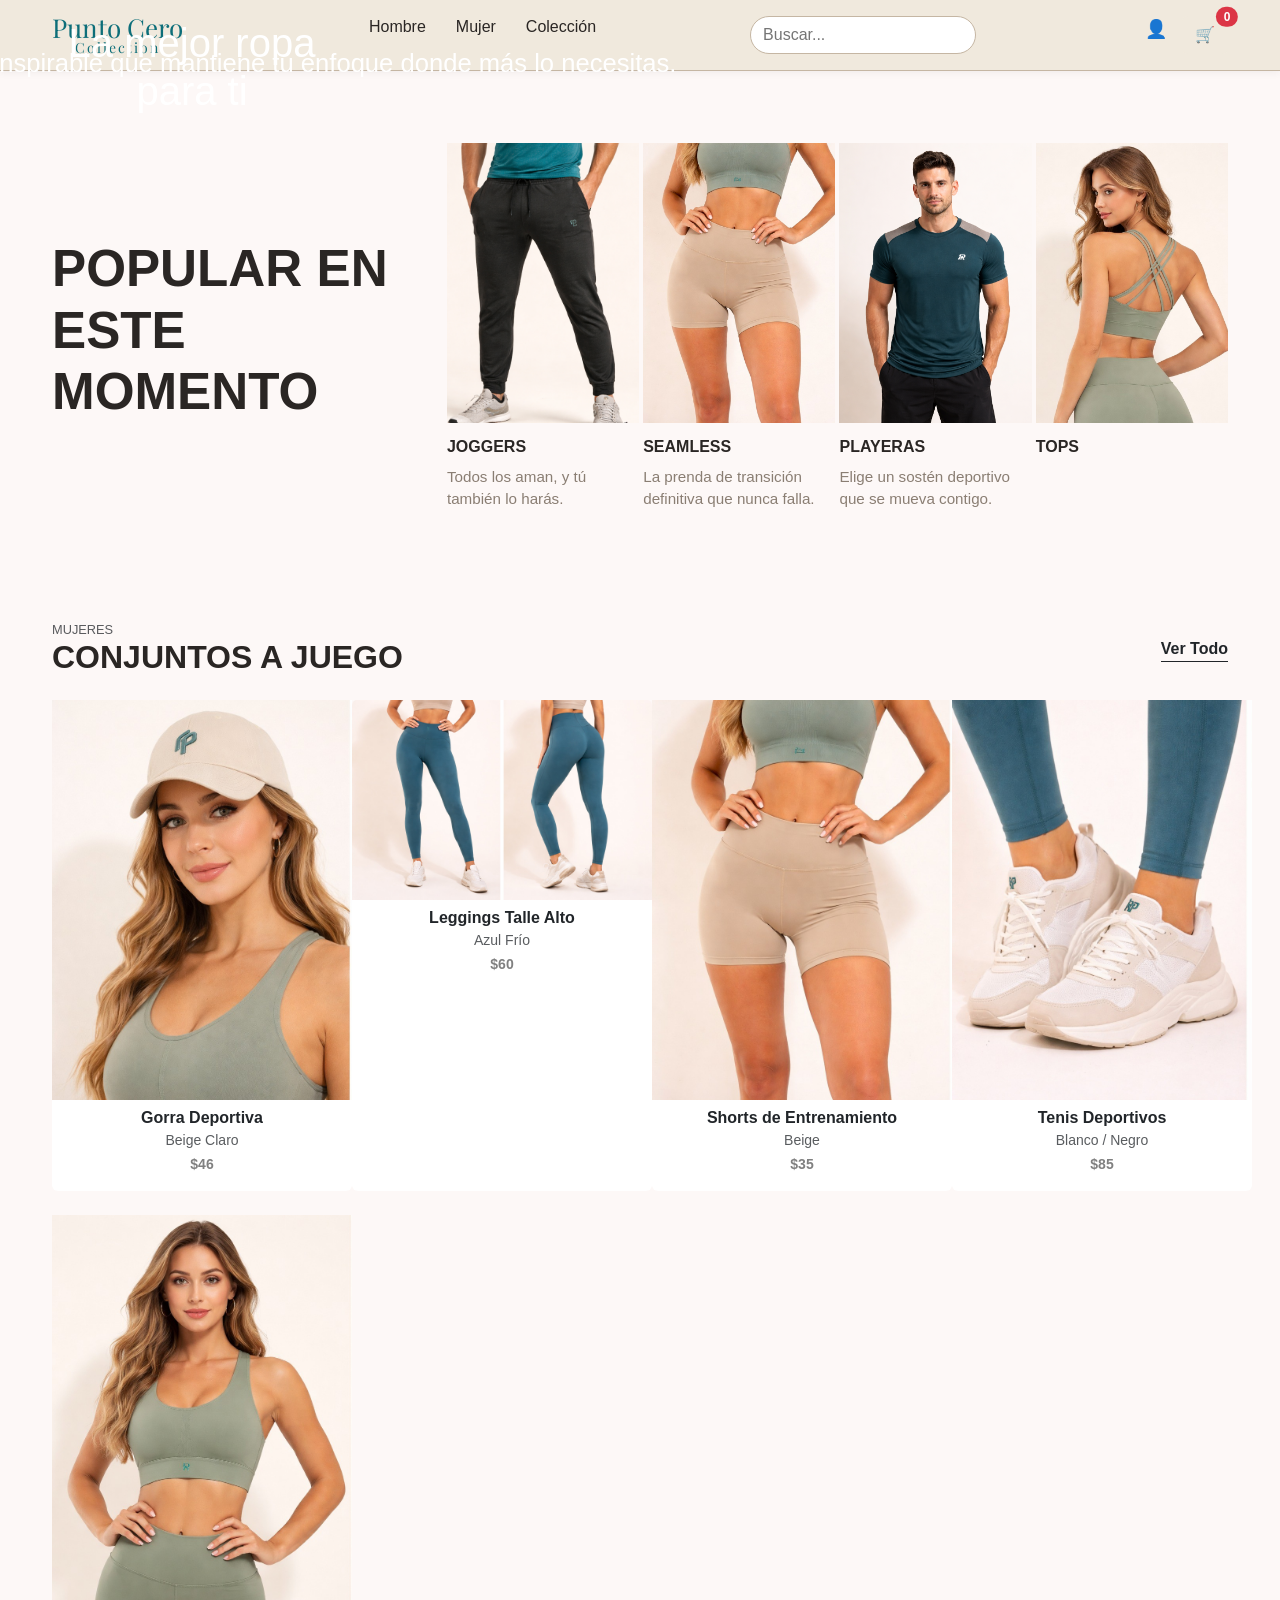
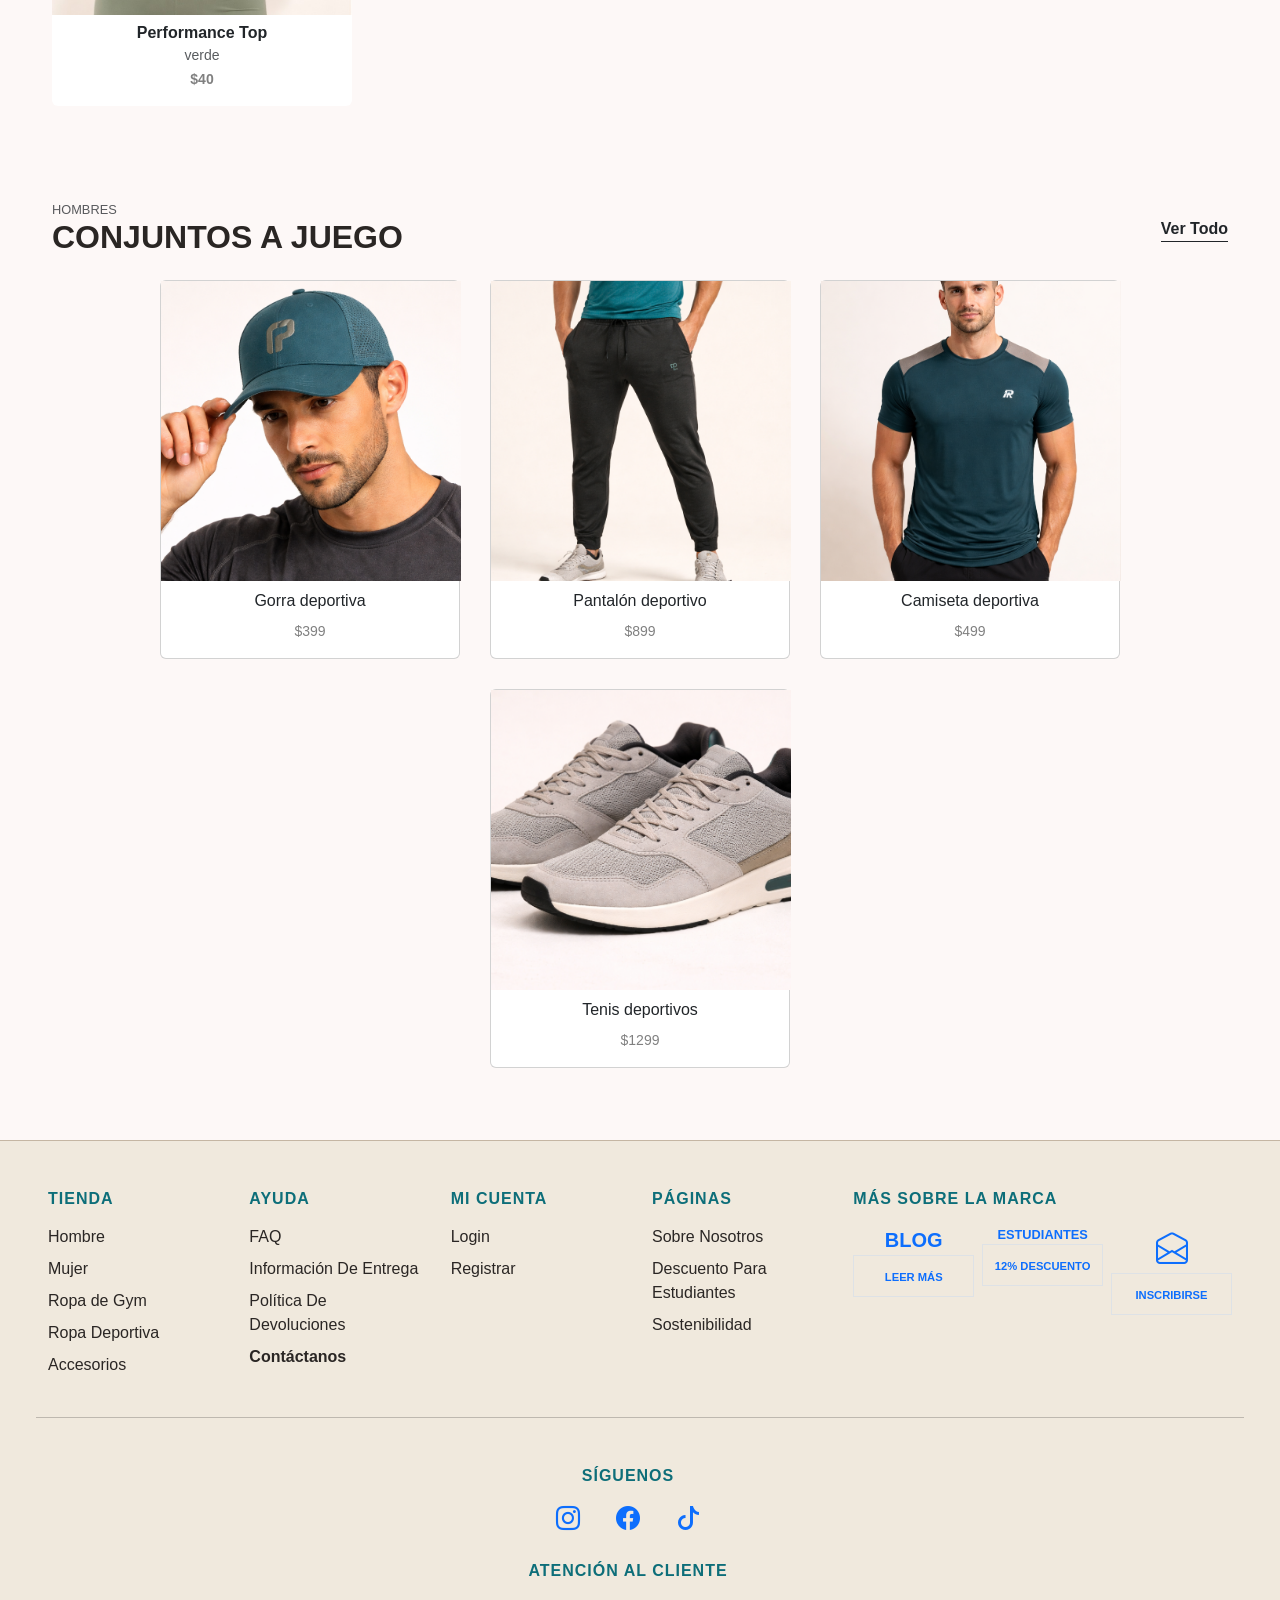
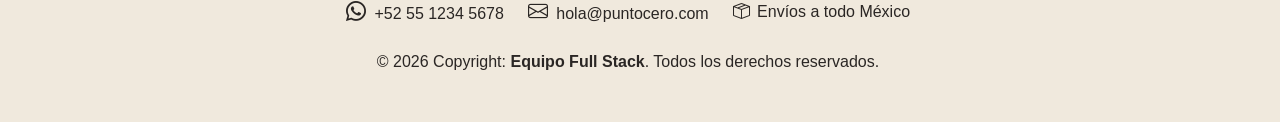
==== Landing-page/main.html @ 7bb92744 "se modifico el footer" ====
<!DOCTYPE html>
<html lang="es">

<head>
  <link href="https://cdn.jsdelivr.net/npm/bootstrap@5.3.0/dist/css/bootstrap.min.css" rel="stylesheet">
  <link rel="stylesheet" href="https://cdn.jsdelivr.net/npm/bootstrap-icons@1.10.5/font/bootstrap-icons.css">
  <meta charset="UTF-8">
  <meta name="viewport" content="width=device-width, initial-scale=1.0">
  <title>Punto Cero Collection</title>

  <!-- Google Fonts -->
  <link href="https://fonts.googleapis.com/css2?family=Playfair+Display:wght@500;700&display=swap" rel="stylesheet">

  <!-- CSS -->
  <link rel="stylesheet" href="styles.css">
  <style>
    .popover-ancho {
      --bs-popover-max-width: 60%;
    }

    .popover {
      max-width: none !important;
      width: 60% !important;
    }

    .product-card {
      border: none;
    }

    .carousel-item img {
      object-fit: cover;
      aspect-ratio: 3 / 4;
      background-color: #f8f9fa;
    }

    /* Las flechas solo aparecen al pasar el mouse sobre la tarjeta */
    .carousel-control-prev,
    .carousel-control-next {
      opacity: 0;
      transition: opacity 0.3s;
    }

    .card:hover .carousel-control-prev,
    .card:hover .carousel-control-next {
      opacity: 0.8;
    }
  </style>
</head>

<body class="d-flex flex-column min-vh-100">


  <header>

  <nav class="navbar">
    <div class="container">

      <!-- LOGO -->
      <div class="logo">
        <span class="logo-main">Punto Cero</span>
        <span class="logo-sub">Collection</span>
      </div>

      <!-- MENÚ -->
      <ul class="menu">
        <li><a href="#">Hombre</a></li>
        <li><a href="#">Mujer</a></li>
        <li><a href="#">Colección</a></li>
      </ul>

      <!-- BUSCADOR -->
      <input type="text" placeholder="Buscar..." class="search">

      <!-- ICONOS -->
      <div class="icons">
        <span class="user-icon">👤</span>


        <button type="button" id="carro" data-bs-placement="bottom" class="btn  position-relative"
          style="background-color: #F0E9DD;" data-bs-toggle="popover" data-bs-title="Popover title"
          data-bs-content="And here’s some amazing content. It’s very engaging. Right?">

          <span class="carrito-btn">🛒</span>


          <span id="cart-cuantity"
            class="position-absolute top-0 start-100 translate-middle badge rounded-pill bg-danger">

          </span>

        </button>

      </div>

    </div>
  </nav>

  </header>


  <div class="hero-image">
    <div class="hero-head">
      <h1>La mejor ropa <br> para ti</h1>
    </div>
    <div class="hero-text">
      <p>Encuentra tu conjunto <br> deportivo favorito. </p>
      <!-- Incluir el formulario y/o botones para compra-->
    </div>
  </div>


  

  <main class="container-fluid flex-grow-1 my-4" style="flex-direction: column; display: flex;">

       <div class="trending container my-5">
           <h2 class="titulo">POPULAR EN ESTE MOMENTO</h2>

           <div class="contenedor-cards">
                 <div class="item">
                      <img src="Pictures/Hombres/Pantalon_1.png" alt="Módelo usando joggers">
                      <h4></h4> <!--JOGGERS [0]--> 
                      <p></p> <!--Texto JOGGERS [0]-->
                 </div>

                 <div class="item">
                      <img src="Pictures/Mujeres/Short_1.jpeg" alt="Módelo usando short seamless">
                      <h4></h4> <!--SEAMLESS [1]-->
                      <p></p> <!--Texto SEAMLESS [1]-->
                 </div>

                 <div class="item">
                      <img src="Pictures/Hombres/Playera_1.png" alt="Módelo usando una playera deportiva">
                      <h4></h4> <!--PLAYERAS [2]-->
                      <p></p> <!--Texto PLAYERAS [2]-->
                 </div>

                 <div class="item">
                      <img src="Pictures/Mujeres/Top_2.jpeg" alt="Módelo usando un top deportivo">
                      <h4></h4> <!--TOPS [3]-->
                      <p></p> <!--Texto TOPS [3]-->
                 </div>
         </div>
     </div>


    <div class="container my-5"  style="flex-direction: column; display: flex; justify-content: start;">
      <div class="d-flex justify-content-between align-items-center mb-4 " style="width: 100%;">
        <div>
          <h6 class="text-uppercase mb-0 text-muted" style="font-size: 0.8rem;">Mujeres</h6>
          <h2 class="fw-bold m-0">CONJUNTOS A JUEGO</h2>
        </div>
        <a href="#" class="text-dark fw-bold text-decoration-none border-bottom border-dark">Ver Todo</a>
      </div>

      <div class="row row-cols-2 row-cols-md-4 g-4">

        <div class="col">
          <div class="card h-100 product-card position-relative">
            <div id="cr1" class="carousel slide" data-bs-interval="false">
              <div class="carousel-inner">
                <div class="carousel-item active"><img src="./Pictures/Mujeres/Gorra_1.jpeg" class="d-block w-100">
                </div>
                <div class="carousel-item"><img src="./Pictures/Mujeres/Gorra_2.jpeg" class="d-block w-100"></div>
                <div class="carousel-item"><img src="./Pictures/Mujeres/Gorra.jpeg" class="d-block w-100"></div>
              </div>
              <button class="carousel-control-prev" type="button" data-bs-target="#cr1" data-bs-slide="prev"><span
                  class="carousel-control-prev-icon"></span></button>
              <button class="carousel-control-next" type="button" data-bs-target="#cr1" data-bs-slide="next"><span
                  class="carousel-control-next-icon"></span></button>
            </div>
            <div class="card-body px-0 pt-2">
              <h6 class="fw-bold mb-0">Gorra Deportiva</h6>
              <p class="small text-muted mb-0">Beige Claro</p>
              <p class="fw-bold mb-0">$46</p>
            </div>
          </div>
        </div>

        <div class="col">
          <div class="card h-100 product-card">
            <img src="./Pictures/Mujeres/Pantalon.jpeg" class="card-img-top">
            <div class="card-body px-0 pt-2">
              <h6 class="fw-bold mb-0">Leggings Talle Alto</h6>
              <p class="small text-muted mb-0">Azul Frío</p>
              <p class="fw-bold mb-0">$60</p>
            </div>
          </div>
        </div>

        <div class="col">
          <div class="card h-100 product-card position-relative">
            <div id="cr3" class="carousel slide" data-bs-interval="false">
              <div class="carousel-inner">
                <div class="carousel-item active"><img src="./Pictures/Mujeres/Short_1.jpeg" class="d-block w-100">
                </div>
                <div class="carousel-item"><img src="./Pictures/Mujeres/Short_2.jpeg" class="d-block w-100"></div>
                <div class="carousel-item"><img src="./Pictures/Mujeres/Short.jpeg" class="d-block w-100"></div>
              </div>
              <button class="carousel-control-prev" type="button" data-bs-target="#cr3" data-bs-slide="prev"><span
                  class="carousel-control-prev-icon"></span></button>
              <button class="carousel-control-next" type="button" data-bs-target="#cr3" data-bs-slide="next"><span
                  class="carousel-control-next-icon"></span></button>
            </div>
            <div class="card-body px-0 pt-2">
              <h6 class="fw-bold mb-0">Shorts de Entrenamiento</h6>
              <p class="small text-muted mb-0">Beige
              <p class="fw-bold mb-0">$35</p>
            </div>
          </div>
        </div>

        <div class="col">
          <div class="card h-100 product-card position-relative">
            <div id="cr4" class="carousel slide" data-bs-interval="false">
              <div class="carousel-inner">
                <div class="carousel-item active"><img src="./Pictures/Mujeres/Tennis_1.jpeg" class="d-block w-100">
                </div>
                <div class="carousel-item"><img src="./Pictures/Mujeres/Tennis_2.jpeg" class="d-block w-100"></div>
                <div class="carousel-item"><img src="./Pictures/Mujeres/Tennis.jpeg" class="d-block w-100"></div>
              </div>
              <button class="carousel-control-prev" type="button" data-bs-target="#cr4" data-bs-slide="prev"><span
                  class="carousel-control-prev-icon"></span></button>
              <button class="carousel-control-next" type="button" data-bs-target="#cr4" data-bs-slide="next"><span
                  class="carousel-control-next-icon"></span></button>
            </div>
            <div class="card-body px-0 pt-2">
              <h6 class="fw-bold mb-0">Tenis Deportivos</h6>
              <p class="small text-muted mb-0">Blanco / Negro</p>
              <p class="fw-bold mb-0">$85</p>
            </div>
          </div>
        </div>

        <div class="col">
          <div class="card h-100 product-card position-relative">
            <div id="cr5" class="carousel slide" data-bs-interval="false">
              <div class="carousel-inner">
                <div class="carousel-item active"><img src="./Pictures/Mujeres/Top_1.jpeg" class="d-block w-100"></div>
                <div class="carousel-item"><img src="./Pictures/Mujeres/Top_2.jpeg" class="d-block w-100"></div>
                <div class="carousel-item"><img src="./Pictures/Mujeres/Top.jpeg" class="d-block w-100"></div>
              </div>
              <button class="carousel-control-prev" type="button" data-bs-target="#cr5" data-bs-slide="prev"><span
                  class="carousel-control-prev-icon"></span></button>
              <button class="carousel-control-next" type="button" data-bs-target="#cr5" data-bs-slide="next"><span
                  class="carousel-control-next-icon"></span></button>
            </div>
            <div class="card-body px-0 pt-2">
              <h6 class="fw-bold mb-0">Performance Top</h6>
              <p class="small text-muted mb-0">verde</p>
              <p class="fw-bold mb-0">$40</p>
            </div>
          </div>
        </div>

      </div>
    </div>



<section class="container my-5"   style="flex-direction: column; display: flex; justify-content: start;">
<div class="d-flex justify-content-between align-items-center mb-4 " style="width: 100%;">
        <div>
          <h6 class="text-uppercase mb-0 text-muted" style="font-size: 0.8rem;">Hombres</h6>
          <h2 class="fw-bold m-0">CONJUNTOS A JUEGO</h2>
        </div>
        <a href="#" class="text-dark fw-bold text-decoration-none border-bottom border-dark">Ver Todo</a>
      </div>

<div class="contenedor-productos">



<div class="card">

<div class="producto-img">

<img src="Pictures/Hombres/Gorra_1.png" style="object-fit: cover;" class="img1" alt="Gorra">
<img src="Pictures/Hombres/Gorra_2.png" style="object-fit: cover;" class="img2" alt="Gorra vista 2">

<div class="overlay">

<p>Color</p>

<div class="colores">
<button>Negro</button>
<button>Cian</button>
</div>

</div>

</div>

<h3>Gorra deportiva</h3>
<p>$399</p>

</div>



<div class="card">

<div class="producto-img">

<img src="Pictures/Hombres/Pantalon_1.png"  style="object-fit: cover;" class="img1" alt="Pantalon">
<img src="Pictures/Hombres/Pantalon_2.png"  style="object-fit: cover;" class="img2" alt="Pantalon vista 2">

<div class="overlay">

<p>Tallas</p>

<div class="tallas">
<button>S</button>
<button>M</button>
<button>L</button>
<button>XL</button>
</div>

</div>

</div>

<h3>Pantalón deportivo</h3>
<p>$899</p>

</div>




<div class="card">

<div class="producto-img">

<img src="Pictures/Hombres/Playera_1.png" style="object-fit: cover;" class="img1" alt="Playera">
<img src="Pictures/Hombres/Playera_2.png" style="object-fit: cover;" class="img2" alt="Playera vista 2">

<div class="overlay">

<p>Tallas</p>

<div class="tallas">
<button>S</button>
<button>M</button>
<button>L</button>
<button>XL</button>
</div>

</div>

</div>

<h3>Camiseta deportiva</h3>
<p>$499</p>

</div>



<div class="card">

<div class="producto-img">

<img src="Pictures/Hombres/Tennis_2.png"  style="object-fit: cover;" class="img1" alt="Tenis">

<div class="overlay">

<p>Tallas</p>

<div class="tallas">
<button>7</button>
<button>8</button>
<button>9</button>
<button>10</button>
<button>11</button>
<button>12</button>
</div>

</div>

</div>

<h3>Tenis deportivos</h3>
<p>$1299</p>

</div>


</div>

</section>


  </main>

  <footer class="custom-footer pt-5 pb-4 mt-auto">
    <div class="container-fluid px-5"> 
      
      <div class="row text-start mb-4">
        
        <div class="col-md-2 mb-4">
          <h6 class="footer-title mb-3">Tienda</h6>
          <ul class="list-unstyled">
            <li class="mb-2"><a href="#" class="footer-link">Hombre</a></li>
            <li class="mb-2"><a href="#" class="footer-link">Mujer</a></li>
            <li class="mb-2"><a href="#" class="footer-link">Ropa de Gym</a></li>
            <li class="mb-2"><a href="#" class="footer-link">Ropa Deportiva</a></li>
            <li class="mb-2"><a href="#" class="footer-link">Accesorios</a></li>
          </ul>
        </div>

        <div class="col-md-2 mb-4">
          <h6 class="footer-title mb-3">Ayuda</h6>
          <ul class="list-unstyled">
            <li class="mb-2"><a href="#" class="footer-link">FAQ</a></li>
            <li class="mb-2"><a href="#" class="footer-link">Información De Entrega</a></li>
            <li class="mb-2"><a href="#" class="footer-link">Política De Devoluciones</a></li>
            <li class="mb-2"><a href="#" class="footer-link fw-bold">Contáctanos</a></li>
          </ul>
        </div>

        <div class="col-md-2 mb-4">
          <h6 class="footer-title mb-3">Mi Cuenta</h6>
          <ul class="list-unstyled">
            <li class="mb-2"><a href="#" class="footer-link">Login</a></li>
            <li class="mb-2"><a href="#" class="footer-link">Registrar</a></li>
          </ul>
        </div>

        <div class="col-md-2 mb-4">
          <h6 class="footer-title mb-3">Páginas</h6>
          <ul class="list-unstyled">
            <li class="mb-2"><a href="#" class="footer-link">Sobre Nosotros</a></li>
            <li class="mb-2"><a href="#" class="footer-link">Descuento Para Estudiantes</a></li>
            <li class="mb-2"><a href="#" class="footer-link">Sostenibilidad</a></li>
          </ul>
        </div>

        <div class="col-md-4 mb-4">
          <h6 class="footer-title mb-3">Más sobre la marca</h6>
          <div class="row g-2">
            <div class="col-4">
              <a href="#" class="text-decoration-none">
                <div class="brand-box-dark d-flex align-items-center justify-content-center">
                  <span class="fw-bold fs-5 text-uppercase">Blog</span>
                </div>
                <div class="brand-box-light text-center py-2 border">
                  <small class="fw-bold" style="font-size: 0.7rem;">LEER MÁS</small>
                </div>
              </a>
            </div>
            <div class="col-4">
              <a href="#" class="text-decoration-none">
                <div class="brand-box-dark d-flex align-items-center justify-content-center flex-column">
                  <span class="fw-bold text-uppercase" style="font-size: 0.8rem;">Estudiantes</span>
                </div>
                <div class="brand-box-light text-center py-2 border">
                  <small class="fw-bold" style="font-size: 0.7rem;">12% DESCUENTO</small>
                </div>
              </a>
            </div>
            <div class="col-4">
              <a href="#" class="text-decoration-none">
                <div class="brand-box-dark d-flex align-items-center justify-content-center">
                  <i class="bi bi-envelope-open fs-2"></i>
                </div>
                <div class="brand-box-light text-center py-2 border px-1 text-truncate">
                  <small class="fw-bold" style="font-size: 0.7rem;">INSCRIBIRSE</small>
                </div>
              </a>
            </div>
          </div>


      </div>

      <hr class="mb-4">

      <div class="row text-center mt-4">
        
        <div class="col-12 mb-4">
          <h6 class="footer-title mb-3">Síguenos</h6>
          <a href="#" class="mx-3 fs-4 social-icon"><i class="bi bi-instagram"></i></a>
          <a href="#" class="mx-3 fs-4 social-icon"><i class="bi bi-facebook"></i></a>
          <a href="#" class="mx-3 fs-4 social-icon"><i class="bi bi-tiktok"></i></a>
        </div>

        <div class="col-12 mb-4">
          <h6 class="footer-title mb-3">Atención al Cliente</h6>
          <div class="d-flex justify-content-center flex-wrap gap-4">
            <span>
              <i class="bi bi-whatsapp me-1 contact-icon fs-5"></i>
              <a href="https://wa.me/525512345678" target="_blank" class="footer-link align-middle">+52 55 1234 5678</a>
            </span>
            <span>
              <i class="bi bi-envelope me-1 contact-icon fs-5"></i>
              <a href="mailto:hola@puntocero.com" class="footer-link align-middle">hola@puntocero.com</a>
            </span>
            <span class="copyright-text align-middle mt-1">
              <i class="bi bi-box-seam me-1"></i> Envíos a todo México
            </span>
          </div>
        </div>

        <div class="col-12">
          <p class="copyright-text mb-0">
            © 2026 Copyright: <strong>Equipo Full Stack</strong>. Todos los derechos reservados.
          </p>
        </div>

      </div>
      
    </div>
  </footer>

  <script src="https://cdn.jsdelivr.net/npm/bootstrap@5.3.8/dist/js/bootstrap.bundle.min.js"
    integrity="sha384-FKyoEForCGlyvwx9Hj09JcYn3nv7wiPVlz7YYwJrWVcXK/BmnVDxM+D2scQbITxI"
    crossorigin="anonymous"></script>
  <script src="./script.js"> </script>

</body>


  <script src="https://cdn.jsdelivr.net/npm/bootstrap@5.3.0/dist/js/bootstrap.bundle.min.js"></script>
  <script src="script.js"></script>

</body>
</html>
---- Landing-page/styles.css ----
/*Contenedor TRENDING*/
* {
  margin: 0;
  padding: 0;
  box-sizing: border-box;
}

body {
  font-family: Arial, Helvetica, sans-serif;
  background-color: #f5f5f3;
  color: #2A2624;
}

.trending {
  margin: 40px auto 0 auto;
}

.titulo {
  font-size: 3.2rem;
  font-weight: 900;
  margin-bottom: 8px;
  text-transform: uppercase;
}

.contenedor-cards {
  display: grid;
  grid-template-columns: repeat(4, 1fr);
  gap: 4px;
  align-items: start;
}

.item img {
  width: 100%;
  height: 560px;
  object-fit: cover;
  display: block;
}

.item h4 {
  font-size: 1rem;
  font-weight: 900;
  margin-top: 14px;
  margin-bottom: 10px;
  text-transform: uppercase;
}

.item p {
  font-size: 0.95rem;
  color: #8A7E73;
  line-height: 1.45;
  max-width: 95%;
}

/* Tamaño de imagenes TRENDING */
.item img {
  width: 100%;
  height: 280px;
  object-fit: cover;
  object-position: top;
}
/* 
.hero-text { 
  position: absolute;
  top: 50%;
  left: 50%;
  transform: translate(-50%, -50%);
  
  color: black;
  text-align: center;
  z-index: 1;
}
*/

body, html {
    height: 100%;
}

/* The hero image */
.hero-image {
  /* Use "linear-gradient" to add a darken background effect to the image (photographer.jpg). This will make the text easier to read */
  background-image: linear-gradient(rgba(175, 175, 175, 0.5), rgba(0, 0, 0, 0.5)), url("Pictures/Hero/Hero.png");
  /*background-image: linear-gradient(rgba(0, 0, 0, 0.5), rgba(0, 0, 0, 0.5)), url("Pictures/Hero/Hero.png");*/

  /* Set a specific height */
  height: 75%;

  /* Position and center the image to scale nicely on all screens */
  background-position: center;
  background-repeat: no-repeat;
  background-size: cover;
  position: relative;
}

.hero-head {
  font-size: 2vw;

  text-align: center;
  position: absolute;
  top: 25%;
  left: 15%;
  transform: translate(-50%, -50%);
  color: white;
}

/* Place text in the middle of the image */
.hero-text {
  font-size: 2vw;

  text-align: center;
  position: absolute;
  top: 50%;
  left: 15%;
  transform: translate(-50%, -50%);
  color: white;
}
/* RESET */
body {
  margin: 0;
  font-family: Arial, sans-serif;
  background-color: #FDF8F7;
}

/* NAVBAR */
.navbar {
  background-color: #F0E9DD;
  border-bottom: 1px solid #C5B6A3;
  padding: 15px 40px;
  box-shadow: 0 2px 8px rgba(0,0,0,0.05);
}

/* CONTENEDOR */
.container {
  display: flex;
  align-items: center;
  justify-content: space-between;
  max-width: 1200px;
  margin: 0 auto;
}

/* LOGO */
.logo {
  display: flex;
  flex-direction: column;
  align-items: center;
  line-height: 1;
}

.logo-main {
  font-family: 'Playfair Display', serif;
  font-size: 26px;
  color: #0D6E79;
}

.logo-sub {
  font-family: 'Playfair Display', serif;
  font-size: 14px;
  color: #0D6E79;
  letter-spacing: 2px;
}

/* MENU */
.menu {
  list-style: none;
  display: flex;
  gap: 30px;
}

.menu a {
  text-decoration: none;
  color: #2A2624;
  font-weight: 500;
  position: relative;
  transition: 0.3s;
}

/* Hover */
.menu a::after {
  content: "";
  position: absolute;
  width: 0%;
  height: 2px;
  bottom: -5px;
  left: 0;
  background-color: #0D6E79;
  transition: 0.3s;
}

.menu a:hover::after {
  width: 100%;
}

/* BUSCADOR */
.search {
  padding: 6px 12px;
  border-radius: 20px;
  border: 1px solid #C5B6A3;
  outline: none;
  background-color: white;
  margin-right: 15px;
}

/* ICONOS */
.icons {
  display: flex;
  gap: 15px;
  font-size: 18px;
  cursor: pointer;
  color: #2A2624;
}

.icons span {
  transition: 0.3s;
}

.icons span:hover {
  color: #0D6E79;
}



body {
  background-color: #FDF8F7 !important; /* Fondo */
}

.custom-footer {
  background-color: #F0E9DD !important;
  border-top: 1px solid #C5B6A3 !important;
}

/* Títulos columnas */
.custom-footer .footer-title {
  color: #0D6E79 !important;
  text-transform: uppercase;
  font-weight: bold;
  letter-spacing: 1px;
}

/* Enlaces normales */
.custom-footer a.footer-link {
  color: #2A2624 !important;
  text-decoration: none !important;
  transition: color 0.3s ease, padding-left 0.3s ease;
}

/* Enlaces hover*/
.custom-footer a.footer-link:hover {
  color: #0D6E79 !important;
  padding-left: 5px;
}

*{
margin:0;
padding:0;
box-sizing:border-box;
font-family:Arial, Helvetica, sans-serif;
}


.hombres{
padding:50px;
text-align:center;
}

.hombres h2{
margin-bottom:40px;
font-size:28px;
}


/* CONTENEDOR */

.contenedor-productos{
display:flex;
justify-content:center;
gap:30px;
flex-wrap:wrap;
}



.card{
width:300px;
text-align:center;
cursor:pointer;
}



.producto-img{
position:relative;
width:300px;
height:300px;
overflow:hidden;
}



.producto-img img{
width:100%;
height:100%;
object-fit:contain;
transition:transform 0.3s ease;
}


/* EFECTO ZOOM */

.producto-img:hover img{
transform:scale(1.05);
}


/* SEGUNDA IMAGEN */

.img2{
position:absolute;
top:0;
left:0;
opacity:0;
transition:opacity 0.4s ease;
}

.producto-img:hover .img2{
opacity:1;
}


/* OVERLAY SOLO ABAJO */

.overlay{
position:absolute;
bottom:0;
left:0;
width:100%;
background:rgba(0,0,0,0.7);
color:white;
padding:10px;
text-align:center;

opacity:0;
transition:0.3s;
}

.producto-img:hover .overlay{
opacity:1;
}



.tallas,
.colores{
display:flex;
justify-content:center;
gap:8px;
margin-top:5px;
}

.tallas button,
.colores button{
padding:5px 10px;
border:none;
background:white;
cursor:pointer;
font-size:13px;
border-radius:4px;
}



.tallas button:hover,
.colores button:hover{
background:#00ffff;
}



.card h3{
margin-top:10px;
font-size:16px;
}

.card p{
color:gray;
font-size:14px;
margin-top:3px;
}
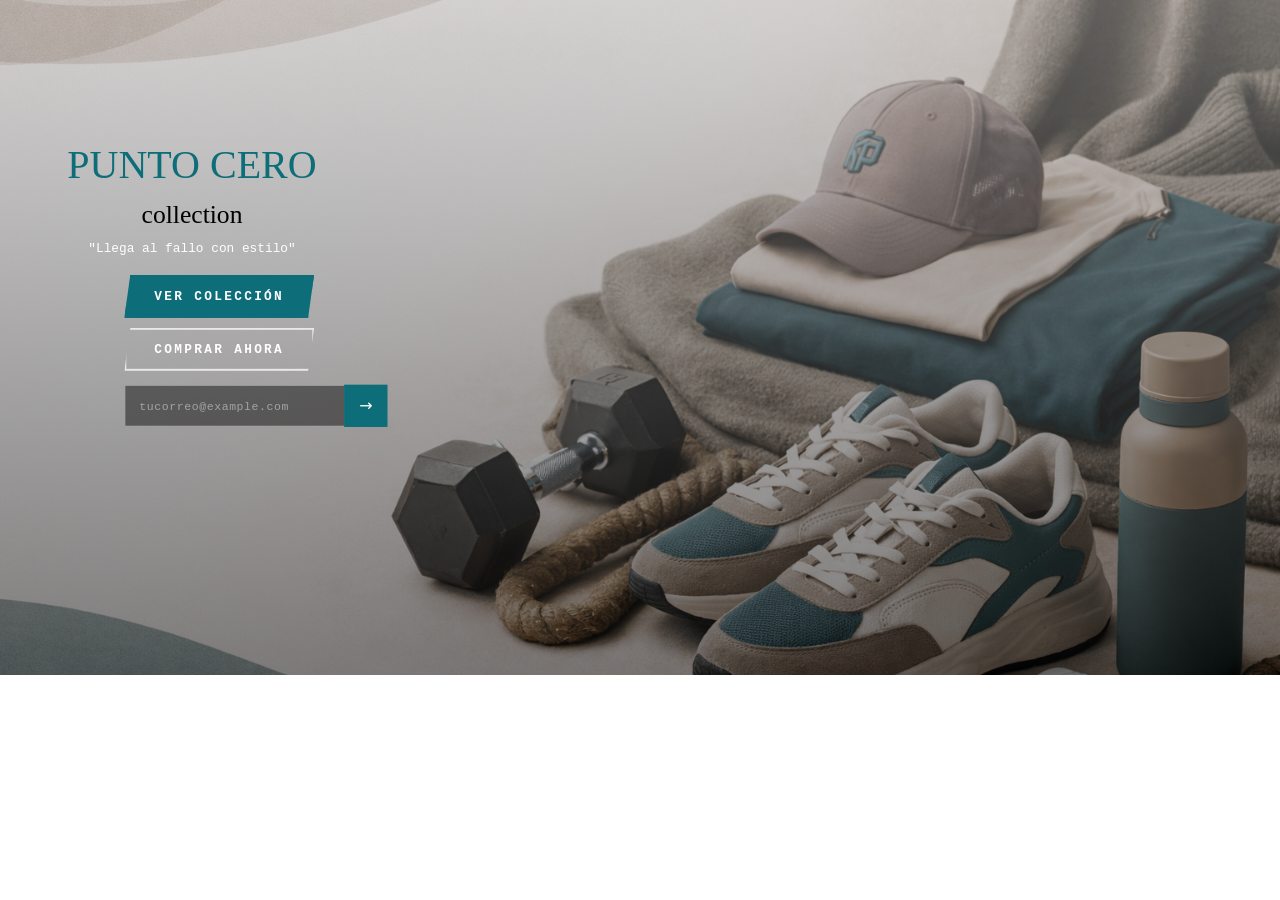
==== commit 53bd25b2: "Adición de botones y formulario" ====
--- a/Landing-page/main.html
+++ b/Landing-page/main.html
@@ -1,528 +1,41 @@
 <!DOCTYPE html>
-<html lang="es">
-
+<html lang="en">
 <head>
-  <link href="https://cdn.jsdelivr.net/npm/bootstrap@5.3.0/dist/css/bootstrap.min.css" rel="stylesheet">
-  <link rel="stylesheet" href="https://cdn.jsdelivr.net/npm/bootstrap-icons@1.10.5/font/bootstrap-icons.css">
-  <meta charset="UTF-8">
-  <meta name="viewport" content="width=device-width, initial-scale=1.0">
-  <title>Punto Cero Collection</title>
-
-  <!-- Google Fonts -->
-  <link href="https://fonts.googleapis.com/css2?family=Playfair+Display:wght@500;700&display=swap" rel="stylesheet">
-
-  <!-- CSS -->
-  <link rel="stylesheet" href="styles.css">
-  <style>
-    .popover-ancho {
-      --bs-popover-max-width: 60%;
-    }
-
-    .popover {
-      max-width: none !important;
-      width: 60% !important;
-    }
-
-    .product-card {
-      border: none;
-    }
-
-    .carousel-item img {
-      object-fit: cover;
-      aspect-ratio: 3 / 4;
-      background-color: #f8f9fa;
-    }
-
-    /* Las flechas solo aparecen al pasar el mouse sobre la tarjeta */
-    .carousel-control-prev,
-    .carousel-control-next {
-      opacity: 0;
-      transition: opacity 0.3s;
-    }
-
-    .card:hover .carousel-control-prev,
-    .card:hover .carousel-control-next {
-      opacity: 0.8;
-    }
-  </style>
-</head>
-
-<body class="d-flex flex-column min-vh-100">
+    <meta charset="UTF-8">
+    <meta name="viewport" content="width=device-width, initial-scale=1.0">
 
 
-  <header>
-
-  <nav class="navbar">
-    <div class="container">
-
-      <!-- LOGO -->
-      <div class="logo">
-        <span class="logo-main">Punto Cero</span>
-        <span class="logo-sub">Collection</span>
-      </div>
-
-      <!-- MENÚ -->
-      <ul class="menu">
-        <li><a href="#">Hombre</a></li>
-        <li><a href="#">Mujer</a></li>
-        <li><a href="#">Colección</a></li>
-      </ul>
-
-      <!-- BUSCADOR -->
-      <input type="text" placeholder="Buscar..." class="search">
-
-      <!-- ICONOS -->
-      <div class="icons">
-        <span class="user-icon">👤</span>
-
-
-        <button type="button" id="carro" data-bs-placement="bottom" class="btn  position-relative"
-          style="background-color: #F0E9DD;" data-bs-toggle="popover" data-bs-title="Popover title"
-          data-bs-content="And here’s some amazing content. It’s very engaging. Right?">
-
-          <span class="carrito-btn">🛒</span>
-
-
-          <span id="cart-cuantity"
-            class="position-absolute top-0 start-100 translate-middle badge rounded-pill bg-danger">
-
-          </span>
-
-        </button>
-
-      </div>
-
+    <link rel="stylesheet" href="styles.css">
+    <link href="https://cdn.jsdelivr.net/npm/bootstrap@5.3.8/dist/css/bootstrap.min.css" rel="stylesheet" integrity="sha384-sRIl4kxILFvY47J16cr9ZwB07vP4J8+LH7qKQnuqkuIAvNWLzeN8tE5YBujZqJLB" crossorigin="anonymous">
+    <title>Document</title>
+</head>
+<body>
+  
+<div class="hero-image">
+  <div class="hero-head">
+    <h1>PUNTO CERO</h1>
+  </div>
+    <div class="hero-text">
+        <p>collection </p>
     </div>
-  </nav>
-
-  </header>
-
-
-  <div class="hero-image">
-    <div class="hero-head">
-      <h1>La mejor ropa <br> para ti</h1>
-    </div>
-    <div class="hero-text">
-      <p>Encuentra tu conjunto <br> deportivo favorito. </p>
-      <!-- Incluir el formulario y/o botones para compra-->
-    </div>
-  </div>
-
-
-  
-
-  <main class="container-fluid flex-grow-1 my-4" style="flex-direction: column; display: flex;">
-
-       <div class="trending container my-5">
-           <h2 class="titulo">POPULAR EN ESTE MOMENTO</h2>
-
-           <div class="contenedor-cards">
-                 <div class="item">
-                      <img src="Pictures/Hombres/Pantalon_1.png" alt="Módelo usando joggers">
-                      <h4></h4> <!--JOGGERS [0]--> 
-                      <p></p> <!--Texto JOGGERS [0]-->
-                 </div>
-
-                 <div class="item">
-                      <img src="Pictures/Mujeres/Short_1.jpeg" alt="Módelo usando short seamless">
-                      <h4></h4> <!--SEAMLESS [1]-->
-                      <p></p> <!--Texto SEAMLESS [1]-->
-                 </div>
-
-                 <div class="item">
-                      <img src="Pictures/Hombres/Playera_1.png" alt="Módelo usando una playera deportiva">
-                      <h4></h4> <!--PLAYERAS [2]-->
-                      <p></p> <!--Texto PLAYERAS [2]-->
-                 </div>
-
-                 <div class="item">
-                      <img src="Pictures/Mujeres/Top_2.jpeg" alt="Módelo usando un top deportivo">
-                      <h4></h4> <!--TOPS [3]-->
-                      <p></p> <!--Texto TOPS [3]-->
-                 </div>
-         </div>
-     </div>
-
-
-    <div class="container my-5"  style="flex-direction: column; display: flex; justify-content: start;">
-      <div class="d-flex justify-content-between align-items-center mb-4 " style="width: 100%;">
-        <div>
-          <h6 class="text-uppercase mb-0 text-muted" style="font-size: 0.8rem;">Mujeres</h6>
-          <h2 class="fw-bold m-0">CONJUNTOS A JUEGO</h2>
-        </div>
-        <a href="#" class="text-dark fw-bold text-decoration-none border-bottom border-dark">Ver Todo</a>
-      </div>
-
-      <div class="row row-cols-2 row-cols-md-4 g-4">
-
-        <div class="col">
-          <div class="card h-100 product-card position-relative">
-            <div id="cr1" class="carousel slide" data-bs-interval="false">
-              <div class="carousel-inner">
-                <div class="carousel-item active"><img src="./Pictures/Mujeres/Gorra_1.jpeg" class="d-block w-100">
-                </div>
-                <div class="carousel-item"><img src="./Pictures/Mujeres/Gorra_2.jpeg" class="d-block w-100"></div>
-                <div class="carousel-item"><img src="./Pictures/Mujeres/Gorra.jpeg" class="d-block w-100"></div>
-              </div>
-              <button class="carousel-control-prev" type="button" data-bs-target="#cr1" data-bs-slide="prev"><span
-                  class="carousel-control-prev-icon"></span></button>
-              <button class="carousel-control-next" type="button" data-bs-target="#cr1" data-bs-slide="next"><span
-                  class="carousel-control-next-icon"></span></button>
-            </div>
-            <div class="card-body px-0 pt-2">
-              <h6 class="fw-bold mb-0">Gorra Deportiva</h6>
-              <p class="small text-muted mb-0">Beige Claro</p>
-              <p class="fw-bold mb-0">$46</p>
-            </div>
-          </div>
-        </div>
-
-        <div class="col">
-          <div class="card h-100 product-card">
-            <img src="./Pictures/Mujeres/Pantalon.jpeg" class="card-img-top">
-            <div class="card-body px-0 pt-2">
-              <h6 class="fw-bold mb-0">Leggings Talle Alto</h6>
-              <p class="small text-muted mb-0">Azul Frío</p>
-              <p class="fw-bold mb-0">$60</p>
-            </div>
-          </div>
-        </div>
-
-        <div class="col">
-          <div class="card h-100 product-card position-relative">
-            <div id="cr3" class="carousel slide" data-bs-interval="false">
-              <div class="carousel-inner">
-                <div class="carousel-item active"><img src="./Pictures/Mujeres/Short_1.jpeg" class="d-block w-100">
-                </div>
-                <div class="carousel-item"><img src="./Pictures/Mujeres/Short_2.jpeg" class="d-block w-100"></div>
-                <div class="carousel-item"><img src="./Pictures/Mujeres/Short.jpeg" class="d-block w-100"></div>
-              </div>
-              <button class="carousel-control-prev" type="button" data-bs-target="#cr3" data-bs-slide="prev"><span
-                  class="carousel-control-prev-icon"></span></button>
-              <button class="carousel-control-next" type="button" data-bs-target="#cr3" data-bs-slide="next"><span
-                  class="carousel-control-next-icon"></span></button>
-            </div>
-            <div class="card-body px-0 pt-2">
-              <h6 class="fw-bold mb-0">Shorts de Entrenamiento</h6>
-              <p class="small text-muted mb-0">Beige
-              <p class="fw-bold mb-0">$35</p>
-            </div>
-          </div>
-        </div>
-
-        <div class="col">
-          <div class="card h-100 product-card position-relative">
-            <div id="cr4" class="carousel slide" data-bs-interval="false">
-              <div class="carousel-inner">
-                <div class="carousel-item active"><img src="./Pictures/Mujeres/Tennis_1.jpeg" class="d-block w-100">
-                </div>
-                <div class="carousel-item"><img src="./Pictures/Mujeres/Tennis_2.jpeg" class="d-block w-100"></div>
-                <div class="carousel-item"><img src="./Pictures/Mujeres/Tennis.jpeg" class="d-block w-100"></div>
-              </div>
-              <button class="carousel-control-prev" type="button" data-bs-target="#cr4" data-bs-slide="prev"><span
-                  class="carousel-control-prev-icon"></span></button>
-              <button class="carousel-control-next" type="button" data-bs-target="#cr4" data-bs-slide="next"><span
-                  class="carousel-control-next-icon"></span></button>
-            </div>
-            <div class="card-body px-0 pt-2">
-              <h6 class="fw-bold mb-0">Tenis Deportivos</h6>
-              <p class="small text-muted mb-0">Blanco / Negro</p>
-              <p class="fw-bold mb-0">$85</p>
-            </div>
-          </div>
-        </div>
-
-        <div class="col">
-          <div class="card h-100 product-card position-relative">
-            <div id="cr5" class="carousel slide" data-bs-interval="false">
-              <div class="carousel-inner">
-                <div class="carousel-item active"><img src="./Pictures/Mujeres/Top_1.jpeg" class="d-block w-100"></div>
-                <div class="carousel-item"><img src="./Pictures/Mujeres/Top_2.jpeg" class="d-block w-100"></div>
-                <div class="carousel-item"><img src="./Pictures/Mujeres/Top.jpeg" class="d-block w-100"></div>
-              </div>
-              <button class="carousel-control-prev" type="button" data-bs-target="#cr5" data-bs-slide="prev"><span
-                  class="carousel-control-prev-icon"></span></button>
-              <button class="carousel-control-next" type="button" data-bs-target="#cr5" data-bs-slide="next"><span
-                  class="carousel-control-next-icon"></span></button>
-            </div>
-            <div class="card-body px-0 pt-2">
-              <h6 class="fw-bold mb-0">Performance Top</h6>
-              <p class="small text-muted mb-0">verde</p>
-              <p class="fw-bold mb-0">$40</p>
-            </div>
-          </div>
-        </div>
-
-      </div>
+    <div class="slogan">
+    <p>"Llega al fallo con estilo"</p>
     </div>
 
+<div class="hero-cta">
+  <a href="#coleccion" class="btn-atletico btn-principal">Ver colección</a>
+  <a href="#tienda" class="btn-atletico btn-secundario">Comprar ahora</a>
 
-
-<section class="container my-5"   style="flex-direction: column; display: flex; justify-content: start;">
-<div class="d-flex justify-content-between align-items-center mb-4 " style="width: 100%;">
-        <div>
-          <h6 class="text-uppercase mb-0 text-muted" style="font-size: 0.8rem;">Hombres</h6>
-          <h2 class="fw-bold m-0">CONJUNTOS A JUEGO</h2>
-        </div>
-        <a href="#" class="text-dark fw-bold text-decoration-none border-bottom border-dark">Ver Todo</a>
-      </div>
-
-<div class="contenedor-productos">
-
-
-
-<div class="card">
-
-<div class="producto-img">
-
-<img src="Pictures/Hombres/Gorra_1.png" style="object-fit: cover;" class="img1" alt="Gorra">
-<img src="Pictures/Hombres/Gorra_2.png" style="object-fit: cover;" class="img2" alt="Gorra vista 2">
-
-<div class="overlay">
-
-<p>Color</p>
-
-<div class="colores">
-<button>Negro</button>
-<button>Cian</button>
-</div>
-
-</div>
-
-</div>
-
-<h3>Gorra deportiva</h3>
-<p>$399</p>
-
-</div>
-
-
-
-<div class="card">
-
-<div class="producto-img">
-
-<img src="Pictures/Hombres/Pantalon_1.png"  style="object-fit: cover;" class="img1" alt="Pantalon">
-<img src="Pictures/Hombres/Pantalon_2.png"  style="object-fit: cover;" class="img2" alt="Pantalon vista 2">
-
-<div class="overlay">
-
-<p>Tallas</p>
-
-<div class="tallas">
-<button>S</button>
-<button>M</button>
-<button>L</button>
-<button>XL</button>
-</div>
-
-</div>
-
-</div>
-
-<h3>Pantalón deportivo</h3>
-<p>$899</p>
-
-</div>
-
-
-
-
-<div class="card">
-
-<div class="producto-img">
-
-<img src="Pictures/Hombres/Playera_1.png" style="object-fit: cover;" class="img1" alt="Playera">
-<img src="Pictures/Hombres/Playera_2.png" style="object-fit: cover;" class="img2" alt="Playera vista 2">
-
-<div class="overlay">
-
-<p>Tallas</p>
-
-<div class="tallas">
-<button>S</button>
-<button>M</button>
-<button>L</button>
-<button>XL</button>
-</div>
-
-</div>
-
-</div>
-
-<h3>Camiseta deportiva</h3>
-<p>$499</p>
-
-</div>
-
-
-
-<div class="card">
-
-<div class="producto-img">
-
-<img src="Pictures/Hombres/Tennis_2.png"  style="object-fit: cover;" class="img1" alt="Tenis">
-
-<div class="overlay">
-
-<p>Tallas</p>
-
-<div class="tallas">
-<button>7</button>
-<button>8</button>
-<button>9</button>
-<button>10</button>
-<button>11</button>
-<button>12</button>
-</div>
-
-</div>
-
-</div>
-
-<h3>Tenis deportivos</h3>
-<p>$1299</p>
-
+  <form class="registro-form">
+    <input type="email" id="emailInput" placeholder="tucorreo@example.com" autocomplete="off">
+    <button type="submit">→</button>
+  </form>
 </div>
 
 
 </div>
+</div>
 
-</section>
-
-
-  </main>
-
-  <footer class="custom-footer pt-5 pb-4 mt-auto">
-    <div class="container-fluid px-5"> 
-      
-      <div class="row text-start mb-4">
-        
-        <div class="col-md-2 mb-4">
-          <h6 class="footer-title mb-3">Tienda</h6>
-          <ul class="list-unstyled">
-            <li class="mb-2"><a href="#" class="footer-link">Hombre</a></li>
-            <li class="mb-2"><a href="#" class="footer-link">Mujer</a></li>
-            <li class="mb-2"><a href="#" class="footer-link">Ropa de Gym</a></li>
-            <li class="mb-2"><a href="#" class="footer-link">Ropa Deportiva</a></li>
-            <li class="mb-2"><a href="#" class="footer-link">Accesorios</a></li>
-          </ul>
-        </div>
-
-        <div class="col-md-2 mb-4">
-          <h6 class="footer-title mb-3">Ayuda</h6>
-          <ul class="list-unstyled">
-            <li class="mb-2"><a href="#" class="footer-link">FAQ</a></li>
-            <li class="mb-2"><a href="#" class="footer-link">Información De Entrega</a></li>
-            <li class="mb-2"><a href="#" class="footer-link">Política De Devoluciones</a></li>
-            <li class="mb-2"><a href="#" class="footer-link fw-bold">Contáctanos</a></li>
-          </ul>
-        </div>
-
-        <div class="col-md-2 mb-4">
-          <h6 class="footer-title mb-3">Mi Cuenta</h6>
-          <ul class="list-unstyled">
-            <li class="mb-2"><a href="#" class="footer-link">Login</a></li>
-            <li class="mb-2"><a href="#" class="footer-link">Registrar</a></li>
-          </ul>
-        </div>
-
-        <div class="col-md-2 mb-4">
-          <h6 class="footer-title mb-3">Páginas</h6>
-          <ul class="list-unstyled">
-            <li class="mb-2"><a href="#" class="footer-link">Sobre Nosotros</a></li>
-            <li class="mb-2"><a href="#" class="footer-link">Descuento Para Estudiantes</a></li>
-            <li class="mb-2"><a href="#" class="footer-link">Sostenibilidad</a></li>
-          </ul>
-        </div>
-
-        <div class="col-md-4 mb-4">
-          <h6 class="footer-title mb-3">Más sobre la marca</h6>
-          <div class="row g-2">
-            <div class="col-4">
-              <a href="#" class="text-decoration-none">
-                <div class="brand-box-dark d-flex align-items-center justify-content-center">
-                  <span class="fw-bold fs-5 text-uppercase">Blog</span>
-                </div>
-                <div class="brand-box-light text-center py-2 border">
-                  <small class="fw-bold" style="font-size: 0.7rem;">LEER MÁS</small>
-                </div>
-              </a>
-            </div>
-            <div class="col-4">
-              <a href="#" class="text-decoration-none">
-                <div class="brand-box-dark d-flex align-items-center justify-content-center flex-column">
-                  <span class="fw-bold text-uppercase" style="font-size: 0.8rem;">Estudiantes</span>
-                </div>
-                <div class="brand-box-light text-center py-2 border">
-                  <small class="fw-bold" style="font-size: 0.7rem;">12% DESCUENTO</small>
-                </div>
-              </a>
-            </div>
-            <div class="col-4">
-              <a href="#" class="text-decoration-none">
-                <div class="brand-box-dark d-flex align-items-center justify-content-center">
-                  <i class="bi bi-envelope-open fs-2"></i>
-                </div>
-                <div class="brand-box-light text-center py-2 border px-1 text-truncate">
-                  <small class="fw-bold" style="font-size: 0.7rem;">INSCRIBIRSE</small>
-                </div>
-              </a>
-            </div>
-          </div>
-
-
-      </div>
-
-      <hr class="mb-4">
-
-      <div class="row text-center mt-4">
-        
-        <div class="col-12 mb-4">
-          <h6 class="footer-title mb-3">Síguenos</h6>
-          <a href="#" class="mx-3 fs-4 social-icon"><i class="bi bi-instagram"></i></a>
-          <a href="#" class="mx-3 fs-4 social-icon"><i class="bi bi-facebook"></i></a>
-          <a href="#" class="mx-3 fs-4 social-icon"><i class="bi bi-tiktok"></i></a>
-        </div>
-
-        <div class="col-12 mb-4">
-          <h6 class="footer-title mb-3">Atención al Cliente</h6>
-          <div class="d-flex justify-content-center flex-wrap gap-4">
-            <span>
-              <i class="bi bi-whatsapp me-1 contact-icon fs-5"></i>
-              <a href="https://wa.me/525512345678" target="_blank" class="footer-link align-middle">+52 55 1234 5678</a>
-            </span>
-            <span>
-              <i class="bi bi-envelope me-1 contact-icon fs-5"></i>
-              <a href="mailto:hola@puntocero.com" class="footer-link align-middle">hola@puntocero.com</a>
-            </span>
-            <span class="copyright-text align-middle mt-1">
-              <i class="bi bi-box-seam me-1"></i> Envíos a todo México
-            </span>
-          </div>
-        </div>
-
-        <div class="col-12">
-          <p class="copyright-text mb-0">
-            © 2026 Copyright: <strong>Equipo Full Stack</strong>. Todos los derechos reservados.
-          </p>
-        </div>
-
-      </div>
-      
-    </div>
-  </footer>
-
-  <script src="https://cdn.jsdelivr.net/npm/bootstrap@5.3.8/dist/js/bootstrap.bundle.min.js"
-    integrity="sha384-FKyoEForCGlyvwx9Hj09JcYn3nv7wiPVlz7YYwJrWVcXK/BmnVDxM+D2scQbITxI"
-    crossorigin="anonymous"></script>
-  <script src="./script.js"> </script>
-
-</body>
-
-
-  <script src="https://cdn.jsdelivr.net/npm/bootstrap@5.3.0/dist/js/bootstrap.bundle.min.js"></script>
-  <script src="script.js"></script>
-
+    
 </body>
 </html>
--- a/Landing-page/styles.css
+++ b/Landing-page/styles.css
@@ -1,90 +1,19 @@
-/*Contenedor TRENDING*/
-* {
-  margin: 0;
-  padding: 0;
-  box-sizing: border-box;
-}
-
-body {
-  font-family: Arial, Helvetica, sans-serif;
-  background-color: #f5f5f3;
-  color: #2A2624;
-}
-
-.trending {
-  margin: 40px auto 0 auto;
-}
-
-.titulo {
-  font-size: 3.2rem;
-  font-weight: 900;
-  margin-bottom: 8px;
-  text-transform: uppercase;
-}
-
-.contenedor-cards {
-  display: grid;
-  grid-template-columns: repeat(4, 1fr);
-  gap: 4px;
-  align-items: start;
-}
-
-.item img {
-  width: 100%;
-  height: 560px;
-  object-fit: cover;
-  display: block;
-}
-
-.item h4 {
-  font-size: 1rem;
-  font-weight: 900;
-  margin-top: 14px;
-  margin-bottom: 10px;
-  text-transform: uppercase;
-}
-
-.item p {
-  font-size: 0.95rem;
-  color: #8A7E73;
-  line-height: 1.45;
-  max-width: 95%;
-}
-
-/* Tamaño de imagenes TRENDING */
-.item img {
-  width: 100%;
-  height: 280px;
-  object-fit: cover;
-  object-position: top;
-}
-/* 
-.hero-text { 
-  position: absolute;
-  top: 50%;
-  left: 50%;
-  transform: translate(-50%, -50%);
-  
-  color: black;
-  text-align: center;
-  z-index: 1;
-}
-*/
-
 body, html {
     height: 100%;
 }
 
 /* The hero image */
 .hero-image {
-  /* Use "linear-gradient" to add a darken background effect to the image (photographer.jpg). This will make the text easier to read */
+
+  grid-template-columns: 1fr 1fr 1fr; /* 3 columnas */
+  grid-template-rows: auto;
+  gap: 16px;
+
+
   background-image: linear-gradient(rgba(175, 175, 175, 0.5), rgba(0, 0, 0, 0.5)), url("Pictures/Hero/Hero.png");
-  /*background-image: linear-gradient(rgba(0, 0, 0, 0.5), rgba(0, 0, 0, 0.5)), url("Pictures/Hero/Hero.png");*/
-
-  /* Set a specific height */
+
   height: 75%;
 
-  /* Position and center the image to scale nicely on all screens */
   background-position: center;
   background-repeat: no-repeat;
   background-size: cover;
@@ -93,294 +22,184 @@
 
 .hero-head {
   font-size: 2vw;
-
+  font-family: 	Copperplate, fantasy;
   text-align: center;
   position: absolute;
   top: 25%;
   left: 15%;
   transform: translate(-50%, -50%);
-  color: white;
+  color: #0D6E79;
 }
 
 /* Place text in the middle of the image */
 .hero-text {
   font-size: 2vw;
-
+  font-family: Lucida Handwriting, cursive;
   text-align: center;
   position: absolute;
-  top: 50%;
+  top: 33%;
   left: 15%;
   transform: translate(-50%, -50%);
-  color: white;
-}
-/* RESET */
-body {
-  margin: 0;
-  font-family: Arial, sans-serif;
-  background-color: #FDF8F7;
-}
-
-/* NAVBAR */
-.navbar {
-  background-color: #F0E9DD;
-  border-bottom: 1px solid #C5B6A3;
-  padding: 15px 40px;
-  box-shadow: 0 2px 8px rgba(0,0,0,0.05);
-}
-
-/* CONTENEDOR */
-.container {
-  display: flex;
-  align-items: center;
-  justify-content: space-between;
-  max-width: 1200px;
-  margin: 0 auto;
-}
-
-/* LOGO */
-.logo {
+  color: black;
+}
+.slogan {
+font-size: 1vw;
+  font-family: Courier New, monospace;
+
+  text-align: center;
+  position: absolute;
+  top: 38%;
+  left: 15%;
+  transform: translate(-50%, -50%);
+  color:white ;
+}
+
+/* ── CTA container ── */
+.hero-cta {
+  position: absolute;
+  top: 52%;
+  left: 20%;
+  transform: translate(-50%, -50%);
   display: flex;
   flex-direction: column;
-  align-items: center;
-  line-height: 1;
-}
-
-.logo-main {
-  font-family: 'Playfair Display', serif;
-  font-size: 26px;
-  color: #0D6E79;
-}
-
-.logo-sub {
-  font-family: 'Playfair Display', serif;
-  font-size: 14px;
-  color: #0D6E79;
-  letter-spacing: 2px;
-}
-
-/* MENU */
-.menu {
-  list-style: none;
+  align-items: flex-start;
+  gap: 10px;
+}
+
+
+/* ── Formulario de registro ── */
+.registro-form {
   display: flex;
-  gap: 30px;
-}
-
-.menu a {
+  align-items: stretch;
+  margin-top: 4px;
+}
+.registro-form input[type="email"] {
+  font-family: 'Courier New', monospace;
+  font-size: clamp(0.65rem, 0.9vw, 0.8rem);
+  letter-spacing: 0.05em;
+  padding: 8px 14px;
+  background-color: rgba(0, 0, 0, 0.45);
+  color: #ffffff;
+  border: 1px solid rgba(255, 255, 255, 0.5);
+  border-right: none;
+  outline: none;
+  width: 220px;
+  transition: border-color 0.2s;
+}
+.registro-form input[type="email"]::placeholder {
+  color: rgba(255, 255, 255, 0.45);
+}
+.registro-form input[type="email"]:focus {
+  border-color: #0D6E79;
+}
+.registro-form button {
+  font-size: 1rem;
+  padding: 8px 14px;
+  background-color: #0D6E79;
+  color: #ffffff;
+  border: 1px solid #0D6E79;
+  cursor: pointer;
+  transition: background-color 0.2s;
+}
+.registro-form button:hover {
+  background-color: #0a5560;
+}
+
+/*Estilos de botones*/
+
+/* ── Botones base ── */
+.btn-atletico {
+  display: inline-block;
+  font-family: 'Courier New', monospace;
+  font-size: clamp(0.7rem, 1vw, 0.9rem);
+  font-weight: 700;
+  letter-spacing: 0.18em;
+  text-transform: uppercase;
   text-decoration: none;
-  color: #2A2624;
-  font-weight: 500;
-  position: relative;
-  transition: 0.3s;
-}
-
-/* Hover */
-.menu a::after {
-  content: "";
-  position: absolute;
-  width: 0%;
-  height: 2px;
-  bottom: -5px;
-  left: 0;
+  padding: 10px 28px;
+  cursor: pointer;
+  transition: all 0.2s ease;
+}
+
+/* ── Botón primario: sólido con color de marca ── */
+.btn-principal {
   background-color: #0D6E79;
-  transition: 0.3s;
-}
-
-.menu a:hover::after {
-  width: 100%;
-}
-
-/* BUSCADOR */
-.search {
-  padding: 6px 12px;
-  border-radius: 20px;
-  border: 1px solid #C5B6A3;
+  color: #ffffff;
+  border: 2px solid #0D6E79;
+  clip-path: polygon(6px 0%, 100% 0%, calc(100% - 6px) 100%, 0% 100%);
+}
+.btn-principal:hover {
+  background-color: #0a5560;
+  border-color: #0a5560;
+  letter-spacing: 0.24em;
+}
+
+/* ── Botón secundario: outline translúcido ── */
+.btn-secundario {
+  background-color: transparent;
+  color: #ffffff;
+  border: 2px solid rgba(255, 255, 255, 0.75);
+  clip-path: polygon(6px 0%, 100% 0%, calc(100% - 6px) 100%, 0% 100%);
+}
+.btn-secundario:hover {
+  background-color: rgba(255, 255, 255, 0.12);
+  border-color: #ffffff;
+  letter-spacing: 0.24em;
+}
+
+/* ── Formulario de registro ── */
+.registro-form {
+  display: flex;
+  align-items: stretch;
+  margin-top: 4px;
+}
+.registro-form input[type="email"] {
+  font-family: 'Courier New', monospace;
+  font-size: clamp(0.65rem, 0.9vw, 0.8rem);
+  letter-spacing: 0.05em;
+  padding: 8px 14px;
+  background-color: rgba(0, 0, 0, 0.45);
+  color: #ffffff;
+  border: 1px solid rgba(255, 255, 255, 0.5);
+  border-right: none;
   outline: none;
-  background-color: white;
-  margin-right: 15px;
-}
-
-/* ICONOS */
-.icons {
-  display: flex;
-  gap: 15px;
-  font-size: 18px;
+  width: 220px;
+  transition: border-color 0.2s;
+}
+.registro-form input[type="email"]::placeholder {
+  color: rgba(255, 255, 255, 0.45);
+}
+.registro-form input[type="email"]:focus {
+  border-color: #0D6E79;
+}
+.registro-form button {
+  font-size: 1rem;
+  padding: 8px 14px;
+  background-color: #0D6E79;
+  color: #ffffff;
+  border: 1px solid #0D6E79;
   cursor: pointer;
-  color: #2A2624;
-}
-
-.icons span {
-  transition: 0.3s;
-}
-
-.icons span:hover {
-  color: #0D6E79;
-}
-
-
-
-body {
-  background-color: #FDF8F7 !important; /* Fondo */
-}
-
-.custom-footer {
-  background-color: #F0E9DD !important;
-  border-top: 1px solid #C5B6A3 !important;
-}
-
-/* Títulos columnas */
-.custom-footer .footer-title {
-  color: #0D6E79 !important;
-  text-transform: uppercase;
-  font-weight: bold;
-  letter-spacing: 1px;
-}
-
-/* Enlaces normales */
-.custom-footer a.footer-link {
-  color: #2A2624 !important;
-  text-decoration: none !important;
-  transition: color 0.3s ease, padding-left 0.3s ease;
-}
-
-/* Enlaces hover*/
-.custom-footer a.footer-link:hover {
-  color: #0D6E79 !important;
-  padding-left: 5px;
-}
-
-*{
-margin:0;
-padding:0;
-box-sizing:border-box;
-font-family:Arial, Helvetica, sans-serif;
-}
-
-
-.hombres{
-padding:50px;
-text-align:center;
-}
-
-.hombres h2{
-margin-bottom:40px;
-font-size:28px;
-}
-
-
-/* CONTENEDOR */
-
-.contenedor-productos{
-display:flex;
-justify-content:center;
-gap:30px;
-flex-wrap:wrap;
-}
-
-
-
-.card{
-width:300px;
-text-align:center;
-cursor:pointer;
-}
-
-
-
-.producto-img{
-position:relative;
-width:300px;
-height:300px;
-overflow:hidden;
-}
-
-
-
-.producto-img img{
-width:100%;
-height:100%;
-object-fit:contain;
-transition:transform 0.3s ease;
-}
-
-
-/* EFECTO ZOOM */
-
-.producto-img:hover img{
-transform:scale(1.05);
-}
-
-
-/* SEGUNDA IMAGEN */
-
-.img2{
-position:absolute;
-top:0;
-left:0;
-opacity:0;
-transition:opacity 0.4s ease;
-}
-
-.producto-img:hover .img2{
-opacity:1;
-}
-
-
-/* OVERLAY SOLO ABAJO */
-
-.overlay{
-position:absolute;
-bottom:0;
-left:0;
-width:100%;
-background:rgba(0,0,0,0.7);
-color:white;
-padding:10px;
-text-align:center;
-
-opacity:0;
-transition:0.3s;
-}
-
-.producto-img:hover .overlay{
-opacity:1;
-}
-
-
-
-.tallas,
-.colores{
-display:flex;
-justify-content:center;
-gap:8px;
-margin-top:5px;
-}
-
-.tallas button,
-.colores button{
-padding:5px 10px;
-border:none;
-background:white;
-cursor:pointer;
-font-size:13px;
-border-radius:4px;
-}
-
-
-
-.tallas button:hover,
-.colores button:hover{
-background:#00ffff;
-}
-
-
-
-.card h3{
-margin-top:10px;
-font-size:16px;
-}
-
-.card p{
-color:gray;
-font-size:14px;
-margin-top:3px;
-}+  transition: background-color 0.2s;
+}
+.registro-form button:hover {
+  background-color: #0a5560;
+}
+
+/*
+Estilos de botones
+  .btn.btn-primary {
+    border-color: #0D6E79;
+    background-color: #0D6E79;
+  }
+
+  .btn.btn-primary {
+    border-color: #0D6E79;
+    background-color: #0D6E79;
+
+    margin: 1000;
+    padding: 1600;
+
+    font-size: 2vw;
+    text-align: center;
+  }
+*/
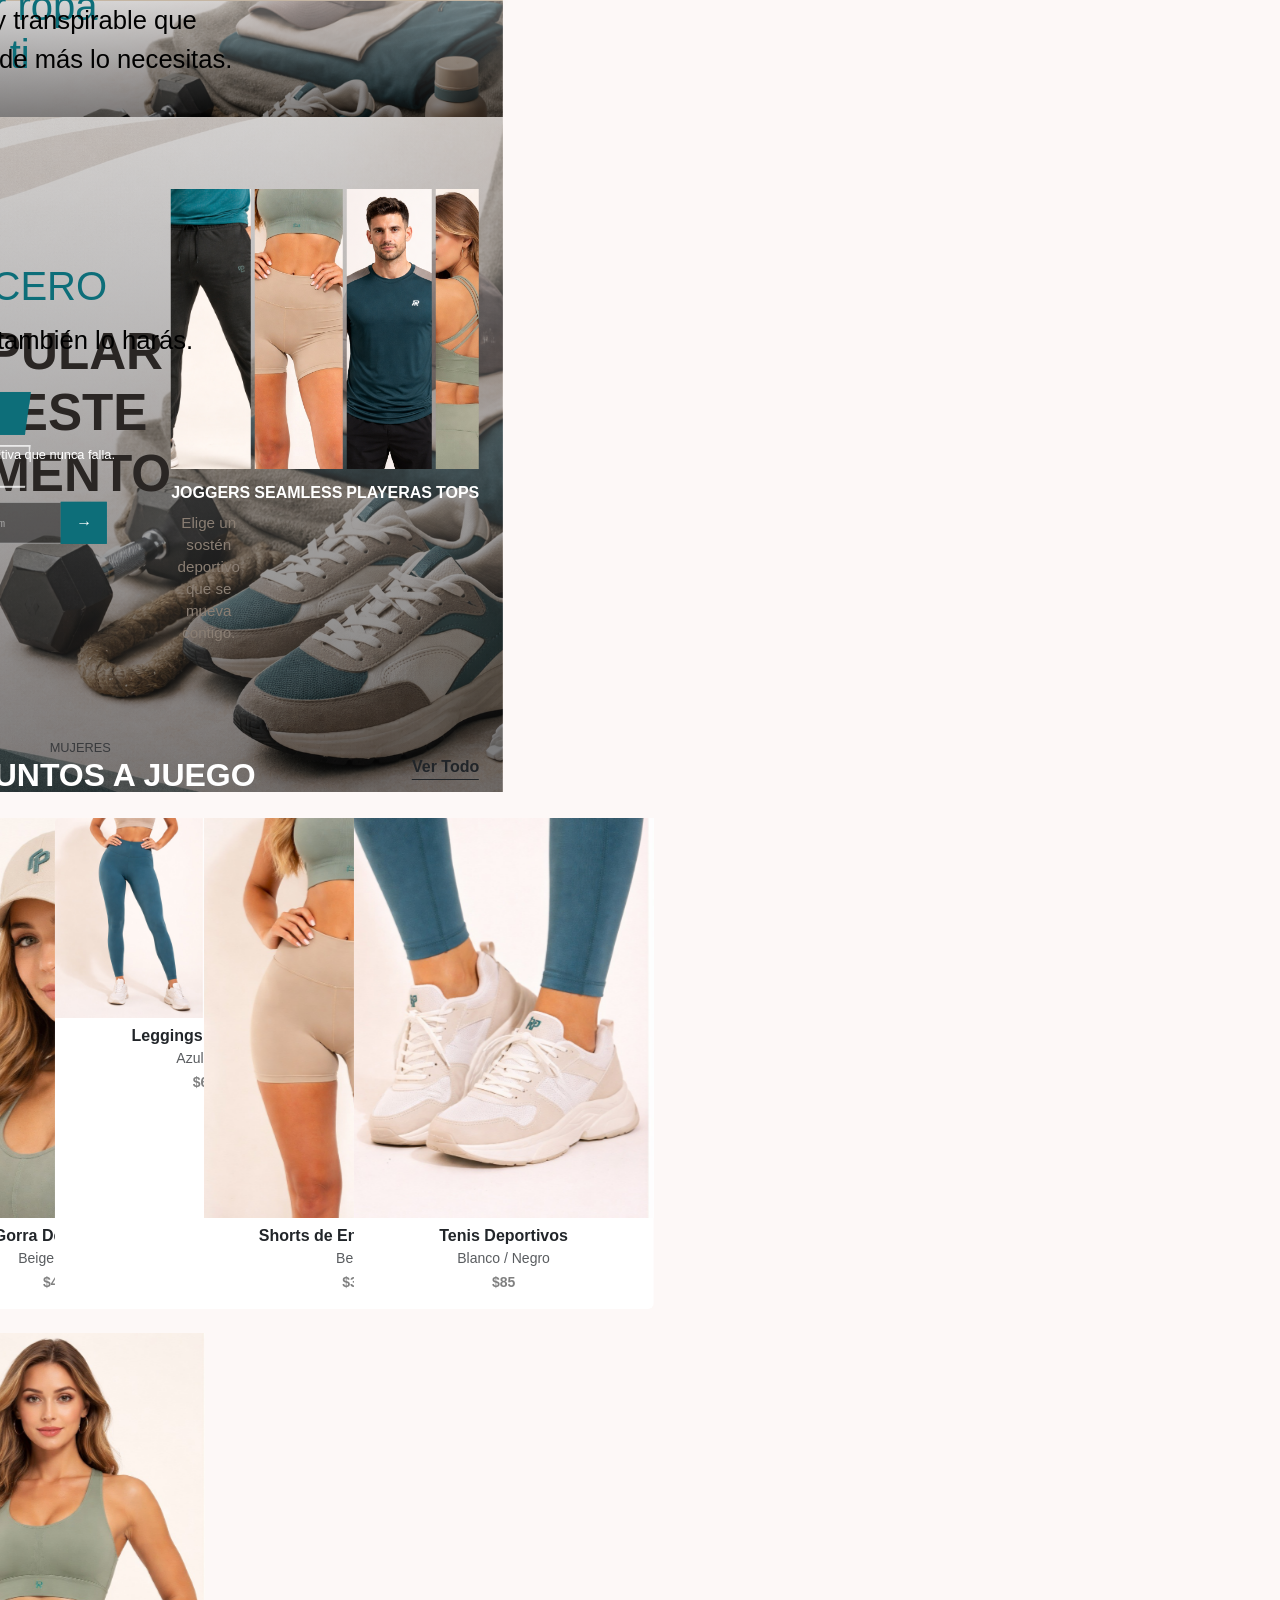
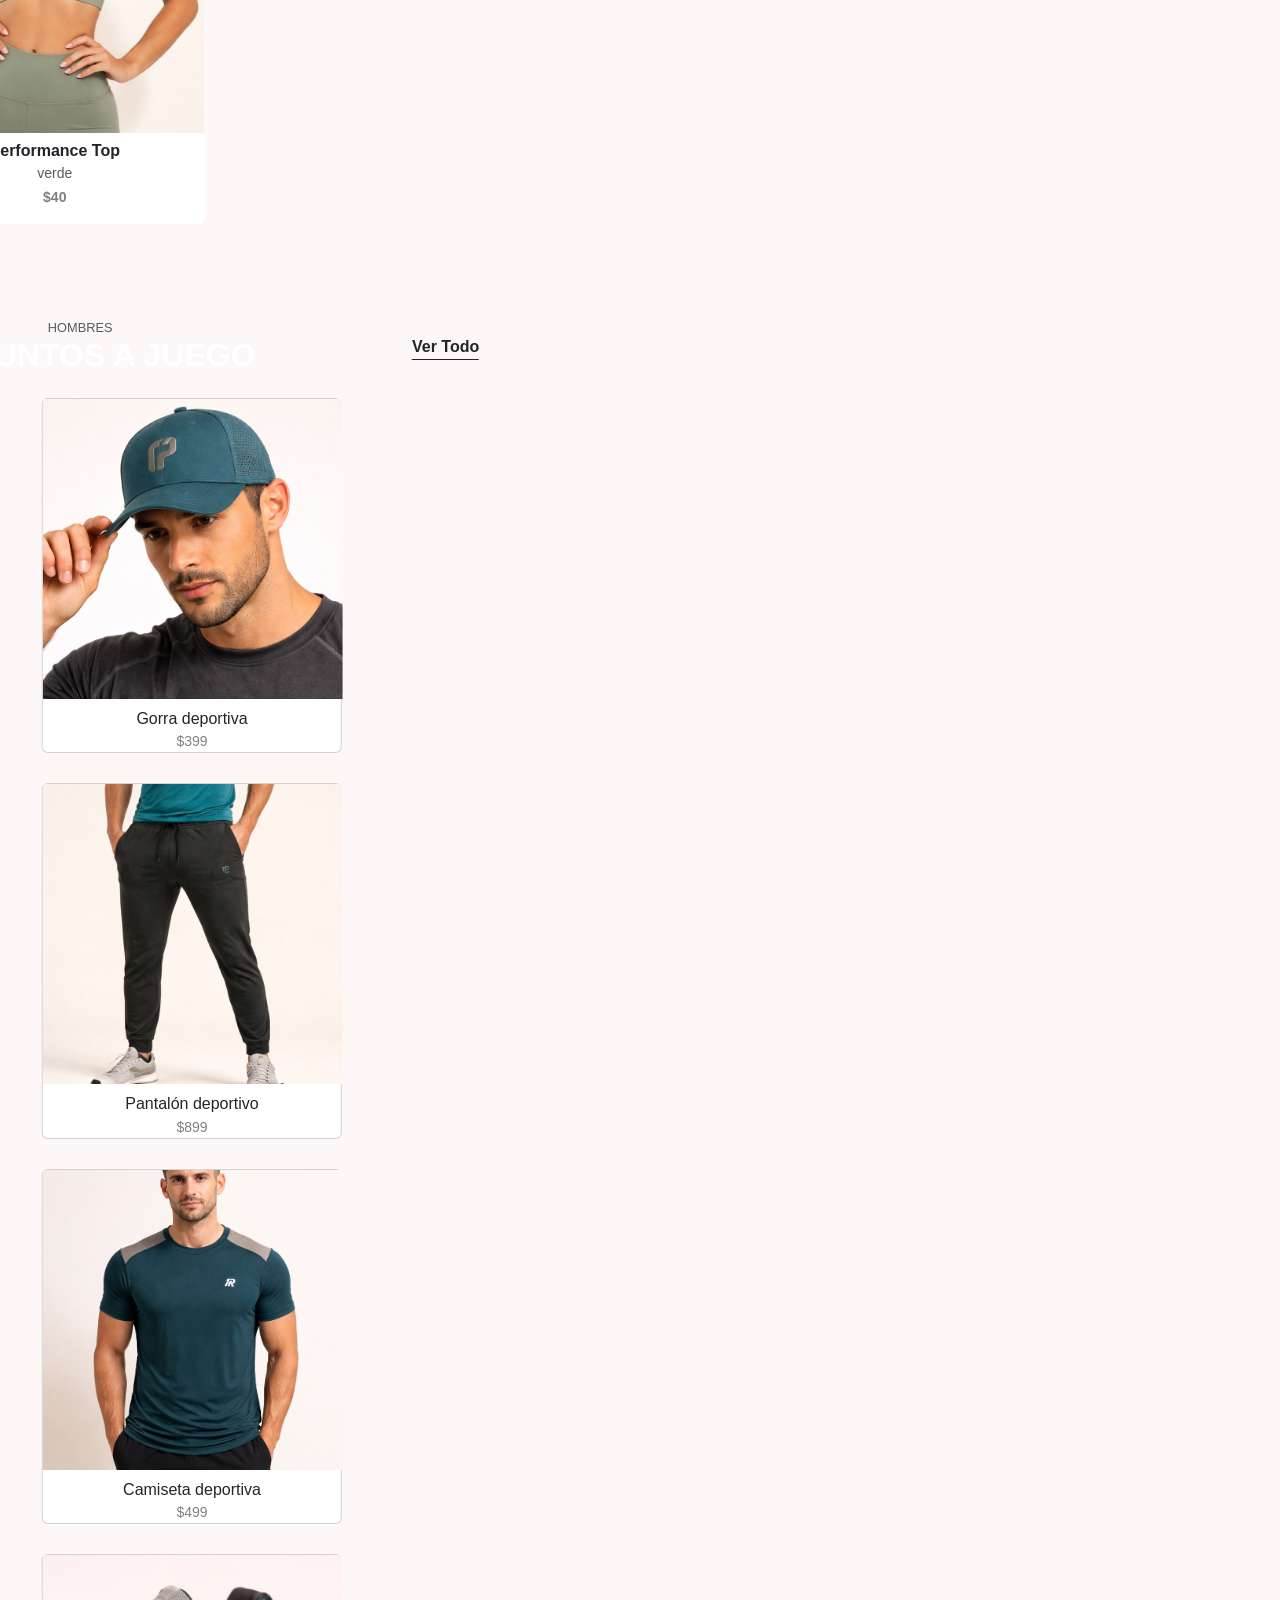
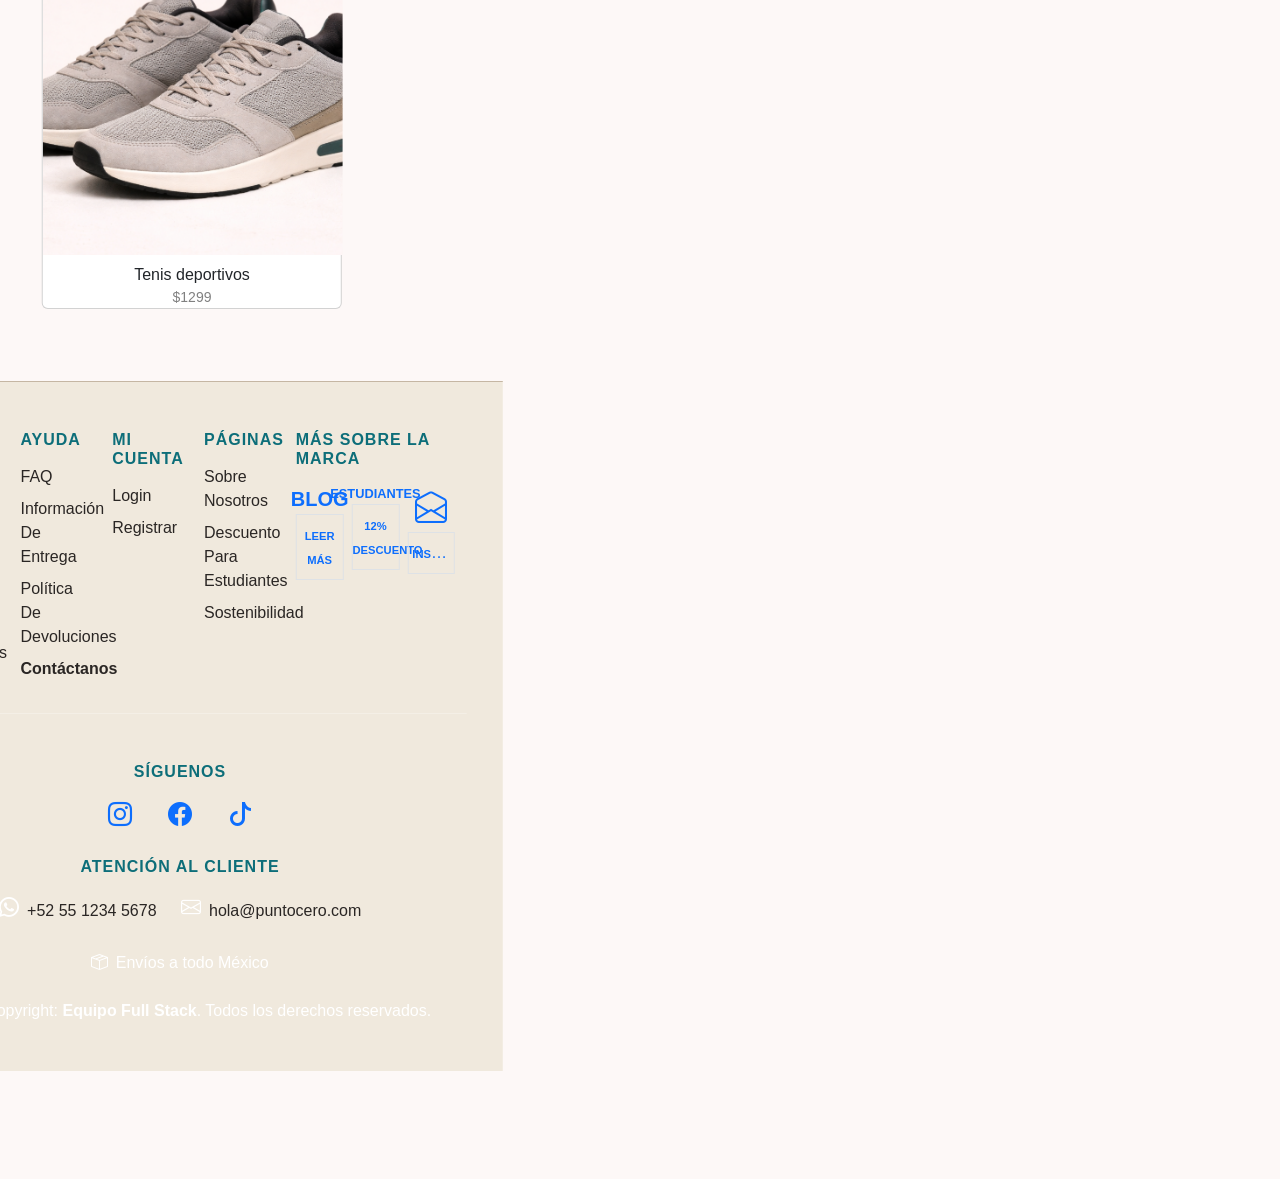
==== commit e38bd96a: "Merge branch 'Jesus'" ====
--- a/Landing-page/main.html
+++ b/Landing-page/main.html
@@ -1,14 +1,112 @@
 <!DOCTYPE html>
-<html lang="en">
+<html lang="es">
+
 <head>
-    <meta charset="UTF-8">
-    <meta name="viewport" content="width=device-width, initial-scale=1.0">
-
-
-    <link rel="stylesheet" href="styles.css">
-    <link href="https://cdn.jsdelivr.net/npm/bootstrap@5.3.8/dist/css/bootstrap.min.css" rel="stylesheet" integrity="sha384-sRIl4kxILFvY47J16cr9ZwB07vP4J8+LH7qKQnuqkuIAvNWLzeN8tE5YBujZqJLB" crossorigin="anonymous">
-    <title>Document</title>
+  <link href="https://cdn.jsdelivr.net/npm/bootstrap@5.3.0/dist/css/bootstrap.min.css" rel="stylesheet">
+  <link rel="stylesheet" href="https://cdn.jsdelivr.net/npm/bootstrap-icons@1.10.5/font/bootstrap-icons.css">
+  <meta charset="UTF-8">
+  <meta name="viewport" content="width=device-width, initial-scale=1.0">
+  <title>Punto Cero Collection</title>
+
+  <!-- Google Fonts -->
+  <link href="https://fonts.googleapis.com/css2?family=Playfair+Display:wght@500;700&display=swap" rel="stylesheet">
+
+  <!-- CSS -->
+  <link rel="stylesheet" href="styles.css">
+  <style>
+    .popover-ancho {
+      --bs-popover-max-width: 60%;
+    }
+
+    .popover {
+      max-width: none !important;
+      width: 60% !important;
+    }
+
+    .product-card {
+      border: none;
+    }
+
+    .carousel-item img {
+      object-fit: cover;
+      aspect-ratio: 3 / 4;
+      background-color: #f8f9fa;
+    }
+
+    /* Las flechas solo aparecen al pasar el mouse sobre la tarjeta */
+    .carousel-control-prev,
+    .carousel-control-next {
+      opacity: 0;
+      transition: opacity 0.3s;
+    }
+
+    .card:hover .carousel-control-prev,
+    .card:hover .carousel-control-next {
+      opacity: 0.8;
+    }
+  </style>
 </head>
+
+<body class="d-flex flex-column min-vh-100">
+
+
+  <header>
+
+    <nav class="navbar">
+      <div class="container">
+
+        <!-- LOGO -->
+        <div class="logo">
+          <span class="logo-main">Punto Cero</span>
+          <span class="logo-sub">Collection</span>
+        </div>
+
+        <!-- MENÚ -->
+        <ul class="menu">
+          <li><a href="#">Hombre</a></li>
+          <li><a href="#">Mujer</a></li>
+          <li><a href="#">Colección</a></li>
+        </ul>
+
+        <!-- BUSCADOR -->
+        <input type="text" placeholder="Buscar..." class="search">
+
+        <!-- ICONOS -->
+        <div class="icons">
+          <span class="user-icon">👤</span>
+
+
+          <button type="button" id="carro" data-bs-placement="bottom" class="btn  position-relative"
+            style="background-color: #F0E9DD;" data-bs-toggle="popover" data-bs-title="Popover title"
+            data-bs-content="And here’s some amazing content. It’s very engaging. Right?">
+
+            <span class="carrito-btn">🛒</span>
+
+
+            <span id="cart-cuantity"
+              class="position-absolute top-0 start-100 translate-middle badge rounded-pill bg-danger">
+
+            </span>
+
+          </button>
+
+        </div>
+
+      </div>
+    </nav>
+
+  </header>
+
+
+  <div class="hero-image">
+    <div class="hero-head">
+      <h1>La mejor ropa <br> para ti</h1>
+    </div>
+    <div class="hero-text">
+      <p>Encuentra tu conjunto <br> deportivo favorito. </p>
+      <!-- Incluir el formulario y/o botones para compra-->
+    </div>
+  </div>
 <body>
   
 <div class="hero-image">
@@ -33,9 +131,422 @@
 </div>
 
 
-</div>
-</div>
-
-    
+
+
+  <main class="container-fluid flex-grow-1 my-4" style="flex-direction: column; display: flex;">
+
+    <div class="trending container my-5">
+      <h2 class="titulo">POPULAR EN ESTE MOMENTO</h2>
+
+      <div class="contenedor-cards">
+        <div class="item">
+          <img src="Pictures/Hombres/Pantalon_1.png" alt="Módelo usando joggers">
+          <h4></h4> <!--JOGGERS [0]-->
+          <p></p> <!--Texto JOGGERS [0]-->
+        </div>
+
+        <div class="item">
+          <img src="Pictures/Mujeres/Short_1.jpeg" alt="Módelo usando short seamless">
+          <h4></h4> <!--SEAMLESS [1]-->
+          <p></p> <!--Texto SEAMLESS [1]-->
+        </div>
+
+        <div class="item">
+          <img src="Pictures/Hombres/Playera_1.png" alt="Módelo usando una playera deportiva">
+          <h4></h4> <!--PLAYERAS [2]-->
+          <p></p> <!--Texto PLAYERAS [2]-->
+        </div>
+
+        <div class="item">
+          <img src="Pictures/Mujeres/Top_2.jpeg" alt="Módelo usando un top deportivo">
+          <h4></h4> <!--TOPS [3]-->
+          <p></p> <!--Texto TOPS [3]-->
+        </div>
+      </div>
+    </div>
+
+
+    <div class="container my-5" style="flex-direction: column; display: flex; justify-content: start;">
+      <div class="d-flex justify-content-between align-items-center mb-4 " style="width: 100%;">
+        <div>
+          <h6 class="text-uppercase mb-0 text-muted" style="font-size: 0.8rem;">Mujeres</h6>
+          <h2 class="fw-bold m-0">CONJUNTOS A JUEGO</h2>
+        </div>
+        <a href="#" class="text-dark fw-bold text-decoration-none border-bottom border-dark">Ver Todo</a>
+      </div>
+
+      <div class="row row-cols-2 row-cols-md-4 g-4">
+
+        <div class="col">
+          <div class="card h-100 product-card position-relative">
+            <div id="cr1" class="carousel slide" data-bs-interval="false">
+              <div class="carousel-inner">
+                <div class="carousel-item active"><img src="./Pictures/Mujeres/Gorra_1.jpeg" class="d-block w-100">
+                </div>
+                <div class="carousel-item"><img src="./Pictures/Mujeres/Gorra_2.jpeg" class="d-block w-100"></div>
+                <div class="carousel-item"><img src="./Pictures/Mujeres/Gorra.jpeg" class="d-block w-100"></div>
+              </div>
+              <button class="carousel-control-prev" type="button" data-bs-target="#cr1" data-bs-slide="prev"><span
+                  class="carousel-control-prev-icon"></span></button>
+              <button class="carousel-control-next" type="button" data-bs-target="#cr1" data-bs-slide="next"><span
+                  class="carousel-control-next-icon"></span></button>
+            </div>
+            <div class="card-body px-0 pt-2">
+              <h6 class="fw-bold mb-0">Gorra Deportiva</h6>
+              <p class="small text-muted mb-0">Beige Claro</p>
+              <p class="fw-bold mb-0">$46</p>
+            </div>
+          </div>
+        </div>
+
+        <div class="col">
+          <div class="card h-100 product-card">
+            <img src="./Pictures/Mujeres/Pantalon.jpeg" class="card-img-top">
+            <div class="card-body px-0 pt-2">
+              <h6 class="fw-bold mb-0">Leggings Talle Alto</h6>
+              <p class="small text-muted mb-0">Azul Frío</p>
+              <p class="fw-bold mb-0">$60</p>
+            </div>
+          </div>
+        </div>
+
+        <div class="col">
+          <div class="card h-100 product-card position-relative">
+            <div id="cr3" class="carousel slide" data-bs-interval="false">
+              <div class="carousel-inner">
+                <div class="carousel-item active"><img src="./Pictures/Mujeres/Short_1.jpeg" class="d-block w-100">
+                </div>
+                <div class="carousel-item"><img src="./Pictures/Mujeres/Short_2.jpeg" class="d-block w-100"></div>
+                <div class="carousel-item"><img src="./Pictures/Mujeres/Short.jpeg" class="d-block w-100"></div>
+              </div>
+              <button class="carousel-control-prev" type="button" data-bs-target="#cr3" data-bs-slide="prev"><span
+                  class="carousel-control-prev-icon"></span></button>
+              <button class="carousel-control-next" type="button" data-bs-target="#cr3" data-bs-slide="next"><span
+                  class="carousel-control-next-icon"></span></button>
+            </div>
+            <div class="card-body px-0 pt-2">
+              <h6 class="fw-bold mb-0">Shorts de Entrenamiento</h6>
+              <p class="small text-muted mb-0">Beige
+              <p class="fw-bold mb-0">$35</p>
+            </div>
+          </div>
+        </div>
+
+        <div class="col">
+          <div class="card h-100 product-card position-relative">
+            <div id="cr4" class="carousel slide" data-bs-interval="false">
+              <div class="carousel-inner">
+                <div class="carousel-item active"><img src="./Pictures/Mujeres/Tennis_1.jpeg" class="d-block w-100">
+                </div>
+                <div class="carousel-item"><img src="./Pictures/Mujeres/Tennis_2.jpeg" class="d-block w-100"></div>
+                <div class="carousel-item"><img src="./Pictures/Mujeres/Tennis.jpeg" class="d-block w-100"></div>
+              </div>
+              <button class="carousel-control-prev" type="button" data-bs-target="#cr4" data-bs-slide="prev"><span
+                  class="carousel-control-prev-icon"></span></button>
+              <button class="carousel-control-next" type="button" data-bs-target="#cr4" data-bs-slide="next"><span
+                  class="carousel-control-next-icon"></span></button>
+            </div>
+            <div class="card-body px-0 pt-2">
+              <h6 class="fw-bold mb-0">Tenis Deportivos</h6>
+              <p class="small text-muted mb-0">Blanco / Negro</p>
+              <p class="fw-bold mb-0">$85</p>
+            </div>
+          </div>
+        </div>
+
+        <div class="col">
+          <div class="card h-100 product-card position-relative">
+            <div id="cr5" class="carousel slide" data-bs-interval="false">
+              <div class="carousel-inner">
+                <div class="carousel-item active"><img src="./Pictures/Mujeres/Top_1.jpeg" class="d-block w-100"></div>
+                <div class="carousel-item"><img src="./Pictures/Mujeres/Top_2.jpeg" class="d-block w-100"></div>
+                <div class="carousel-item"><img src="./Pictures/Mujeres/Top.jpeg" class="d-block w-100"></div>
+              </div>
+              <button class="carousel-control-prev" type="button" data-bs-target="#cr5" data-bs-slide="prev"><span
+                  class="carousel-control-prev-icon"></span></button>
+              <button class="carousel-control-next" type="button" data-bs-target="#cr5" data-bs-slide="next"><span
+                  class="carousel-control-next-icon"></span></button>
+            </div>
+            <div class="card-body px-0 pt-2">
+              <h6 class="fw-bold mb-0">Performance Top</h6>
+              <p class="small text-muted mb-0">verde</p>
+              <p class="fw-bold mb-0">$40</p>
+            </div>
+          </div>
+        </div>
+
+      </div>
+    </div>
+
+
+
+    <section class="container my-5" style="flex-direction: column; display: flex; justify-content: start;">
+      <div class="d-flex justify-content-between align-items-center mb-4 " style="width: 100%;">
+        <div>
+          <h6 class="text-uppercase mb-0 text-muted" style="font-size: 0.8rem;">Hombres</h6>
+          <h2 class="fw-bold m-0">CONJUNTOS A JUEGO</h2>
+        </div>
+        <a href="#" class="text-dark fw-bold text-decoration-none border-bottom border-dark">Ver Todo</a>
+      </div>
+
+      <div class="contenedor-productos">
+
+
+
+        <div class="card">
+
+          <div class="producto-img">
+
+            <img src="Pictures/Hombres/Gorra_1.png" style="object-fit: cover;" class="img1" alt="Gorra">
+            <img src="Pictures/Hombres/Gorra_2.png" style="object-fit: cover;" class="img2" alt="Gorra vista 2">
+
+            <div class="overlay">
+
+              <p>Color</p>
+
+              <div class="colores">
+                <button>Negro</button>
+                <button>Cian</button>
+              </div>
+
+            </div>
+
+          </div>
+
+          <h3>Gorra deportiva</h3>
+          <p>$399</p>
+
+        </div>
+
+
+
+        <div class="card">
+
+          <div class="producto-img">
+
+            <img src="Pictures/Hombres/Pantalon_1.png" style="object-fit: cover;" class="img1" alt="Pantalon">
+            <img src="Pictures/Hombres/Pantalon_2.png" style="object-fit: cover;" class="img2" alt="Pantalon vista 2">
+
+            <div class="overlay">
+
+              <p>Tallas</p>
+
+              <div class="tallas">
+                <button>S</button>
+                <button>M</button>
+                <button>L</button>
+                <button>XL</button>
+              </div>
+
+            </div>
+
+          </div>
+
+          <h3>Pantalón deportivo</h3>
+          <p>$899</p>
+
+        </div>
+
+
+
+
+        <div class="card">
+
+          <div class="producto-img">
+
+            <img src="Pictures/Hombres/Playera_1.png" style="object-fit: cover;" class="img1" alt="Playera">
+            <img src="Pictures/Hombres/Playera_2.png" style="object-fit: cover;" class="img2" alt="Playera vista 2">
+
+            <div class="overlay">
+
+              <p>Tallas</p>
+
+              <div class="tallas">
+                <button>S</button>
+                <button>M</button>
+                <button>L</button>
+                <button>XL</button>
+              </div>
+
+            </div>
+
+          </div>
+
+          <h3>Camiseta deportiva</h3>
+          <p>$499</p>
+
+        </div>
+
+
+
+        <div class="card">
+
+          <div class="producto-img">
+
+            <img src="Pictures/Hombres/Tennis_2.png" style="object-fit: cover;" class="img1" alt="Tenis">
+
+            <div class="overlay">
+
+              <p>Tallas</p>
+
+              <div class="tallas">
+                <button>7</button>
+                <button>8</button>
+                <button>9</button>
+                <button>10</button>
+                <button>11</button>
+                <button>12</button>
+              </div>
+
+            </div>
+
+          </div>
+
+          <h3>Tenis deportivos</h3>
+          <p>$1299</p>
+
+        </div>
+
+
+      </div>
+
+    </section>
+
+
+  </main>
+
+  <footer class="custom-footer pt-5 pb-4 mt-auto">
+    <div class="container-fluid px-5">
+
+      <div class="row text-start mb-4">
+
+        <div class="col-md-2 mb-4">
+          <h6 class="footer-title mb-3">Tienda</h6>
+          <ul class="list-unstyled">
+            <li class="mb-2"><a href="#" class="footer-link">Hombre</a></li>
+            <li class="mb-2"><a href="#" class="footer-link">Mujer</a></li>
+            <li class="mb-2"><a href="#" class="footer-link">Ropa de Gym</a></li>
+            <li class="mb-2"><a href="#" class="footer-link">Ropa Deportiva</a></li>
+            <li class="mb-2"><a href="#" class="footer-link">Accesorios</a></li>
+          </ul>
+        </div>
+
+        <div class="col-md-2 mb-4">
+          <h6 class="footer-title mb-3">Ayuda</h6>
+          <ul class="list-unstyled">
+            <li class="mb-2"><a href="#" class="footer-link">FAQ</a></li>
+            <li class="mb-2"><a href="#" class="footer-link">Información De Entrega</a></li>
+            <li class="mb-2"><a href="#" class="footer-link">Política De Devoluciones</a></li>
+            <li class="mb-2"><a href="#" class="footer-link fw-bold">Contáctanos</a></li>
+          </ul>
+        </div>
+
+        <div class="col-md-2 mb-4">
+          <h6 class="footer-title mb-3">Mi Cuenta</h6>
+          <ul class="list-unstyled">
+            <li class="mb-2"><a href="#" class="footer-link">Login</a></li>
+            <li class="mb-2"><a href="#" class="footer-link">Registrar</a></li>
+          </ul>
+        </div>
+
+        <div class="col-md-2 mb-4">
+          <h6 class="footer-title mb-3">Páginas</h6>
+          <ul class="list-unstyled">
+            <li class="mb-2"><a href="#" class="footer-link">Sobre Nosotros</a></li>
+            <li class="mb-2"><a href="#" class="footer-link">Descuento Para Estudiantes</a></li>
+            <li class="mb-2"><a href="#" class="footer-link">Sostenibilidad</a></li>
+          </ul>
+        </div>
+
+        <div class="col-md-4 mb-4">
+          <h6 class="footer-title mb-3">Más sobre la marca</h6>
+          <div class="row g-2">
+            <div class="col-4">
+              <a href="#" class="text-decoration-none">
+                <div class="brand-box-dark d-flex align-items-center justify-content-center">
+                  <span class="fw-bold fs-5 text-uppercase">Blog</span>
+                </div>
+                <div class="brand-box-light text-center py-2 border">
+                  <small class="fw-bold" style="font-size: 0.7rem;">LEER MÁS</small>
+                </div>
+              </a>
+            </div>
+            <div class="col-4">
+              <a href="#" class="text-decoration-none">
+                <div class="brand-box-dark d-flex align-items-center justify-content-center flex-column">
+                  <span class="fw-bold text-uppercase" style="font-size: 0.8rem;">Estudiantes</span>
+                </div>
+                <div class="brand-box-light text-center py-2 border">
+                  <small class="fw-bold" style="font-size: 0.7rem;">12% DESCUENTO</small>
+                </div>
+              </a>
+            </div>
+            <div class="col-4">
+              <a href="#" class="text-decoration-none">
+                <div class="brand-box-dark d-flex align-items-center justify-content-center">
+                  <i class="bi bi-envelope-open fs-2"></i>
+                </div>
+                <div class="brand-box-light text-center py-2 border px-1 text-truncate">
+                  <small class="fw-bold" style="font-size: 0.7rem;">INSCRIBIRSE</small>
+                </div>
+              </a>
+            </div>
+          </div>
+
+
+        </div>
+
+        <hr class="mb-4">
+
+        <div class="row text-center mt-4">
+
+          <div class="col-12 mb-4">
+            <h6 class="footer-title mb-3">Síguenos</h6>
+            <a href="#" class="mx-3 fs-4 social-icon"><i class="bi bi-instagram"></i></a>
+            <a href="#" class="mx-3 fs-4 social-icon"><i class="bi bi-facebook"></i></a>
+            <a href="#" class="mx-3 fs-4 social-icon"><i class="bi bi-tiktok"></i></a>
+          </div>
+
+          <div class="col-12 mb-4">
+            <h6 class="footer-title mb-3">Atención al Cliente</h6>
+            <div class="d-flex justify-content-center flex-wrap gap-4">
+              <span>
+                <i class="bi bi-whatsapp me-1 contact-icon fs-5"></i>
+                <a href="https://wa.me/525512345678" target="_blank" class="footer-link align-middle">+52 55 1234
+                  5678</a>
+              </span>
+              <span>
+                <i class="bi bi-envelope me-1 contact-icon fs-5"></i>
+                <a href="mailto:hola@puntocero.com" class="footer-link align-middle">hola@puntocero.com</a>
+              </span>
+              <span class="copyright-text align-middle mt-1">
+                <i class="bi bi-box-seam me-1"></i> Envíos a todo México
+              </span>
+            </div>
+          </div>
+
+          <div class="col-12">
+            <p class="copyright-text mb-0">
+              © 2026 Copyright: <strong>Equipo Full Stack</strong>. Todos los derechos reservados.
+            </p>
+          </div>
+
+        </div>
+
+      </div>
+  </footer>
+
+  <script src="https://cdn.jsdelivr.net/npm/bootstrap@5.3.8/dist/js/bootstrap.bundle.min.js"
+    integrity="sha384-FKyoEForCGlyvwx9Hj09JcYn3nv7wiPVlz7YYwJrWVcXK/BmnVDxM+D2scQbITxI"
+    crossorigin="anonymous"></script>
+  <script src="./script.js"> </script>
+
 </body>
+
+
+<script src="https://cdn.jsdelivr.net/npm/bootstrap@5.3.0/dist/js/bootstrap.bundle.min.js"></script>
+<script src="script.js"></script>
+
+</body>
+
 </html>
--- a/Landing-page/styles.css
+++ b/Landing-page/styles.css
@@ -1,3 +1,78 @@
+/*Contenedor TRENDING*/
+* {
+    margin: 0;
+    padding: 0;
+    box-sizing: border-box;
+}
+
+body {
+    font-family: Arial, Helvetica, sans-serif;
+    background-color: #f5f5f3;
+    color: #2a2624;
+}
+
+.trending {
+    margin: 40px auto 0 auto;
+}
+
+.titulo {
+    font-size: 3.2rem;
+    font-weight: 900;
+    margin-bottom: 8px;
+    text-transform: uppercase;
+}
+
+.contenedor-cards {
+    display: grid;
+    grid-template-columns: repeat(4, 1fr);
+    gap: 4px;
+    align-items: start;
+}
+
+.item img {
+    width: 100%;
+    height: 560px;
+    object-fit: cover;
+    display: block;
+}
+
+.item h4 {
+    font-size: 1rem;
+    font-weight: 900;
+    margin-top: 14px;
+    margin-bottom: 10px;
+    text-transform: uppercase;
+}
+
+.item p {
+    font-size: 0.95rem;
+    color: #8a7e73;
+    line-height: 1.45;
+    max-width: 95%;
+}
+
+/* Tamaño de imagenes TRENDING */
+.item img {
+    width: 100%;
+    height: 280px;
+    object-fit: cover;
+    object-position: top;
+}
+/* 
+.hero-text { 
+  position: absolute;
+  top: 50%;
+  left: 50%;
+  transform: translate(-50%, -50%);
+  
+  color: black;
+  text-align: center;
+  z-index: 1;
+}
+*/
+
+body,
+html {
 body, html {
     height: 100%;
 }
@@ -11,9 +86,21 @@
 
 
   background-image: linear-gradient(rgba(175, 175, 175, 0.5), rgba(0, 0, 0, 0.5)), url("Pictures/Hero/Hero.png");
-
+    /* Use "linear-gradient" to add a darken background effect to the image (photographer.jpg). This will make the text easier to read */
+    background-image:
+        linear-gradient(rgba(175, 175, 175, 0.5), rgba(0, 0, 0, 0.5)),
+        url("Pictures/Hero/Hero.png");
+    /*background-image: linear-gradient(rgba(0, 0, 0, 0.5), rgba(0, 0, 0, 0.5)), url("Pictures/Hero/Hero.png");*/
+
+    /* Set a specific height */
+    height: 75%;
   height: 75%;
 
+    /* Position and center the image to scale nicely on all screens */
+    background-position: center;
+    background-repeat: no-repeat;
+    background-size: cover;
+    position: relative;
   background-position: center;
   background-repeat: no-repeat;
   background-size: cover;
@@ -21,6 +108,14 @@
 }
 
 .hero-head {
+    font-size: 2vw;
+
+    text-align: center;
+    position: absolute;
+    top: 25%;
+    left: 15%;
+    transform: translate(-50%, -50%);
+    color: white;
   font-size: 2vw;
   font-family: 	Copperplate, fantasy;
   text-align: center;
@@ -33,6 +128,7 @@
 
 /* Place text in the middle of the image */
 .hero-text {
+    font-size: 2vw;
   font-size: 2vw;
   font-family: Lucida Handwriting, cursive;
   text-align: center;
@@ -46,6 +142,268 @@
 font-size: 1vw;
   font-family: Courier New, monospace;
 
+    text-align: center;
+    position: absolute;
+    top: 50%;
+    left: 15%;
+    transform: translate(-50%, -50%);
+    color: white;
+}
+/* RESET */
+body {
+    margin: 0;
+    font-family: Arial, sans-serif;
+    background-color: #fdf8f7;
+}
+
+/* NAVBAR */
+.navbar {
+    background-color: #f0e9dd;
+    border-bottom: 1px solid #c5b6a3;
+    padding: 15px 40px;
+    box-shadow: 0 2px 8px rgba(0, 0, 0, 0.05);
+}
+
+/* CONTENEDOR */
+.container {
+    display: flex;
+    align-items: center;
+    justify-content: space-between;
+    max-width: 1200px;
+    margin: 0 auto;
+}
+
+/* LOGO */
+.logo {
+    display: flex;
+    flex-direction: column;
+    align-items: center;
+    line-height: 1;
+}
+
+.logo-main {
+    font-family: "Playfair Display", serif;
+    font-size: 26px;
+    color: #0d6e79;
+}
+
+.logo-sub {
+    font-family: "Playfair Display", serif;
+    font-size: 14px;
+    color: #0d6e79;
+    letter-spacing: 2px;
+}
+
+/* MENU */
+.menu {
+    list-style: none;
+    display: flex;
+    gap: 30px;
+}
+
+.menu a {
+    text-decoration: none;
+    color: #2a2624;
+    font-weight: 500;
+    position: relative;
+    transition: 0.3s;
+}
+
+/* Hover */
+.menu a::after {
+    content: "";
+    position: absolute;
+    width: 0%;
+    height: 2px;
+    bottom: -5px;
+    left: 0;
+    background-color: #0d6e79;
+    transition: 0.3s;
+}
+
+.menu a:hover::after {
+    width: 100%;
+}
+
+/* BUSCADOR */
+.search {
+    padding: 6px 12px;
+    border-radius: 20px;
+    border: 1px solid #c5b6a3;
+    outline: none;
+    background-color: white;
+    margin-right: 15px;
+}
+
+/* ICONOS */
+.icons {
+    display: flex;
+    gap: 15px;
+    font-size: 18px;
+    cursor: pointer;
+    color: #2a2624;
+}
+
+.icons span {
+    transition: 0.3s;
+}
+
+.icons span:hover {
+    color: #0d6e79;
+}
+
+body {
+    background-color: #fdf8f7 !important; /* Fondo */
+}
+
+.custom-footer {
+    background-color: #f0e9dd !important;
+    border-top: 1px solid #c5b6a3 !important;
+}
+
+/* Títulos columnas */
+.custom-footer .footer-title {
+    color: #0d6e79 !important;
+    text-transform: uppercase;
+    font-weight: bold;
+    letter-spacing: 1px;
+}
+
+/* Enlaces normales */
+.custom-footer a.footer-link {
+    color: #2a2624 !important;
+    text-decoration: none !important;
+    transition:
+        color 0.3s ease,
+        padding-left 0.3s ease;
+}
+
+/* Enlaces hover*/
+.custom-footer a.footer-link:hover {
+    color: #0d6e79 !important;
+    padding-left: 5px;
+}
+
+* {
+    margin: 0;
+    padding: 0;
+    box-sizing: border-box;
+    font-family: Arial, Helvetica, sans-serif;
+}
+
+.hombres {
+    padding: 50px;
+    text-align: center;
+}
+
+.hombres h2 {
+    margin-bottom: 40px;
+    font-size: 28px;
+}
+
+/* CONTENEDOR */
+
+.contenedor-productos {
+    display: flex;
+    justify-content: center;
+    gap: 30px;
+    flex-wrap: wrap;
+}
+
+.card {
+    width: 300px;
+    text-align: center;
+    cursor: pointer;
+}
+
+.producto-img {
+    position: relative;
+    width: 300px;
+    height: 300px;
+    overflow: hidden;
+}
+
+.producto-img img {
+    width: 100%;
+    height: 100%;
+    object-fit: contain;
+    transition: transform 0.3s ease;
+}
+
+/* EFECTO ZOOM */
+
+.producto-img:hover img {
+    transform: scale(1.05);
+}
+
+/* SEGUNDA IMAGEN */
+
+.img2 {
+    position: absolute;
+    top: 0;
+    left: 0;
+    opacity: 0;
+    transition: opacity 0.4s ease;
+}
+
+.producto-img:hover .img2 {
+    opacity: 1;
+}
+
+/* OVERLAY SOLO ABAJO */
+
+.overlay {
+    position: absolute;
+    bottom: 0;
+    left: 0;
+    width: 100%;
+    background: rgba(0, 0, 0, 0.7);
+    color: white;
+    padding: 10px;
+    text-align: center;
+
+    opacity: 0;
+    transition: 0.3s;
+}
+
+.producto-img:hover .overlay {
+    opacity: 1;
+}
+
+.tallas,
+.colores {
+    display: flex;
+    justify-content: center;
+    gap: 8px;
+    margin-top: 5px;
+}
+
+.tallas button,
+.colores button {
+    padding: 5px 10px;
+    border: none;
+    background: white;
+    cursor: pointer;
+    font-size: 13px;
+    border-radius: 4px;
+}
+
+.tallas button:hover,
+.colores button:hover {
+    background: #00ffff;
+}
+
+.card h3 {
+    margin-top: 10px;
+    font-size: 16px;
+}
+
+.card p {
+    color: gray;
+    font-size: 14px;
+    margin-top: 3px;
+}
+
   text-align: center;
   position: absolute;
   top: 38%;
@@ -58,7 +416,7 @@
 .hero-cta {
   position: absolute;
   top: 52%;
-  left: 20%;
+  left: 15%;
   transform: translate(-50%, -50%);
   display: flex;
   flex-direction: column;
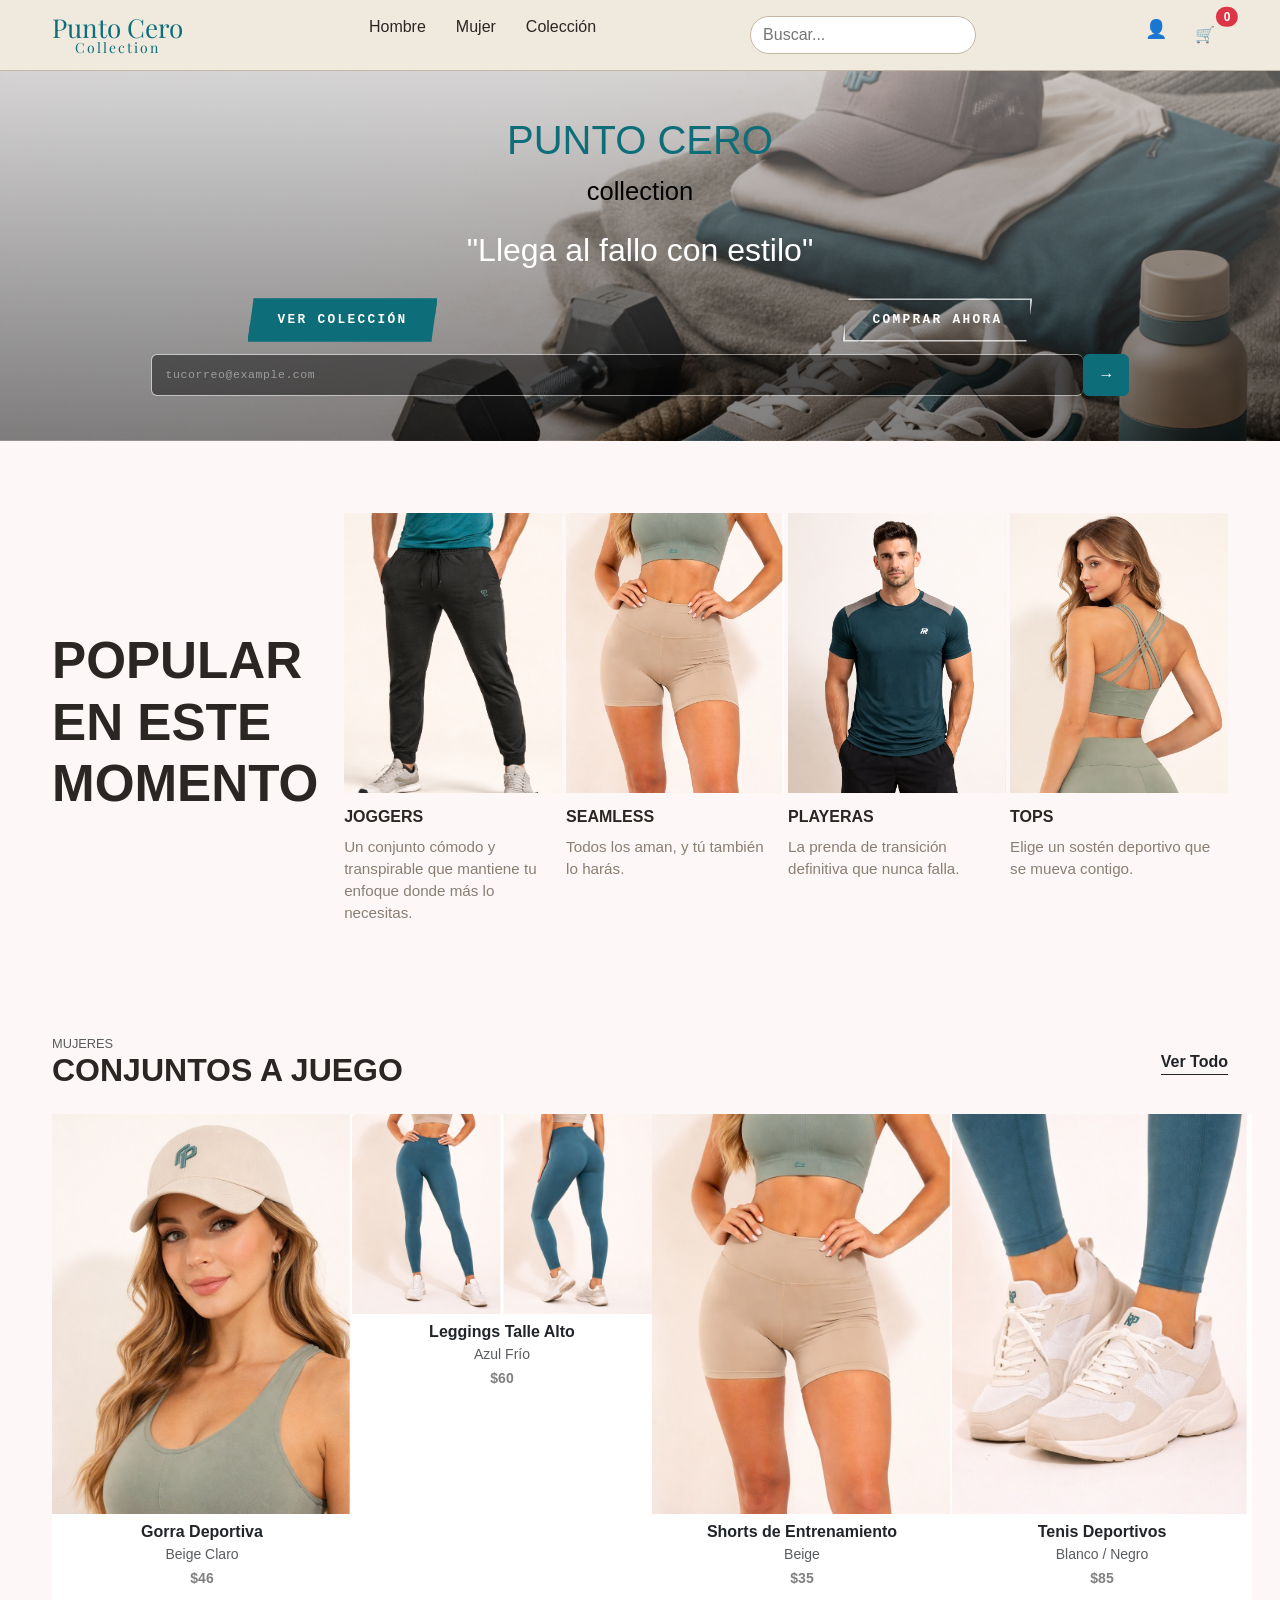
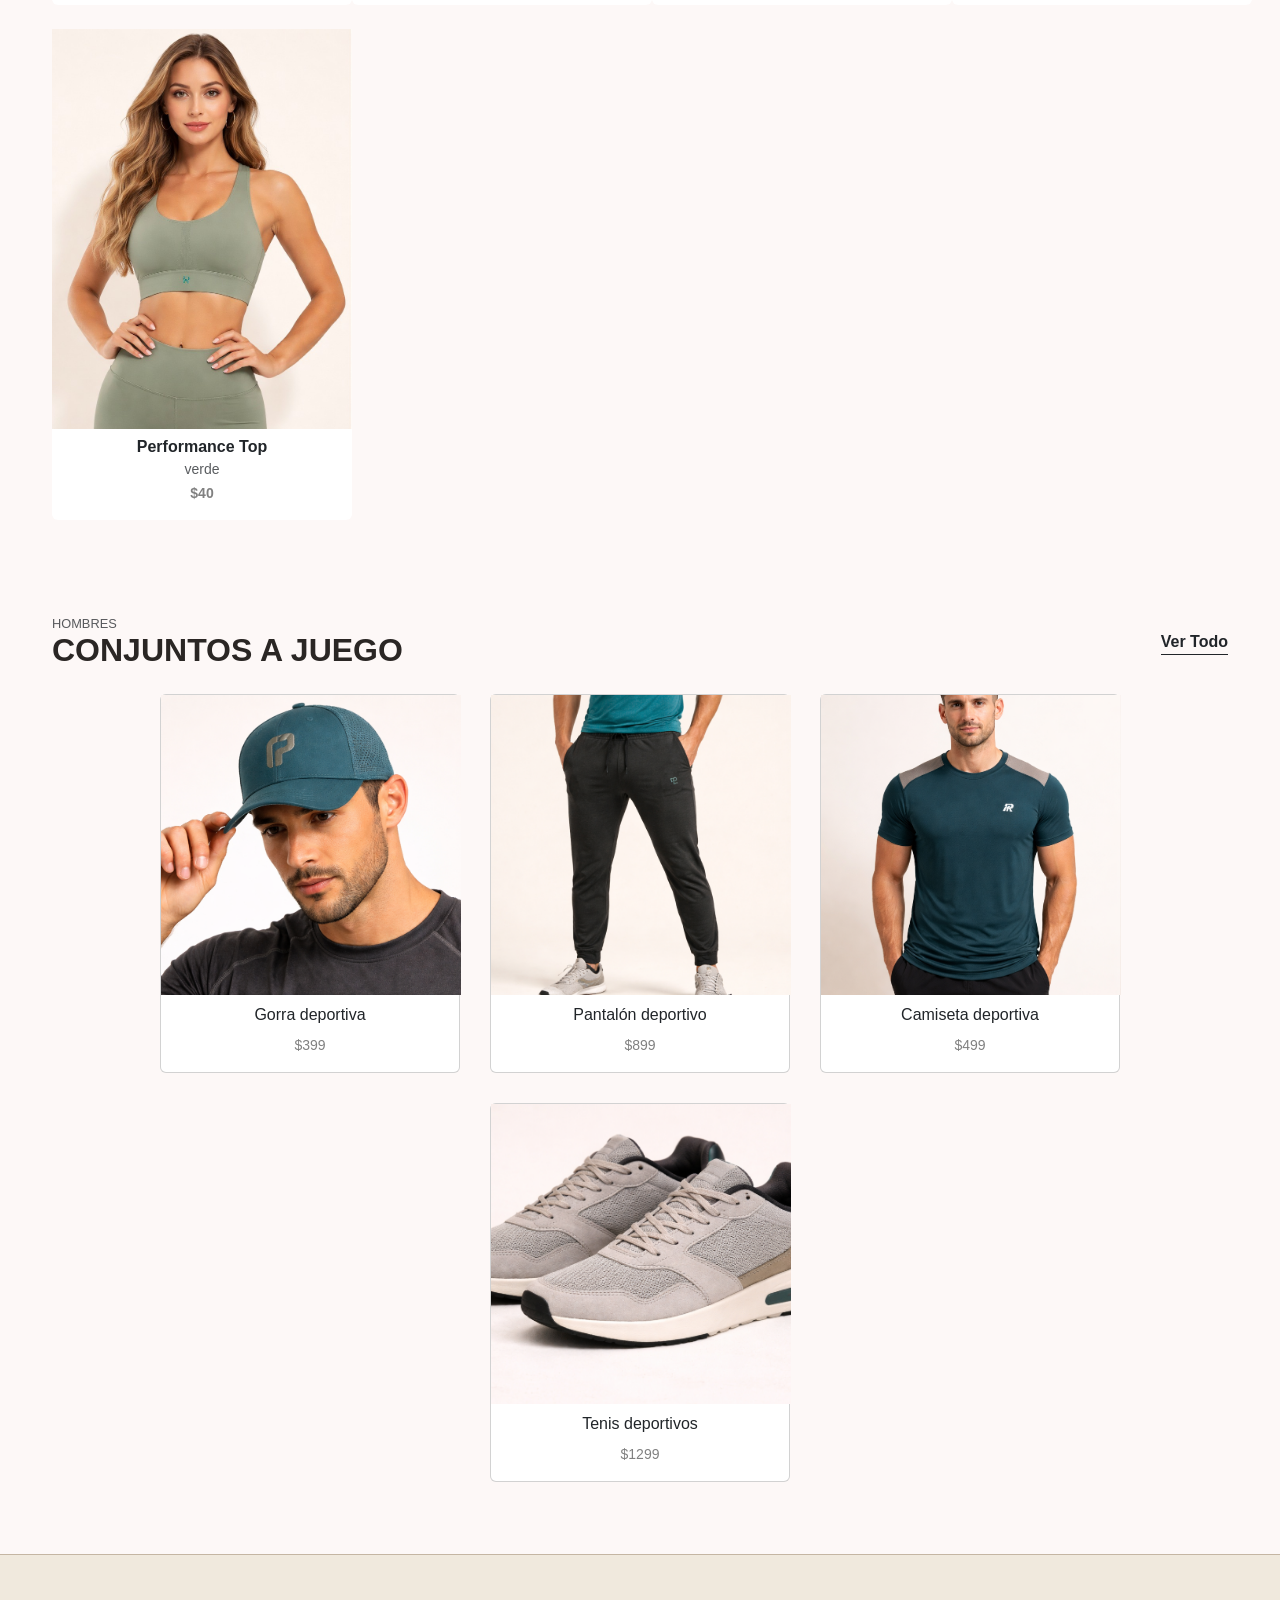
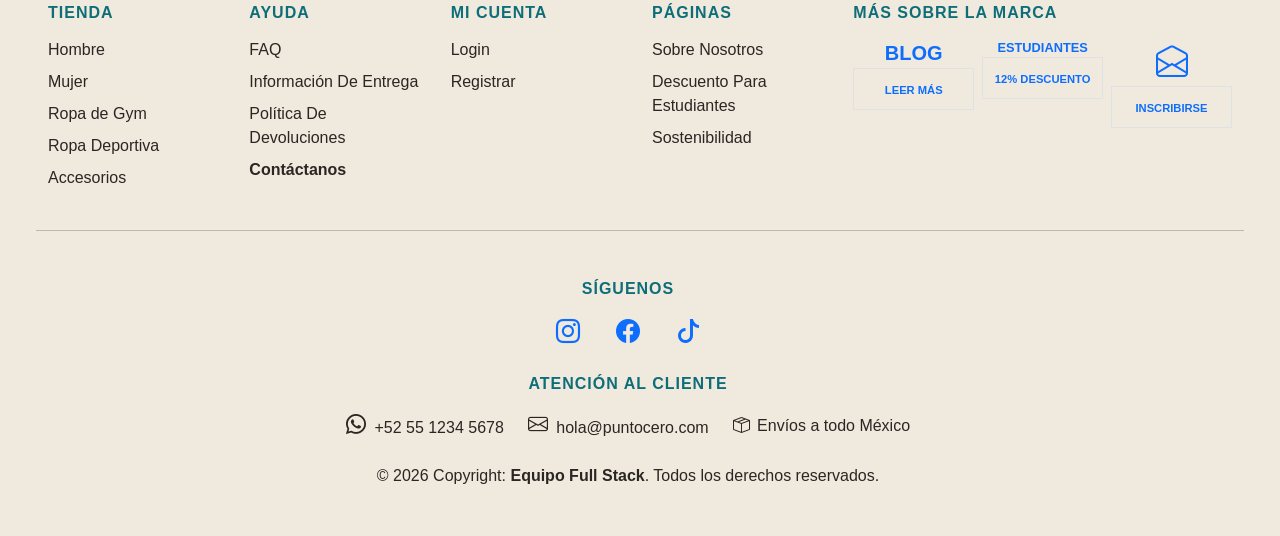
==== commit a311d0eb: "se corrigio el banner" ====
--- a/Landing-page/main.html
+++ b/Landing-page/main.html
@@ -2,6 +2,7 @@
 <html lang="es">
 
 <head>
+  <link href="https://fonts.googleapis.com/css2?family=Cinzel:wght@400;700&display=swap" rel="stylesheet">
   <link href="https://cdn.jsdelivr.net/npm/bootstrap@5.3.0/dist/css/bootstrap.min.css" rel="stylesheet">
   <link rel="stylesheet" href="https://cdn.jsdelivr.net/npm/bootstrap-icons@1.10.5/font/bootstrap-icons.css">
   <meta charset="UTF-8">
@@ -9,6 +10,7 @@
   <title>Punto Cero Collection</title>
 
   <!-- Google Fonts -->
+   
   <link href="https://fonts.googleapis.com/css2?family=Playfair+Display:wght@500;700&display=swap" rel="stylesheet">
 
   <!-- CSS -->
@@ -97,38 +99,52 @@
 
   </header>
 
-
-  <div class="hero-image">
-    <div class="hero-head">
-      <h1>La mejor ropa <br> para ti</h1>
+<div class="hero-image">
+
+  <div>
+    <div class="hero-head col-5s">
+      <h1>PUNTO CERO</h1>
     </div>
     <div class="hero-text">
-      <p>Encuentra tu conjunto <br> deportivo favorito. </p>
-      <!-- Incluir el formulario y/o botones para compra-->
+      <p>collection </p>
+    </div>
+    <div class="slogan">
+      <p>"Llega al fallo con estilo"</p>
     </div>
   </div>
-<body>
-  
-<div class="hero-image">
-  <div class="hero-head">
-    <h1>PUNTO CERO</h1>
-  </div>
-    <div class="hero-text">
-        <p>collection </p>
-    </div>
-    <div class="slogan">
-    <p>"Llega al fallo con estilo"</p>
-    </div>
+
 
 <div class="hero-cta">
-  <a href="#coleccion" class="btn-atletico btn-principal">Ver colección</a>
+
+  <div class="container-fluid">
+    <div class="row">
+      <div class="col-12 col-sm-6 p-2 text-center">
+<a href="#coleccion" class="btn-atletico btn-principal">Ver colección</a>
+      </div>
+      <div class="col-12 col-sm-6 p-2 text-center">
   <a href="#tienda" class="btn-atletico btn-secundario">Comprar ahora</a>
 
-  <form class="registro-form">
-    <input type="email" id="emailInput" placeholder="tucorreo@example.com" autocomplete="off">
-    <button type="submit">→</button>
+      </div>
+    </div>
+    <div class="row">
+<div class="col-12">
+  <form class="registro-form d-flex justify-content-center">
+    <input type="email" id="emailInput" placeholder="tucorreo@example.com" class="form-control">
+    <button type="submit" class="btn btn-primary">→</button>
   </form>
 </div>
+    </div>
+  </div>
+  
+
+</div>
+
+
+
+
+</div>
+
+
 
 
 
--- a/Landing-page/styles.css
+++ b/Landing-page/styles.css
@@ -71,84 +71,11 @@
 }
 */
 
-body,
-html {
 body, html {
     height: 100%;
 }
 
-/* The hero image */
-.hero-image {
-
-  grid-template-columns: 1fr 1fr 1fr; /* 3 columnas */
-  grid-template-rows: auto;
-  gap: 16px;
-
-
-  background-image: linear-gradient(rgba(175, 175, 175, 0.5), rgba(0, 0, 0, 0.5)), url("Pictures/Hero/Hero.png");
-    /* Use "linear-gradient" to add a darken background effect to the image (photographer.jpg). This will make the text easier to read */
-    background-image:
-        linear-gradient(rgba(175, 175, 175, 0.5), rgba(0, 0, 0, 0.5)),
-        url("Pictures/Hero/Hero.png");
-    /*background-image: linear-gradient(rgba(0, 0, 0, 0.5), rgba(0, 0, 0, 0.5)), url("Pictures/Hero/Hero.png");*/
-
-    /* Set a specific height */
-    height: 75%;
-  height: 75%;
-
-    /* Position and center the image to scale nicely on all screens */
-    background-position: center;
-    background-repeat: no-repeat;
-    background-size: cover;
-    position: relative;
-  background-position: center;
-  background-repeat: no-repeat;
-  background-size: cover;
-  position: relative;
-}
-
-.hero-head {
-    font-size: 2vw;
-
-    text-align: center;
-    position: absolute;
-    top: 25%;
-    left: 15%;
-    transform: translate(-50%, -50%);
-    color: white;
-  font-size: 2vw;
-  font-family: 	Copperplate, fantasy;
-  text-align: center;
-  position: absolute;
-  top: 25%;
-  left: 15%;
-  transform: translate(-50%, -50%);
-  color: #0D6E79;
-}
-
-/* Place text in the middle of the image */
-.hero-text {
-    font-size: 2vw;
-  font-size: 2vw;
-  font-family: Lucida Handwriting, cursive;
-  text-align: center;
-  position: absolute;
-  top: 33%;
-  left: 15%;
-  transform: translate(-50%, -50%);
-  color: black;
-}
-.slogan {
-font-size: 1vw;
-  font-family: Courier New, monospace;
-
-    text-align: center;
-    position: absolute;
-    top: 50%;
-    left: 15%;
-    transform: translate(-50%, -50%);
-    color: white;
-}
+
 /* RESET */
 body {
     margin: 0;
@@ -404,20 +331,50 @@
     margin-top: 3px;
 }
 
+/* The hero image */
+.hero-image {
+
+  grid-template-columns: 1fr 1fr 1fr; /* 3 columnas */
+  grid-template-rows: auto;
+  gap: 16px;
+
+
+  padding: 5vh;
+  background-image: linear-gradient(rgba(175, 175, 175, 0.5), rgba(0, 0, 0, 0.5)), url("Pictures/Hero/Hero.png");
+
+
+  background-position: center;
+  background-repeat: no-repeat;
+  background-size: cover;
+  position: relative;
+}
+
+.hero-head {
+  font-family: 'Cinzel', serif;
   text-align: center;
-  position: absolute;
-  top: 38%;
-  left: 15%;
-  transform: translate(-50%, -50%);
+  font-weight: bolder;
+  color: #0D6E79;
+}
+
+/* Place text in the middle of the image */
+.hero-text {
+  font-size: 2vw;
+  font-family: Lucida Handwriting, cursive;
+  text-align: center;
+
+  color: black;
+}
+.slogan {
+  font-family: 'Courier New', Courier, monospace;
+  font-size: 2.5vw !important;
+
+
+  text-align: center;
   color:white ;
 }
 
 /* ── CTA container ── */
 .hero-cta {
-  position: absolute;
-  top: 52%;
-  left: 15%;
-  transform: translate(-50%, -50%);
   display: flex;
   flex-direction: column;
   align-items: flex-start;
@@ -441,7 +398,7 @@
   border: 1px solid rgba(255, 255, 255, 0.5);
   border-right: none;
   outline: none;
-  width: 220px;
+  width: 30%;
   transition: border-color 0.2s;
 }
 .registro-form input[type="email"]::placeholder {
@@ -521,7 +478,7 @@
   border: 1px solid rgba(255, 255, 255, 0.5);
   border-right: none;
   outline: none;
-  width: 220px;
+  width: 80%;
   transition: border-color 0.2s;
 }
 .registro-form input[type="email"]::placeholder {
@@ -542,22 +499,3 @@
 .registro-form button:hover {
   background-color: #0a5560;
 }
-
-/*
-Estilos de botones
-  .btn.btn-primary {
-    border-color: #0D6E79;
-    background-color: #0D6E79;
-  }
-
-  .btn.btn-primary {
-    border-color: #0D6E79;
-    background-color: #0D6E79;
-
-    margin: 1000;
-    padding: 1600;
-
-    font-size: 2vw;
-    text-align: center;
-  }
-*/
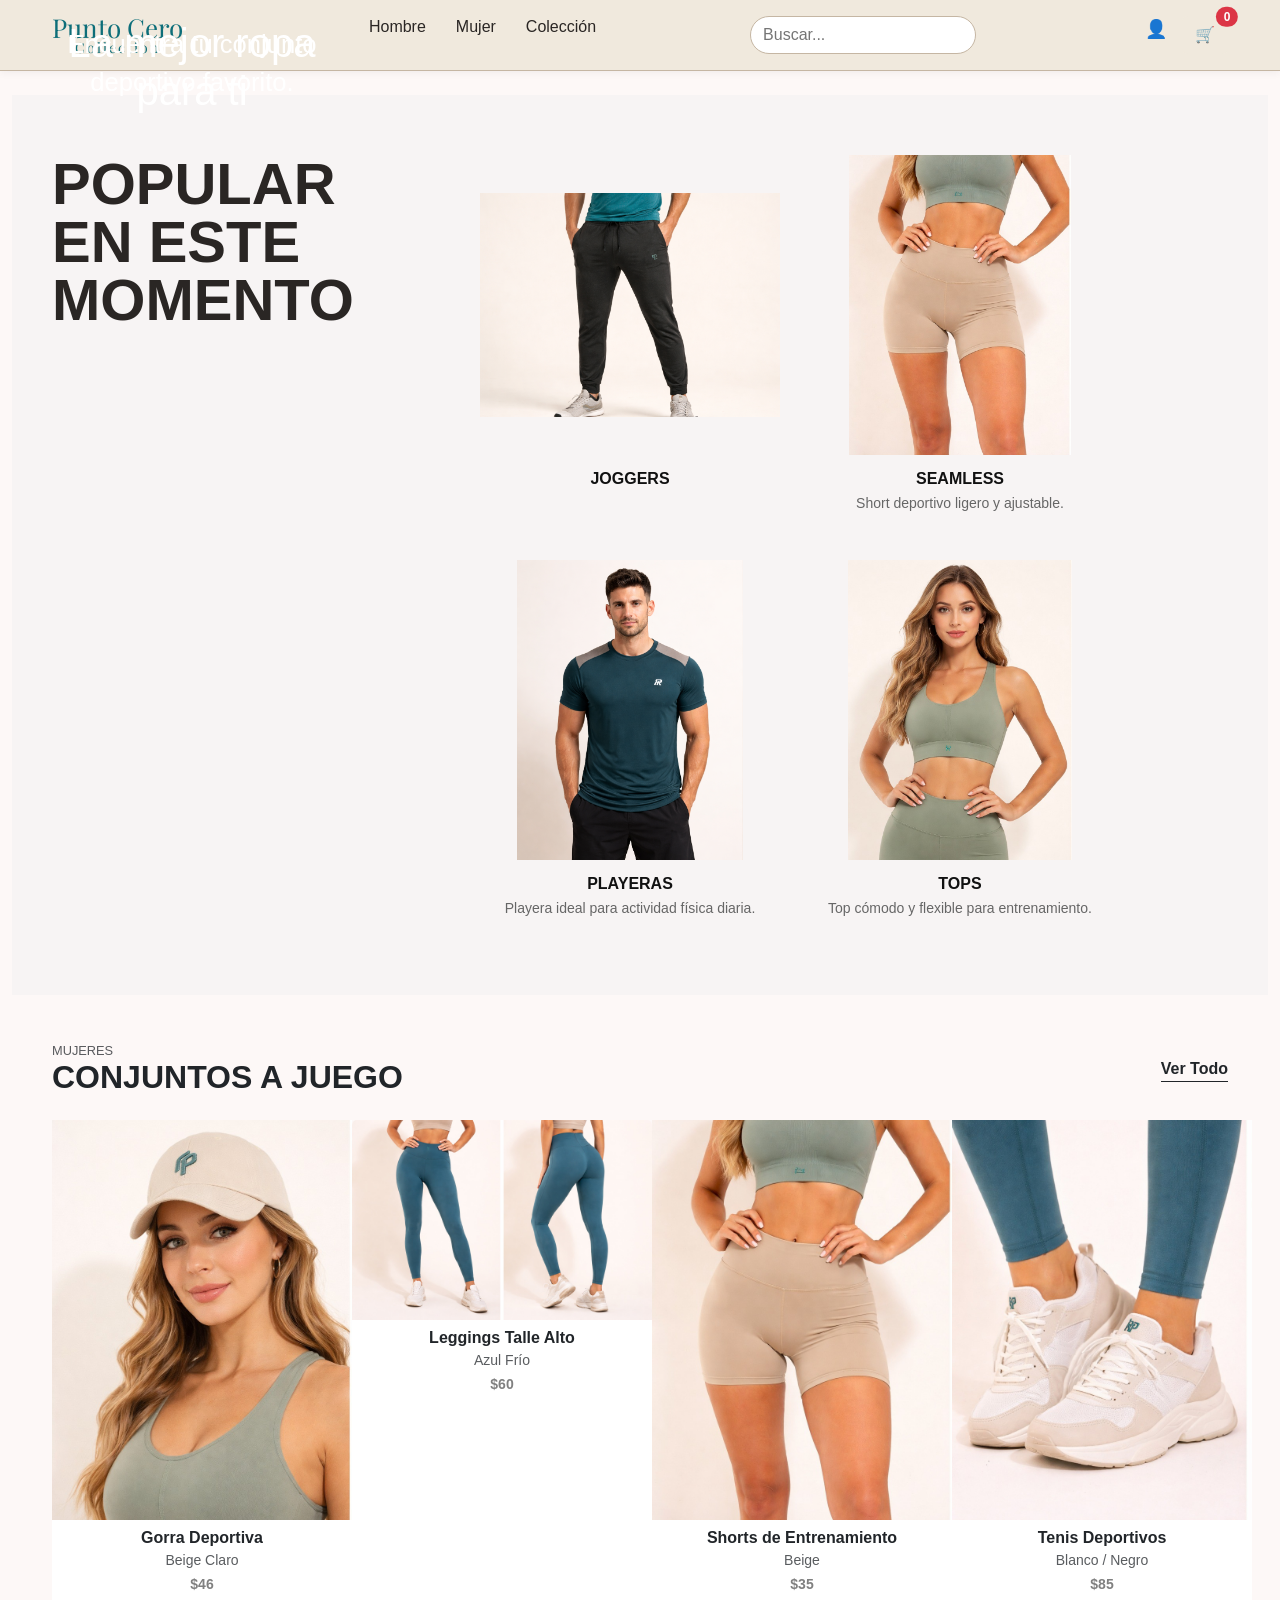
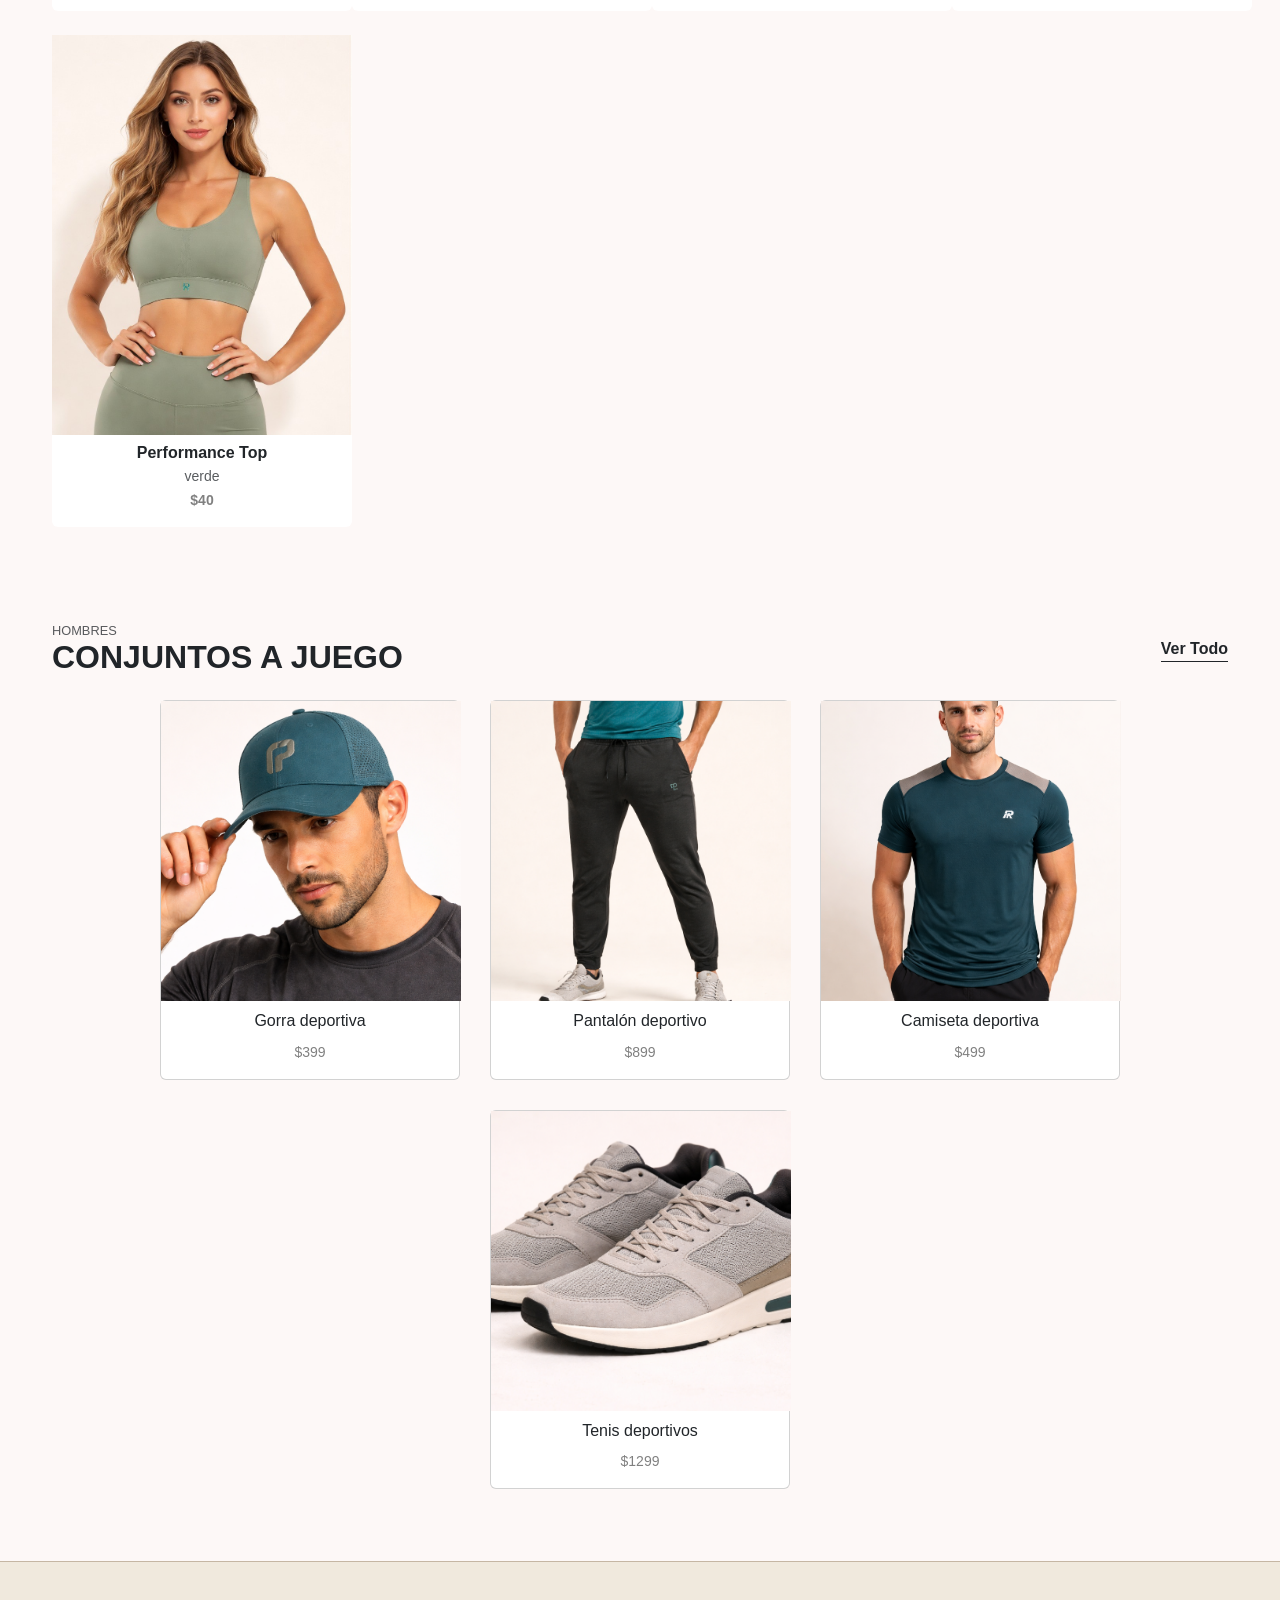
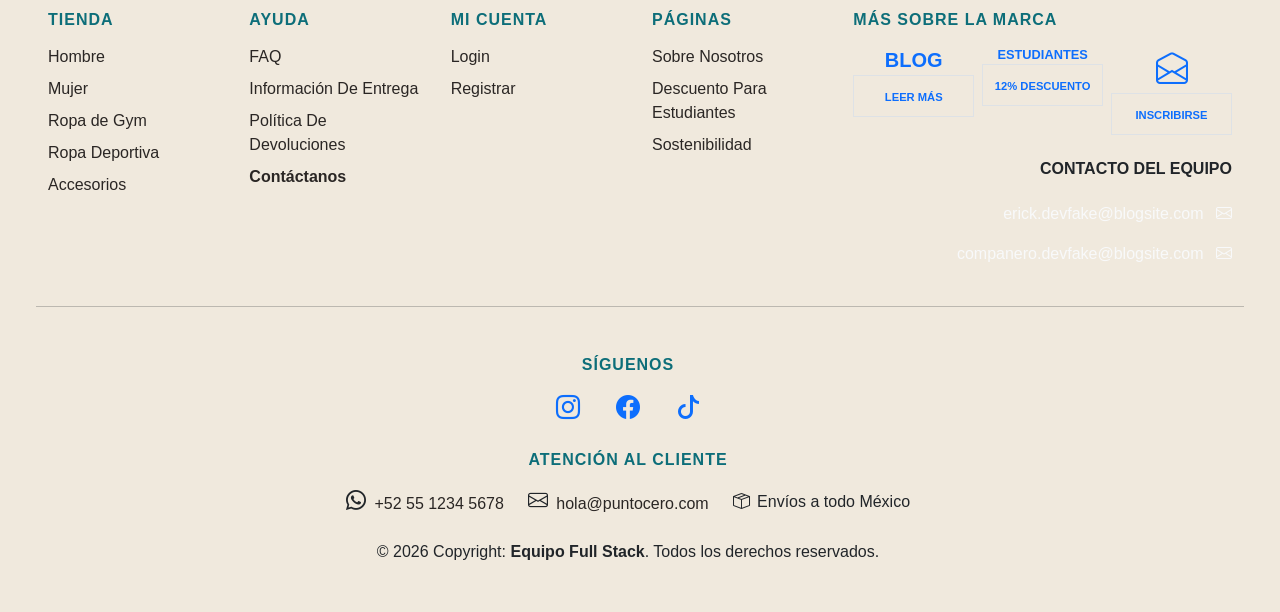
==== commit e86e9e9e: "Animación en las imagenes de trending" ====
--- a/Landing-page/main.html
+++ b/Landing-page/main.html
@@ -2,7 +2,6 @@
 <html lang="es">
 
 <head>
-  <link href="https://fonts.googleapis.com/css2?family=Cinzel:wght@400;700&display=swap" rel="stylesheet">
   <link href="https://cdn.jsdelivr.net/npm/bootstrap@5.3.0/dist/css/bootstrap.min.css" rel="stylesheet">
   <link rel="stylesheet" href="https://cdn.jsdelivr.net/npm/bootstrap-icons@1.10.5/font/bootstrap-icons.css">
   <meta charset="UTF-8">
@@ -10,7 +9,6 @@
   <title>Punto Cero Collection</title>
 
   <!-- Google Fonts -->
-   
   <link href="https://fonts.googleapis.com/css2?family=Playfair+Display:wght@500;700&display=swap" rel="stylesheet">
 
   <!-- CSS -->
@@ -54,135 +52,164 @@
 
   <header>
 
-    <nav class="navbar">
-      <div class="container">
-
-        <!-- LOGO -->
-        <div class="logo">
-          <span class="logo-main">Punto Cero</span>
-          <span class="logo-sub">Collection</span>
-        </div>
-
-        <!-- MENÚ -->
-        <ul class="menu">
-          <li><a href="#">Hombre</a></li>
-          <li><a href="#">Mujer</a></li>
-          <li><a href="#">Colección</a></li>
-        </ul>
-
-        <!-- BUSCADOR -->
-        <input type="text" placeholder="Buscar..." class="search">
-
-        <!-- ICONOS -->
-        <div class="icons">
-          <span class="user-icon">👤</span>
-
-
-          <button type="button" id="carro" data-bs-placement="bottom" class="btn  position-relative"
-            style="background-color: #F0E9DD;" data-bs-toggle="popover" data-bs-title="Popover title"
-            data-bs-content="And here’s some amazing content. It’s very engaging. Right?">
-
-            <span class="carrito-btn">🛒</span>
-
-
-            <span id="cart-cuantity"
-              class="position-absolute top-0 start-100 translate-middle badge rounded-pill bg-danger">
-
-            </span>
-
-          </button>
-
-        </div>
-
-      </div>
-    </nav>
+  <nav class="navbar">
+    <div class="container">
+
+      <!-- LOGO -->
+      <div class="logo">
+        <span class="logo-main">Punto Cero</span>
+        <span class="logo-sub">Collection</span>
+      </div>
+
+      <!-- MENÚ -->
+      <ul class="menu">
+        <li><a href="#">Hombre</a></li>
+        <li><a href="#">Mujer</a></li>
+        <li><a href="#">Colección</a></li>
+      </ul>
+
+      <!-- BUSCADOR -->
+      <input type="text" placeholder="Buscar..." class="search">
+
+      <!-- ICONOS -->
+      <div class="icons">
+        <span class="user-icon">👤</span>
+
+
+        <button type="button" id="carro" data-bs-placement="bottom" class="btn  position-relative"
+          style="background-color: #F0E9DD;" data-bs-toggle="popover" data-bs-title="Popover title"
+          data-bs-content="And here’s some amazing content. It’s very engaging. Right?">
+
+          <span class="carrito-btn">🛒</span>
+
+
+          <span id="cart-cuantity"
+            class="position-absolute top-0 start-100 translate-middle badge rounded-pill bg-danger">
+
+          </span>
+
+        </button>
+
+      </div>
+
+    </div>
+  </nav>
 
   </header>
 
-<div class="hero-image">
-
-  <div>
-    <div class="hero-head col-5s">
-      <h1>PUNTO CERO</h1>
+
+  <div class="hero-image">
+    <div class="hero-head">
+      <h1>La mejor ropa <br> para ti</h1>
     </div>
     <div class="hero-text">
-      <p>collection </p>
-    </div>
-    <div class="slogan">
-      <p>"Llega al fallo con estilo"</p>
+      <p>Encuentra tu conjunto <br> deportivo favorito. </p>
+      <!-- Incluir el formulario y/o botones para compra-->
     </div>
   </div>
 
 
-<div class="hero-cta">
-
-  <div class="container-fluid">
-    <div class="row">
-      <div class="col-12 col-sm-6 p-2 text-center">
-<a href="#coleccion" class="btn-atletico btn-principal">Ver colección</a>
-      </div>
-      <div class="col-12 col-sm-6 p-2 text-center">
-  <a href="#tienda" class="btn-atletico btn-secundario">Comprar ahora</a>
-
-      </div>
+  
+
+  <main class="container-fluid flex-grow-1 my-4" style="flex-direction: column; display: flex;">
+
+<!-- TRENDING -->
+<section class="trending">
+  <div class="trending-layout">
+
+    <div class="trending-texto">
+      <h2 class="titulo">POPULAR EN ESTE MOMENTO</h2>
     </div>
-    <div class="row">
-<div class="col-12">
-  <form class="registro-form d-flex justify-content-center">
-    <input type="email" id="emailInput" placeholder="tucorreo@example.com" class="form-control">
-    <button type="submit" class="btn btn-primary">→</button>
-  </form>
-</div>
+
+    <div class="contenedor-productos">
+
+      <div class="producto-card">
+        <div class="producto-img">
+          <img src="Pictures/Hombres/Pantalon_1.png" class="img1" alt="Joggers vista delantera">
+          <img src="Pictures/Hombres/Pantalon_2.png" class="img2" alt="Joggers vista trasera">
+
+          <div class="overlay">
+            <p>Tallas</p>
+            <div class="tallas">
+              <button>S</button>
+              <button>M</button>
+              <button>L</button>
+              <button>XL</button>
+            </div>
+          </div>
+        </div>
+
+        <h4></h4> <!--Jogger-->
+        <p></p>
+      </div>
+
+      <div class="producto-card">
+        <div class="producto-img">
+          <img src="Pictures/Mujeres/Short_1.jpeg" class="img1" alt="Seamless vista delantera">
+          <img src="Pictures/Mujeres/Short_2.jpeg" class="img2" alt="Seamless vista trasera">
+
+          <div class="overlay">
+            <p>Tallas</p>
+            <div class="tallas">
+              <button>XS</button>
+              <button>S</button>
+              <button>M</button>
+              <button>L</button>
+            </div>
+          </div>
+        </div>
+
+        <h4></h4> <!--SEAMLESS-->
+        <p>Short deportivo ligero y ajustable.</p>
+      </div>
+
+      <div class="producto-card">
+        <div class="producto-img">
+          <img src="Pictures/Hombres/Playera_1.png" class="img1" alt="Playera vista delantera">
+          <img src="Pictures/Hombres/Playera_2.png" class="img2" alt="Playera vista trasera">
+
+          <div class="overlay">
+            <p>Tallas</p>
+            <div class="tallas">
+              <button>S</button>
+              <button>M</button>
+              <button>L</button>
+              <button>XL</button>
+            </div>
+          </div>
+        </div>
+
+        <h4></h4> <!--PLAYERAS-->
+        <p>Playera ideal para actividad física diaria.</p>
+      </div>
+
+      <div class="producto-card">
+        <div class="producto-img">
+          <img src="Pictures/Mujeres/Top_1.jpeg" class="img1" alt="Top vista delantera">
+          <img src="Pictures/Mujeres/Top_2.jpeg" class="img2" alt="Top vista trasera">
+
+          <div class="overlay">
+            <p>Tallas</p>
+            <div class="tallas">
+              <button>XS</button>
+              <button>S</button>
+              <button>M</button>
+              <button>L</button>
+            </div>
+          </div>
+        </div>
+
+        <h4></h4> <!--TOPS-->
+        <p>Top cómodo y flexible para entrenamiento.</p>
+      </div>
+
     </div>
   </div>
-  
-
-</div>
-
-
-
-
-</div>
-
-
-
-
-
-
-  <main class="container-fluid flex-grow-1 my-4" style="flex-direction: column; display: flex;">
-
-    <div class="trending container my-5">
-      <h2 class="titulo">POPULAR EN ESTE MOMENTO</h2>
-
-      <div class="contenedor-cards">
-        <div class="item">
-          <img src="Pictures/Hombres/Pantalon_1.png" alt="Módelo usando joggers">
-          <h4></h4> <!--JOGGERS [0]-->
-          <p></p> <!--Texto JOGGERS [0]-->
-        </div>
-
-        <div class="item">
-          <img src="Pictures/Mujeres/Short_1.jpeg" alt="Módelo usando short seamless">
-          <h4></h4> <!--SEAMLESS [1]-->
-          <p></p> <!--Texto SEAMLESS [1]-->
-        </div>
-
-        <div class="item">
-          <img src="Pictures/Hombres/Playera_1.png" alt="Módelo usando una playera deportiva">
-          <h4></h4> <!--PLAYERAS [2]-->
-          <p></p> <!--Texto PLAYERAS [2]-->
-        </div>
-
-        <div class="item">
-          <img src="Pictures/Mujeres/Top_2.jpeg" alt="Módelo usando un top deportivo">
-          <h4></h4> <!--TOPS [3]-->
-          <p></p> <!--Texto TOPS [3]-->
-        </div>
-      </div>
-    </div>
-
-
-    <div class="container my-5" style="flex-direction: column; display: flex; justify-content: start;">
+</section>
+
+
+<!--MUJERES-->
+    <div class="container my-5"  style="flex-direction: column; display: flex; justify-content: start;">
       <div class="d-flex justify-content-between align-items-center mb-4 " style="width: 100%;">
         <div>
           <h6 class="text-uppercase mb-0 text-muted" style="font-size: 0.8rem;">Mujeres</h6>
@@ -296,8 +323,8 @@
 
 
 
-    <section class="container my-5" style="flex-direction: column; display: flex; justify-content: start;">
-      <div class="d-flex justify-content-between align-items-center mb-4 " style="width: 100%;">
+<section class="container my-5"   style="flex-direction: column; display: flex; justify-content: start;">
+<div class="d-flex justify-content-between align-items-center mb-4 " style="width: 100%;">
         <div>
           <h6 class="text-uppercase mb-0 text-muted" style="font-size: 0.8rem;">Hombres</h6>
           <h2 class="fw-bold m-0">CONJUNTOS A JUEGO</h2>
@@ -305,137 +332,138 @@
         <a href="#" class="text-dark fw-bold text-decoration-none border-bottom border-dark">Ver Todo</a>
       </div>
 
-      <div class="contenedor-productos">
-
-
-
-        <div class="card">
-
-          <div class="producto-img">
-
-            <img src="Pictures/Hombres/Gorra_1.png" style="object-fit: cover;" class="img1" alt="Gorra">
-            <img src="Pictures/Hombres/Gorra_2.png" style="object-fit: cover;" class="img2" alt="Gorra vista 2">
-
-            <div class="overlay">
-
-              <p>Color</p>
-
-              <div class="colores">
-                <button>Negro</button>
-                <button>Cian</button>
-              </div>
-
-            </div>
-
-          </div>
-
-          <h3>Gorra deportiva</h3>
-          <p>$399</p>
-
-        </div>
-
-
-
-        <div class="card">
-
-          <div class="producto-img">
-
-            <img src="Pictures/Hombres/Pantalon_1.png" style="object-fit: cover;" class="img1" alt="Pantalon">
-            <img src="Pictures/Hombres/Pantalon_2.png" style="object-fit: cover;" class="img2" alt="Pantalon vista 2">
-
-            <div class="overlay">
-
-              <p>Tallas</p>
-
-              <div class="tallas">
-                <button>S</button>
-                <button>M</button>
-                <button>L</button>
-                <button>XL</button>
-              </div>
-
-            </div>
-
-          </div>
-
-          <h3>Pantalón deportivo</h3>
-          <p>$899</p>
-
-        </div>
-
-
-
-
-        <div class="card">
-
-          <div class="producto-img">
-
-            <img src="Pictures/Hombres/Playera_1.png" style="object-fit: cover;" class="img1" alt="Playera">
-            <img src="Pictures/Hombres/Playera_2.png" style="object-fit: cover;" class="img2" alt="Playera vista 2">
-
-            <div class="overlay">
-
-              <p>Tallas</p>
-
-              <div class="tallas">
-                <button>S</button>
-                <button>M</button>
-                <button>L</button>
-                <button>XL</button>
-              </div>
-
-            </div>
-
-          </div>
-
-          <h3>Camiseta deportiva</h3>
-          <p>$499</p>
-
-        </div>
-
-
-
-        <div class="card">
-
-          <div class="producto-img">
-
-            <img src="Pictures/Hombres/Tennis_2.png" style="object-fit: cover;" class="img1" alt="Tenis">
-
-            <div class="overlay">
-
-              <p>Tallas</p>
-
-              <div class="tallas">
-                <button>7</button>
-                <button>8</button>
-                <button>9</button>
-                <button>10</button>
-                <button>11</button>
-                <button>12</button>
-              </div>
-
-            </div>
-
-          </div>
-
-          <h3>Tenis deportivos</h3>
-          <p>$1299</p>
-
-        </div>
-
-
-      </div>
-
-    </section>
+<!--HOMBRES-->
+<div class="contenedor-productos">
+
+
+
+<div class="card">
+
+<div class="producto-img">
+
+<img src="Pictures/Hombres/Gorra_1.png" style="object-fit: cover;" class="img1" alt="Gorra">
+<img src="Pictures/Hombres/Gorra_2.png" style="object-fit: cover;" class="img2" alt="Gorra vista 2">
+
+<div class="overlay">
+
+<p>Color</p>
+
+<div class="colores">
+<button>Negro</button>
+<button>Cian</button>
+</div>
+
+</div>
+
+</div>
+
+<h3>Gorra deportiva</h3>
+<p>$399</p>
+
+</div>
+
+
+
+<div class="card">
+
+<div class="producto-img">
+
+<img src="Pictures/Hombres/Pantalon_1.png"  style="object-fit: cover;" class="img1" alt="Pantalon">
+<img src="Pictures/Hombres/Pantalon_2.png"  style="object-fit: cover;" class="img2" alt="Pantalon vista 2">
+
+<div class="overlay">
+
+<p>Tallas</p>
+
+<div class="tallas">
+<button>S</button>
+<button>M</button>
+<button>L</button>
+<button>XL</button>
+</div>
+
+</div>
+
+</div>
+
+<h3>Pantalón deportivo</h3>
+<p>$899</p>
+
+</div>
+
+
+
+
+<div class="card">
+
+<div class="producto-img">
+
+<img src="Pictures/Hombres/Playera_1.png" style="object-fit: cover;" class="img1" alt="Playera">
+<img src="Pictures/Hombres/Playera_2.png" style="object-fit: cover;" class="img2" alt="Playera vista 2">
+
+<div class="overlay">
+
+<p>Tallas</p>
+
+<div class="tallas">
+<button>S</button>
+<button>M</button>
+<button>L</button>
+<button>XL</button>
+</div>
+
+</div>
+
+</div>
+
+<h3>Camiseta deportiva</h3>
+<p>$499</p>
+
+</div>
+
+
+
+<div class="card">
+
+<div class="producto-img">
+
+<img src="Pictures/Hombres/Tennis_2.png"  style="object-fit: cover;" class="img1" alt="Tenis">
+
+<div class="overlay">
+
+<p>Tallas</p>
+
+<div class="tallas">
+<button>7</button>
+<button>8</button>
+<button>9</button>
+<button>10</button>
+<button>11</button>
+<button>12</button>
+</div>
+
+</div>
+
+</div>
+
+<h3>Tenis deportivos</h3>
+<p>$1299</p>
+
+</div>
+
+
+</div>
+
+</section>
 
 
   </main>
 
   <footer class="custom-footer pt-5 pb-4 mt-auto">
-    <div class="container-fluid px-5">
-
+    <div class="container-fluid px-5"> 
+      
       <div class="row text-start mb-4">
-
+        
         <div class="col-md-2 mb-4">
           <h6 class="footer-title mb-3">Tienda</h6>
           <ul class="list-unstyled">
@@ -509,47 +537,61 @@
             </div>
           </div>
 
-
-        </div>
-
-        <hr class="mb-4">
-
-        <div class="row text-center mt-4">
-
-          <div class="col-12 mb-4">
-            <h6 class="footer-title mb-3">Síguenos</h6>
-            <a href="#" class="mx-3 fs-4 social-icon"><i class="bi bi-instagram"></i></a>
-            <a href="#" class="mx-3 fs-4 social-icon"><i class="bi bi-facebook"></i></a>
-            <a href="#" class="mx-3 fs-4 social-icon"><i class="bi bi-tiktok"></i></a>
-          </div>
-
-          <div class="col-12 mb-4">
-            <h6 class="footer-title mb-3">Atención al Cliente</h6>
-            <div class="d-flex justify-content-center flex-wrap gap-4">
-              <span>
-                <i class="bi bi-whatsapp me-1 contact-icon fs-5"></i>
-                <a href="https://wa.me/525512345678" target="_blank" class="footer-link align-middle">+52 55 1234
-                  5678</a>
-              </span>
-              <span>
-                <i class="bi bi-envelope me-1 contact-icon fs-5"></i>
-                <a href="mailto:hola@puntocero.com" class="footer-link align-middle">hola@puntocero.com</a>
-              </span>
-              <span class="copyright-text align-middle mt-1">
-                <i class="bi bi-box-seam me-1"></i> Envíos a todo México
-              </span>
-            </div>
-          </div>
-
-          <div class="col-12">
-            <p class="copyright-text mb-0">
-              © 2026 Copyright: <strong>Equipo Full Stack</strong>. Todos los derechos reservados.
-            </p>
-          </div>
-
-        </div>
-
-      </div>
+          <div class="mt-4 text-center text-md-end">
+            <h6 class="text-uppercase fw-bold mb-4">Contacto del Equipo</h6>
+            <ul class="list-unstyled">
+              <li class="mb-3">
+                <a href="mailto:erick.devfake@blogsite.com"
+                  class="text-light text-decoration-none">erick.devfake@blogsite.com <i
+                    class="bi bi-envelope ms-2"></i></a>
+              </li>
+              <li class="mb-3">
+                <a href="mailto:companero.devfake@blogsite.com"
+                  class="text-light text-decoration-none">companero.devfake@blogsite.com <i
+                    class="bi bi-envelope ms-2"></i></a>
+              </li>
+            </ul>
+          </div>
+
+      </div>
+
+      <hr class="mb-4">
+
+      <div class="row text-center mt-4">
+        
+        <div class="col-12 mb-4">
+          <h6 class="footer-title mb-3">Síguenos</h6>
+          <a href="#" class="mx-3 fs-4 social-icon"><i class="bi bi-instagram"></i></a>
+          <a href="#" class="mx-3 fs-4 social-icon"><i class="bi bi-facebook"></i></a>
+          <a href="#" class="mx-3 fs-4 social-icon"><i class="bi bi-tiktok"></i></a>
+        </div>
+
+        <div class="col-12 mb-4">
+          <h6 class="footer-title mb-3">Atención al Cliente</h6>
+          <div class="d-flex justify-content-center flex-wrap gap-4">
+            <span>
+              <i class="bi bi-whatsapp me-1 contact-icon fs-5"></i>
+              <a href="https://wa.me/525512345678" target="_blank" class="footer-link align-middle">+52 55 1234 5678</a>
+            </span>
+            <span>
+              <i class="bi bi-envelope me-1 contact-icon fs-5"></i>
+              <a href="mailto:hola@puntocero.com" class="footer-link align-middle">hola@puntocero.com</a>
+            </span>
+            <span class="copyright-text align-middle mt-1">
+              <i class="bi bi-box-seam me-1"></i> Envíos a todo México
+            </span>
+          </div>
+        </div>
+
+        <div class="col-12">
+          <p class="copyright-text mb-0">
+            © 2026 Copyright: <strong>Equipo Full Stack</strong>. Todos los derechos reservados.
+          </p>
+        </div>
+
+      </div>
+      
+    </div>
   </footer>
 
   <script src="https://cdn.jsdelivr.net/npm/bootstrap@5.3.8/dist/js/bootstrap.bundle.min.js"
@@ -560,9 +602,8 @@
 </body>
 
 
-<script src="https://cdn.jsdelivr.net/npm/bootstrap@5.3.0/dist/js/bootstrap.bundle.min.js"></script>
-<script src="script.js"></script>
+  <script src="https://cdn.jsdelivr.net/npm/bootstrap@5.3.0/dist/js/bootstrap.bundle.min.js"></script>
+  <script src="script.js"></script>
 
 </body>
-
 </html>
--- a/Landing-page/styles.css
+++ b/Landing-page/styles.css
@@ -1,62 +1,173 @@
-/*Contenedor TRENDING*/
-* {
-    margin: 0;
-    padding: 0;
-    box-sizing: border-box;
-}
-
-body {
-    font-family: Arial, Helvetica, sans-serif;
-    background-color: #f5f5f3;
-    color: #2a2624;
-}
-
+/* ===== SECCIÓN TRENDING ===== */
 .trending {
-    margin: 40px auto 0 auto;
+  width: 100%;
+  padding: 60px 40px;
+  background: #f7f4f4;
+}
+
+/* layout general: título izquierda / productos derecha */
+.trending-layout {
+  display: flex;
+  align-items: flex-start;
+  justify-content: space-between;
+  gap: 50px;
+}
+
+/* bloque del título */
+.trending-texto {
+  width: 260px;
+  flex-shrink: 0;
 }
 
 .titulo {
-    font-size: 3.2rem;
-    font-weight: 900;
-    margin-bottom: 8px;
-    text-transform: uppercase;
-}
-
-.contenedor-cards {
-    display: grid;
-    grid-template-columns: repeat(4, 1fr);
-    gap: 4px;
-    align-items: start;
-}
-
-.item img {
+  font-size: 58px;
+  font-weight: 800;
+  line-height: 1;
+  color: #2b2525;
+  margin: 0;
+  text-align: left;
+}
+
+/* fila de productos */
+.contenedor-productos {
+  display:flex;
+justify-content:center;
+gap:30px;
+flex-wrap:wrap;
+}
+
+/* card */
+.producto-card {
+  width:300px;
+  text-align:center;
+  cursor:pointer;
+}
+
+/* imagen */
+.producto-img {
+  position:relative;
+  width:300px;
+  height:300px;
+  overflow:hidden;
+}
+
+.producto-img img {
+  width:100%;
+  height:100%;
+  object-fit:contain;
+  transition:transform 0.3s ease;
+}
+
+.img1 {
+  position: relative;
+  z-index: 1;
+  opacity: 1;
+}
+
+.img2 {
+  position: absolute;
+  top: 0;
+  left: 0;
+  opacity: 0;
+}
+
+.producto-img:hover .img1 {
+  opacity: 0;
+}
+
+.producto-img:hover .img2 {
+  opacity: 1;
+}
+
+/* ZOOM */
+.producto-img:hover img {
+  transform: scale(1.05);
+}
+
+/* overlay */
+.overlay {
+  position: absolute;
+  left: 0;
+  bottom: 0;
+  width: 100%;
+  padding: 24px 10px 12px;
+  background: linear-gradient(to top, rgba(0,0,0,0.82), rgba(0,0,0,0.38), transparent);
+  color: #fff;
+  opacity: 0;
+  transform: translateY(16px);
+  transition: opacity 0.3s ease, transform 0.3s ease;
+  z-index: 3;
+}
+
+.producto-img:hover .overlay {
+  opacity: 1;
+  transform: translateY(0);
+}
+
+.overlay p {
+  margin: 0 0 8px;
+  font-size: 14px;
+  font-weight: 600;
+}
+
+/* tallas */
+.tallas {
+  display: flex;
+  justify-content: center;
+  gap: 8px;
+  flex-wrap: wrap;
+}
+
+.tallas button {
+  border: none;
+  background: #fff;
+  color: #111;
+  padding: 6px 10px;
+  border-radius: 999px;
+  font-size: 12px;
+  font-weight: 600;
+  cursor: pointer;
+  transition: 0.25s ease;
+}
+
+.tallas button:hover {
+  background: #00e5ff;
+}
+
+/* texto card */
+.producto-card h4 {
+  margin: 14px 12px 6px;
+  font-size: 16px;
+  font-weight: 800;
+  color: #111;
+}
+
+.producto-card > p {
+  margin: 0 14px 16px;
+  font-size: 14px;
+  line-height: 1.4;
+  color: #666;
+}
+
+/* responsive */
+@media (max-width: 1200px) {
+  .trending-layout {
+    flex-direction: column;
+  }
+
+  .trending-texto {
     width: 100%;
-    height: 560px;
-    object-fit: cover;
-    display: block;
-}
-
-.item h4 {
-    font-size: 1rem;
-    font-weight: 900;
-    margin-top: 14px;
-    margin-bottom: 10px;
-    text-transform: uppercase;
-}
-
-.item p {
-    font-size: 0.95rem;
-    color: #8a7e73;
-    line-height: 1.45;
-    max-width: 95%;
-}
-
-/* Tamaño de imagenes TRENDING */
-.item img {
-    width: 100%;
-    height: 280px;
-    object-fit: cover;
-    object-position: top;
+  }
+
+  .titulo {
+    text-align: center;
+    font-size: 42px;
+  }
+
+  .contenedor-productos {
+    flex-wrap: wrap;
+    justify-content: center;
+  }
 }
 /* 
 .hero-text { 
@@ -75,274 +186,16 @@
     height: 100%;
 }
 
-
-/* RESET */
-body {
-    margin: 0;
-    font-family: Arial, sans-serif;
-    background-color: #fdf8f7;
-}
-
-/* NAVBAR */
-.navbar {
-    background-color: #f0e9dd;
-    border-bottom: 1px solid #c5b6a3;
-    padding: 15px 40px;
-    box-shadow: 0 2px 8px rgba(0, 0, 0, 0.05);
-}
-
-/* CONTENEDOR */
-.container {
-    display: flex;
-    align-items: center;
-    justify-content: space-between;
-    max-width: 1200px;
-    margin: 0 auto;
-}
-
-/* LOGO */
-.logo {
-    display: flex;
-    flex-direction: column;
-    align-items: center;
-    line-height: 1;
-}
-
-.logo-main {
-    font-family: "Playfair Display", serif;
-    font-size: 26px;
-    color: #0d6e79;
-}
-
-.logo-sub {
-    font-family: "Playfair Display", serif;
-    font-size: 14px;
-    color: #0d6e79;
-    letter-spacing: 2px;
-}
-
-/* MENU */
-.menu {
-    list-style: none;
-    display: flex;
-    gap: 30px;
-}
-
-.menu a {
-    text-decoration: none;
-    color: #2a2624;
-    font-weight: 500;
-    position: relative;
-    transition: 0.3s;
-}
-
-/* Hover */
-.menu a::after {
-    content: "";
-    position: absolute;
-    width: 0%;
-    height: 2px;
-    bottom: -5px;
-    left: 0;
-    background-color: #0d6e79;
-    transition: 0.3s;
-}
-
-.menu a:hover::after {
-    width: 100%;
-}
-
-/* BUSCADOR */
-.search {
-    padding: 6px 12px;
-    border-radius: 20px;
-    border: 1px solid #c5b6a3;
-    outline: none;
-    background-color: white;
-    margin-right: 15px;
-}
-
-/* ICONOS */
-.icons {
-    display: flex;
-    gap: 15px;
-    font-size: 18px;
-    cursor: pointer;
-    color: #2a2624;
-}
-
-.icons span {
-    transition: 0.3s;
-}
-
-.icons span:hover {
-    color: #0d6e79;
-}
-
-body {
-    background-color: #fdf8f7 !important; /* Fondo */
-}
-
-.custom-footer {
-    background-color: #f0e9dd !important;
-    border-top: 1px solid #c5b6a3 !important;
-}
-
-/* Títulos columnas */
-.custom-footer .footer-title {
-    color: #0d6e79 !important;
-    text-transform: uppercase;
-    font-weight: bold;
-    letter-spacing: 1px;
-}
-
-/* Enlaces normales */
-.custom-footer a.footer-link {
-    color: #2a2624 !important;
-    text-decoration: none !important;
-    transition:
-        color 0.3s ease,
-        padding-left 0.3s ease;
-}
-
-/* Enlaces hover*/
-.custom-footer a.footer-link:hover {
-    color: #0d6e79 !important;
-    padding-left: 5px;
-}
-
-* {
-    margin: 0;
-    padding: 0;
-    box-sizing: border-box;
-    font-family: Arial, Helvetica, sans-serif;
-}
-
-.hombres {
-    padding: 50px;
-    text-align: center;
-}
-
-.hombres h2 {
-    margin-bottom: 40px;
-    font-size: 28px;
-}
-
-/* CONTENEDOR */
-
-.contenedor-productos {
-    display: flex;
-    justify-content: center;
-    gap: 30px;
-    flex-wrap: wrap;
-}
-
-.card {
-    width: 300px;
-    text-align: center;
-    cursor: pointer;
-}
-
-.producto-img {
-    position: relative;
-    width: 300px;
-    height: 300px;
-    overflow: hidden;
-}
-
-.producto-img img {
-    width: 100%;
-    height: 100%;
-    object-fit: contain;
-    transition: transform 0.3s ease;
-}
-
-/* EFECTO ZOOM */
-
-.producto-img:hover img {
-    transform: scale(1.05);
-}
-
-/* SEGUNDA IMAGEN */
-
-.img2 {
-    position: absolute;
-    top: 0;
-    left: 0;
-    opacity: 0;
-    transition: opacity 0.4s ease;
-}
-
-.producto-img:hover .img2 {
-    opacity: 1;
-}
-
-/* OVERLAY SOLO ABAJO */
-
-.overlay {
-    position: absolute;
-    bottom: 0;
-    left: 0;
-    width: 100%;
-    background: rgba(0, 0, 0, 0.7);
-    color: white;
-    padding: 10px;
-    text-align: center;
-
-    opacity: 0;
-    transition: 0.3s;
-}
-
-.producto-img:hover .overlay {
-    opacity: 1;
-}
-
-.tallas,
-.colores {
-    display: flex;
-    justify-content: center;
-    gap: 8px;
-    margin-top: 5px;
-}
-
-.tallas button,
-.colores button {
-    padding: 5px 10px;
-    border: none;
-    background: white;
-    cursor: pointer;
-    font-size: 13px;
-    border-radius: 4px;
-}
-
-.tallas button:hover,
-.colores button:hover {
-    background: #00ffff;
-}
-
-.card h3 {
-    margin-top: 10px;
-    font-size: 16px;
-}
-
-.card p {
-    color: gray;
-    font-size: 14px;
-    margin-top: 3px;
-}
-
 /* The hero image */
 .hero-image {
-
-  grid-template-columns: 1fr 1fr 1fr; /* 3 columnas */
-  grid-template-rows: auto;
-  gap: 16px;
-
-
-  padding: 5vh;
+  /* Use "linear-gradient" to add a darken background effect to the image (photographer.jpg). This will make the text easier to read */
   background-image: linear-gradient(rgba(175, 175, 175, 0.5), rgba(0, 0, 0, 0.5)), url("Pictures/Hero/Hero.png");
-
-
+  /*background-image: linear-gradient(rgba(0, 0, 0, 0.5), rgba(0, 0, 0, 0.5)), url("Pictures/Hero/Hero.png");*/
+
+  /* Set a specific height */
+  height: 75%;
+
+  /* Position and center the image to scale nicely on all screens */
   background-position: center;
   background-repeat: no-repeat;
   background-size: cover;
@@ -350,152 +203,295 @@
 }
 
 .hero-head {
-  font-family: 'Cinzel', serif;
+  font-size: 2vw;
+
   text-align: center;
-  font-weight: bolder;
-  color: #0D6E79;
+  position: absolute;
+  top: 25%;
+  left: 15%;
+  transform: translate(-50%, -50%);
+  color: white;
 }
 
 /* Place text in the middle of the image */
 .hero-text {
   font-size: 2vw;
-  font-family: Lucida Handwriting, cursive;
+
   text-align: center;
-
-  color: black;
-}
-.slogan {
-  font-family: 'Courier New', Courier, monospace;
-  font-size: 2.5vw !important;
-
-
-  text-align: center;
-  color:white ;
-}
-
-/* ── CTA container ── */
-.hero-cta {
+  position: absolute;
+  top: 50%;
+  left: 15%;
+  transform: translate(-50%, -50%);
+  color: white;
+}
+/* RESET */
+body {
+  margin: 0;
+  font-family: Arial, sans-serif;
+  background-color: #FDF8F7;
+}
+
+/* NAVBAR */
+.navbar {
+  background-color: #F0E9DD;
+  border-bottom: 1px solid #C5B6A3;
+  padding: 15px 40px;
+  box-shadow: 0 2px 8px rgba(0,0,0,0.05);
+}
+
+/* CONTENEDOR */
+.container {
+  display: flex;
+  align-items: center;
+  justify-content: space-between;
+  max-width: 1200px;
+  margin: 0 auto;
+}
+
+/* LOGO */
+.logo {
   display: flex;
   flex-direction: column;
-  align-items: flex-start;
-  gap: 10px;
-}
-
-
-/* ── Formulario de registro ── */
-.registro-form {
-  display: flex;
-  align-items: stretch;
-  margin-top: 4px;
-}
-.registro-form input[type="email"] {
-  font-family: 'Courier New', monospace;
-  font-size: clamp(0.65rem, 0.9vw, 0.8rem);
-  letter-spacing: 0.05em;
-  padding: 8px 14px;
-  background-color: rgba(0, 0, 0, 0.45);
-  color: #ffffff;
-  border: 1px solid rgba(255, 255, 255, 0.5);
-  border-right: none;
+  align-items: center;
+  line-height: 1;
+}
+
+.logo-main {
+  font-family: 'Playfair Display', serif;
+  font-size: 26px;
+  color: #0D6E79;
+}
+
+.logo-sub {
+  font-family: 'Playfair Display', serif;
+  font-size: 14px;
+  color: #0D6E79;
+  letter-spacing: 2px;
+}
+
+/* MENU */
+.menu {
+  list-style: none;
+  display: flex;
+  gap: 30px;
+}
+
+.menu a {
+  text-decoration: none;
+  color: #2A2624;
+  font-weight: 500;
+  position: relative;
+  transition: 0.3s;
+}
+
+/* Hover */
+.menu a::after {
+  content: "";
+  position: absolute;
+  width: 0%;
+  height: 2px;
+  bottom: -5px;
+  left: 0;
+  background-color: #0D6E79;
+  transition: 0.3s;
+}
+
+.menu a:hover::after {
+  width: 100%;
+}
+
+/* BUSCADOR */
+.search {
+  padding: 6px 12px;
+  border-radius: 20px;
+  border: 1px solid #C5B6A3;
   outline: none;
-  width: 30%;
-  transition: border-color 0.2s;
-}
-.registro-form input[type="email"]::placeholder {
-  color: rgba(255, 255, 255, 0.45);
-}
-.registro-form input[type="email"]:focus {
-  border-color: #0D6E79;
-}
-.registro-form button {
-  font-size: 1rem;
-  padding: 8px 14px;
-  background-color: #0D6E79;
-  color: #ffffff;
-  border: 1px solid #0D6E79;
+  background-color: white;
+  margin-right: 15px;
+}
+
+/* ICONOS */
+.icons {
+  display: flex;
+  gap: 15px;
+  font-size: 18px;
   cursor: pointer;
-  transition: background-color 0.2s;
-}
-.registro-form button:hover {
-  background-color: #0a5560;
-}
-
-/*Estilos de botones*/
-
-/* ── Botones base ── */
-.btn-atletico {
-  display: inline-block;
-  font-family: 'Courier New', monospace;
-  font-size: clamp(0.7rem, 1vw, 0.9rem);
-  font-weight: 700;
-  letter-spacing: 0.18em;
+  color: #2A2624;
+}
+
+.icons span {
+  transition: 0.3s;
+}
+
+.icons span:hover {
+  color: #0D6E79;
+}
+
+
+
+body {
+  background-color: #FDF8F7 !important; /* Fondo */
+}
+
+.custom-footer {
+  background-color: #F0E9DD !important;
+  border-top: 1px solid #C5B6A3 !important;
+}
+
+/* Títulos columnas */
+.custom-footer .footer-title {
+  color: #0D6E79 !important;
   text-transform: uppercase;
-  text-decoration: none;
-  padding: 10px 28px;
-  cursor: pointer;
-  transition: all 0.2s ease;
-}
-
-/* ── Botón primario: sólido con color de marca ── */
-.btn-principal {
-  background-color: #0D6E79;
-  color: #ffffff;
-  border: 2px solid #0D6E79;
-  clip-path: polygon(6px 0%, 100% 0%, calc(100% - 6px) 100%, 0% 100%);
-}
-.btn-principal:hover {
-  background-color: #0a5560;
-  border-color: #0a5560;
-  letter-spacing: 0.24em;
-}
-
-/* ── Botón secundario: outline translúcido ── */
-.btn-secundario {
-  background-color: transparent;
-  color: #ffffff;
-  border: 2px solid rgba(255, 255, 255, 0.75);
-  clip-path: polygon(6px 0%, 100% 0%, calc(100% - 6px) 100%, 0% 100%);
-}
-.btn-secundario:hover {
-  background-color: rgba(255, 255, 255, 0.12);
-  border-color: #ffffff;
-  letter-spacing: 0.24em;
-}
-
-/* ── Formulario de registro ── */
-.registro-form {
-  display: flex;
-  align-items: stretch;
-  margin-top: 4px;
-}
-.registro-form input[type="email"] {
-  font-family: 'Courier New', monospace;
-  font-size: clamp(0.65rem, 0.9vw, 0.8rem);
-  letter-spacing: 0.05em;
-  padding: 8px 14px;
-  background-color: rgba(0, 0, 0, 0.45);
-  color: #ffffff;
-  border: 1px solid rgba(255, 255, 255, 0.5);
-  border-right: none;
-  outline: none;
-  width: 80%;
-  transition: border-color 0.2s;
-}
-.registro-form input[type="email"]::placeholder {
-  color: rgba(255, 255, 255, 0.45);
-}
-.registro-form input[type="email"]:focus {
-  border-color: #0D6E79;
-}
-.registro-form button {
-  font-size: 1rem;
-  padding: 8px 14px;
-  background-color: #0D6E79;
-  color: #ffffff;
-  border: 1px solid #0D6E79;
-  cursor: pointer;
-  transition: background-color 0.2s;
-}
-.registro-form button:hover {
-  background-color: #0a5560;
-}
+  font-weight: bold;
+  letter-spacing: 1px;
+}
+
+/* Enlaces normales */
+.custom-footer a.footer-link {
+  color: #2A2624 !important;
+  text-decoration: none !important;
+  transition: color 0.3s ease, padding-left 0.3s ease;
+}
+
+/* Enlaces hover*/
+.custom-footer a.footer-link:hover {
+  color: #0D6E79 !important;
+  padding-left: 5px;
+}
+
+*{
+margin:0;
+padding:0;
+box-sizing:border-box;
+font-family:Arial, Helvetica, sans-serif;
+}
+
+
+.hombres{
+padding:50px;
+text-align:center;
+}
+
+.hombres h2{
+margin-bottom:40px;
+font-size:28px;
+}
+
+
+/* CONTENEDOR */
+
+.contenedor-productos{
+display:flex;
+justify-content:center;
+gap:30px;
+flex-wrap:wrap;
+}
+
+
+
+.card{
+width:300px;
+text-align:center;
+cursor:pointer;
+}
+
+
+
+.producto-img{
+position:relative;
+width:300px;
+height:300px;
+overflow:hidden;
+}
+
+
+
+.producto-img img{
+width:100%;
+height:100%;
+object-fit:contain;
+transition:transform 0.3s ease;
+}
+
+
+/* EFECTO ZOOM */
+
+.producto-img:hover img{
+transform:scale(1.05);
+}
+
+
+/* SEGUNDA IMAGEN */
+
+.img2{
+position:absolute;
+top:0;
+left:0;
+opacity:0;
+transition:opacity 0.4s ease;
+}
+
+.producto-img:hover .img2{
+opacity:1;
+}
+
+
+/* OVERLAY SOLO ABAJO */
+
+.overlay{
+position:absolute;
+bottom:0;
+left:0;
+width:100%;
+background:rgba(0,0,0,0.7);
+color:white;
+padding:10px;
+text-align:center;
+
+opacity:0;
+transition:0.3s;
+}
+
+.producto-img:hover .overlay{
+opacity:1;
+}
+
+
+
+.tallas,
+.colores{
+display:flex;
+justify-content:center;
+gap:8px;
+margin-top:5px;
+}
+
+.tallas button,
+.colores button{
+padding:5px 10px;
+border:none;
+background:white;
+cursor:pointer;
+font-size:13px;
+border-radius:4px;
+}
+
+
+
+.tallas button:hover,
+.colores button:hover{
+background:#00ffff;
+}
+
+
+
+.card h3{
+margin-top:10px;
+font-size:16px;
+}
+
+.card p{
+color:gray;
+font-size:14px;
+margin-top:3px;
+}
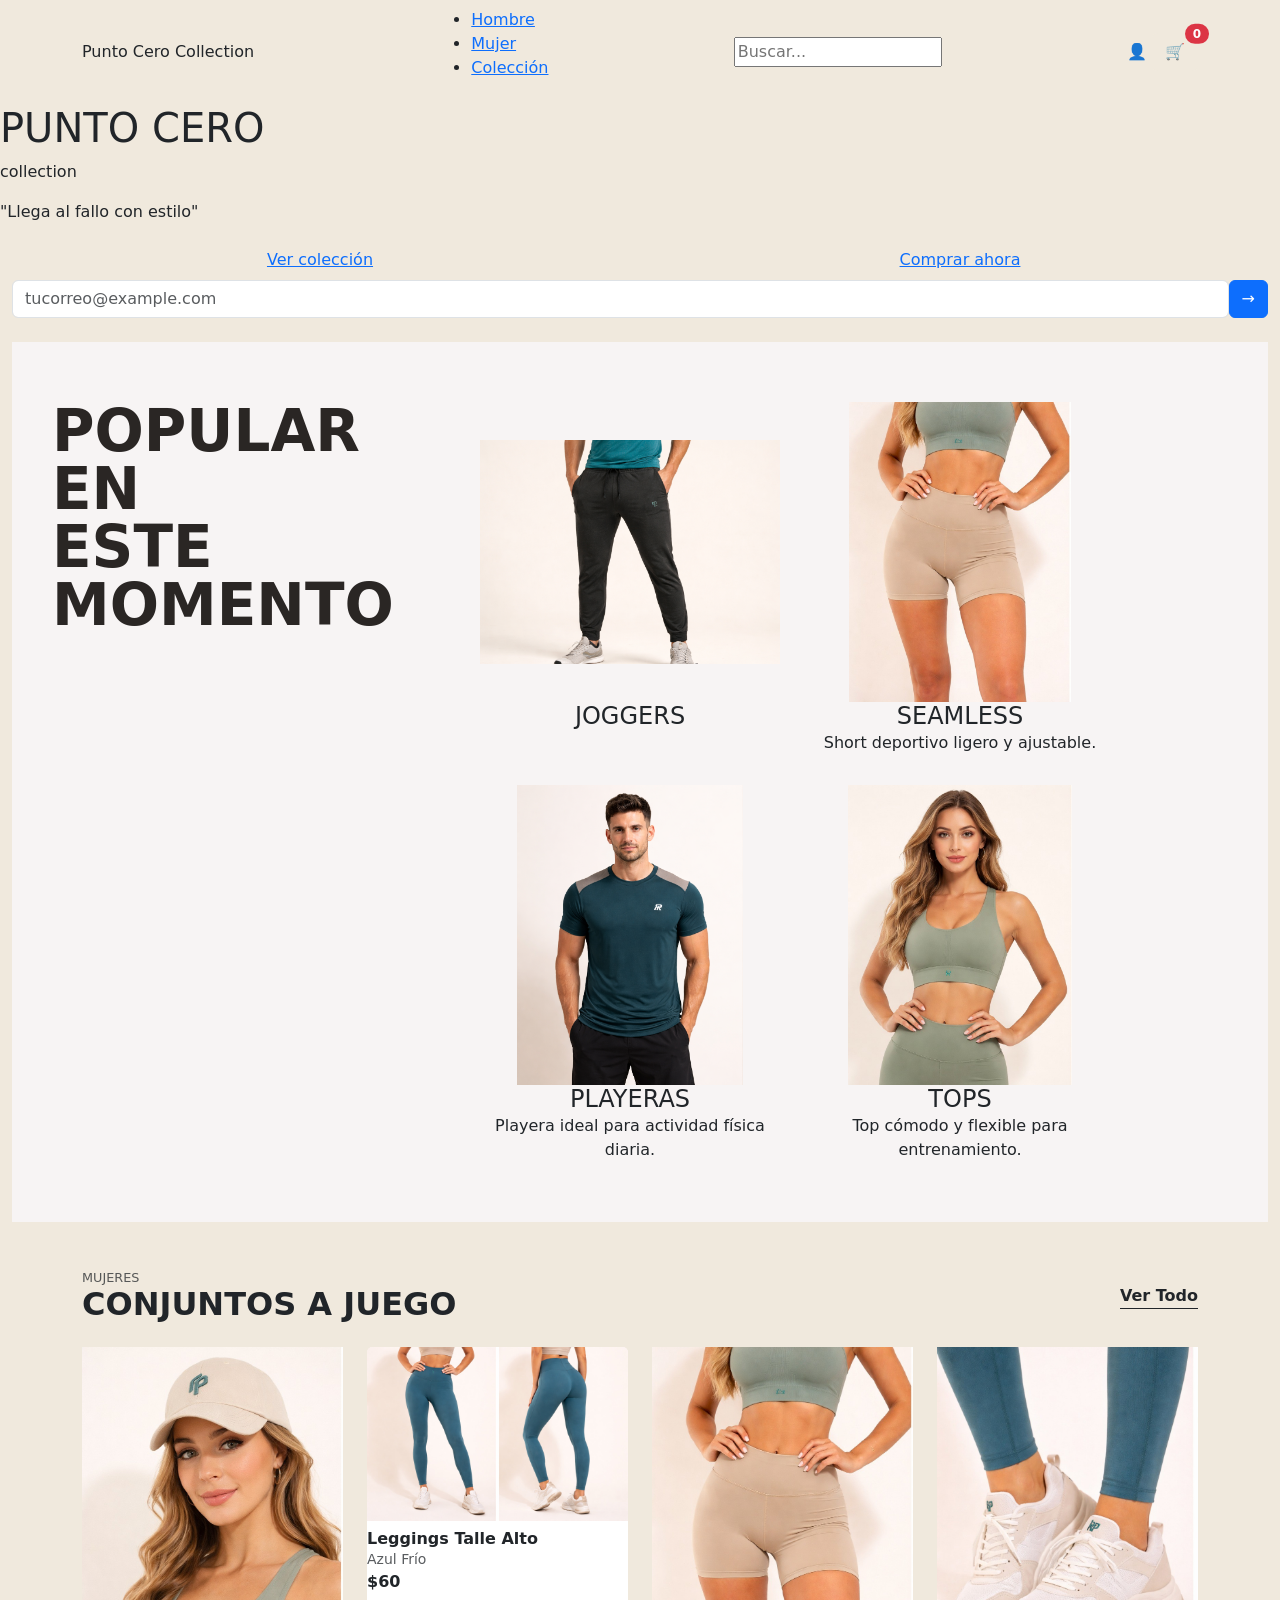
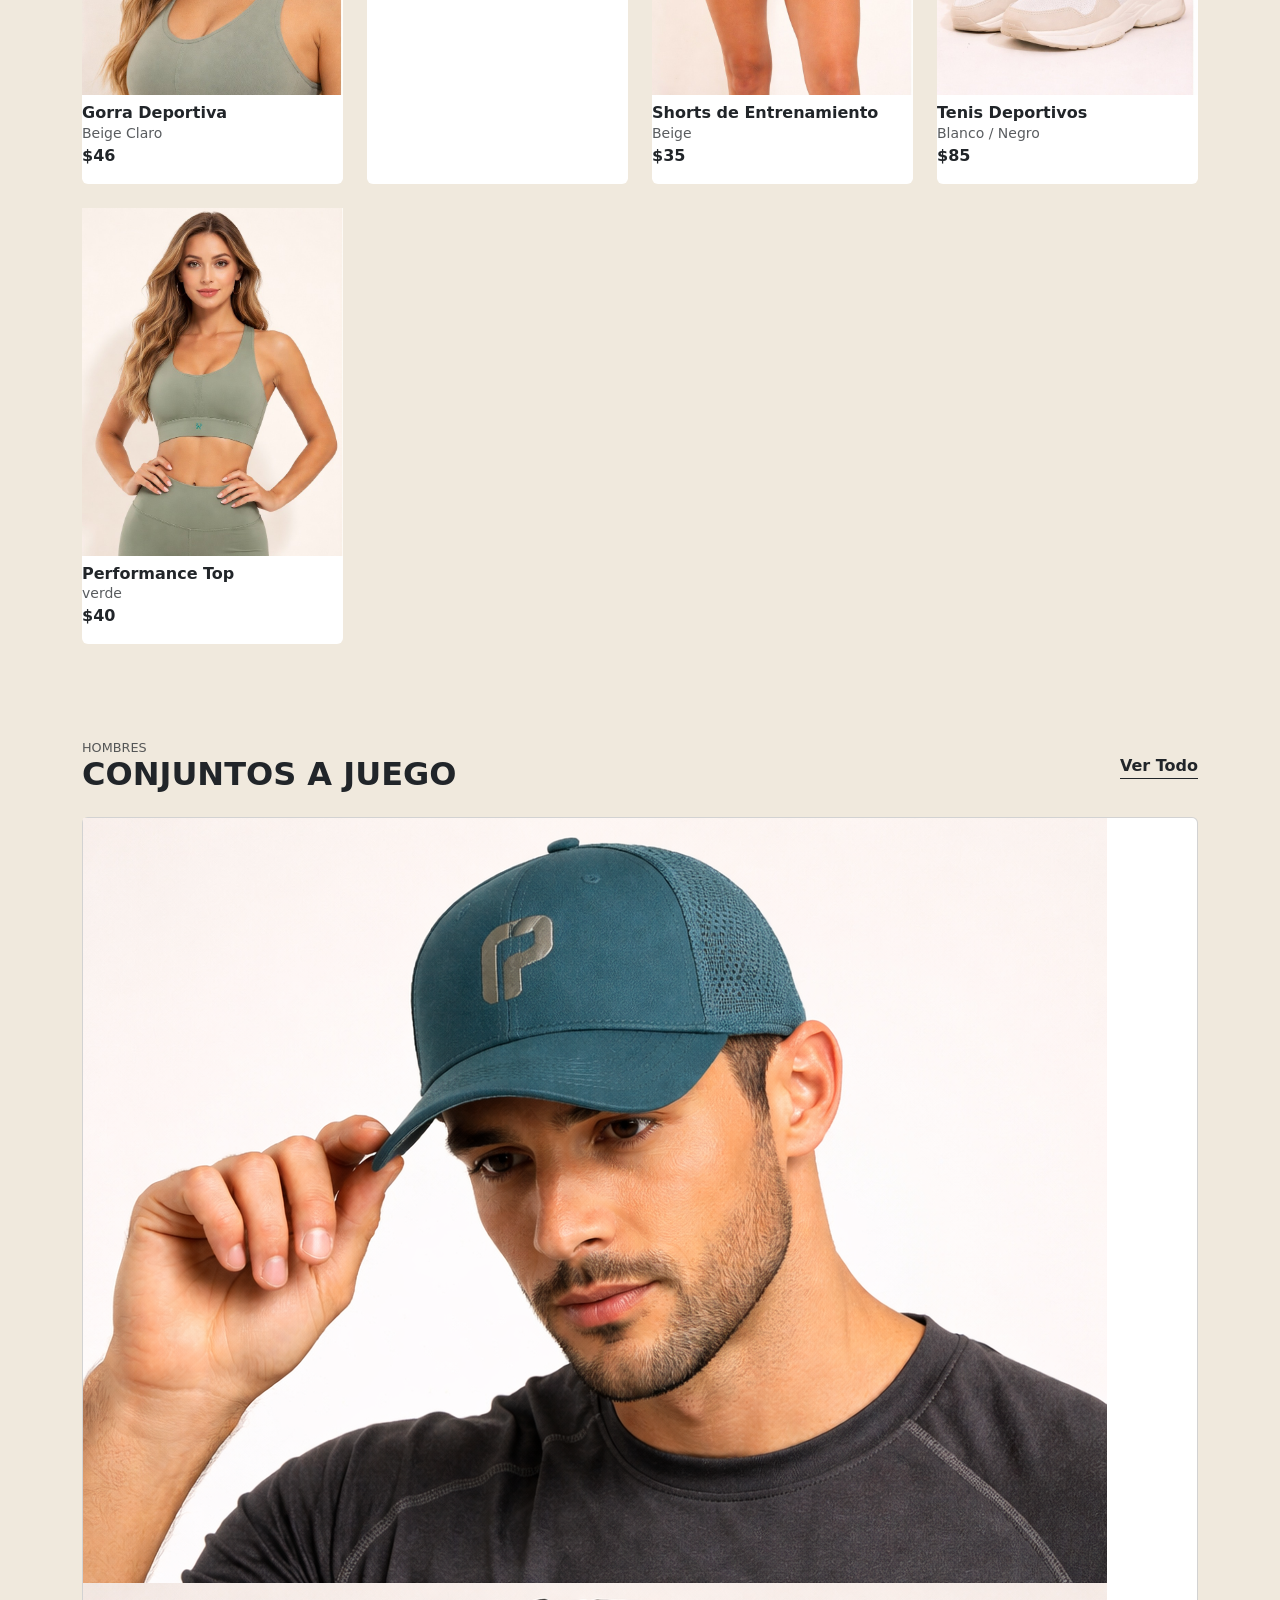
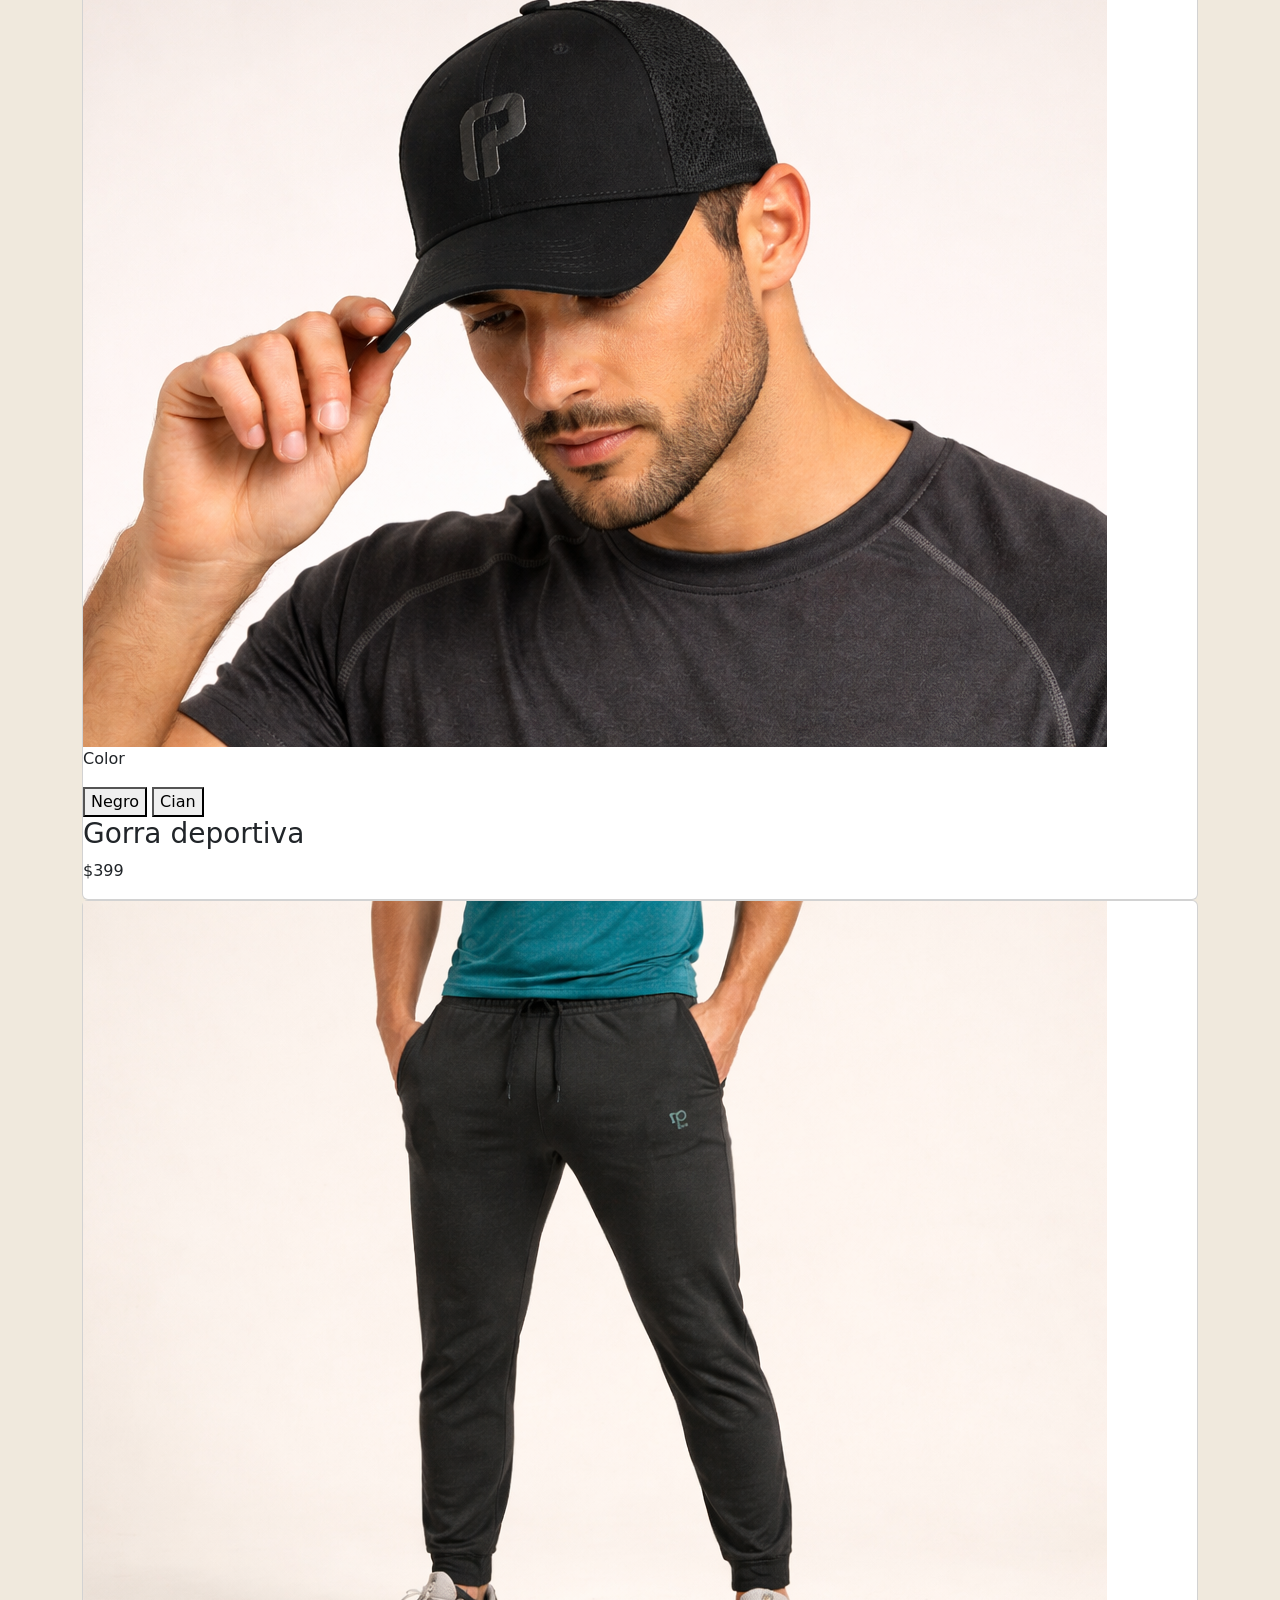
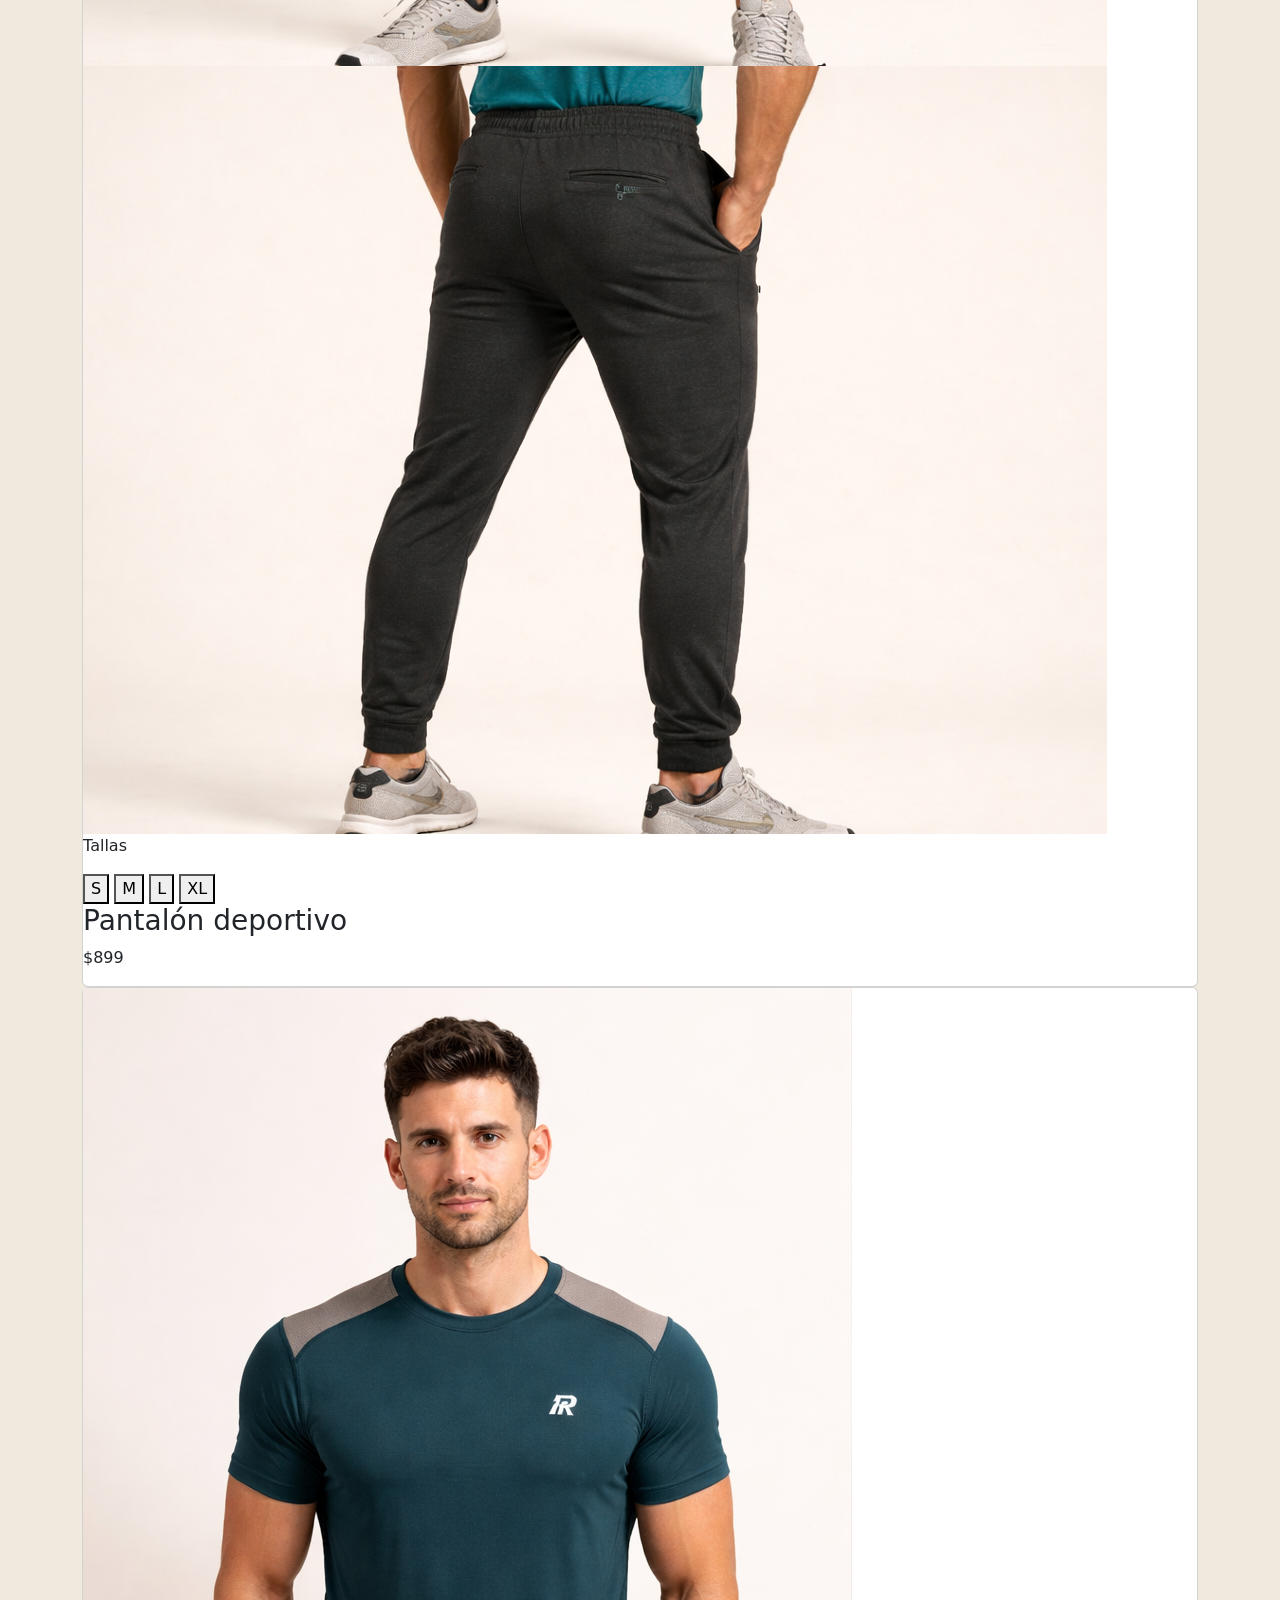
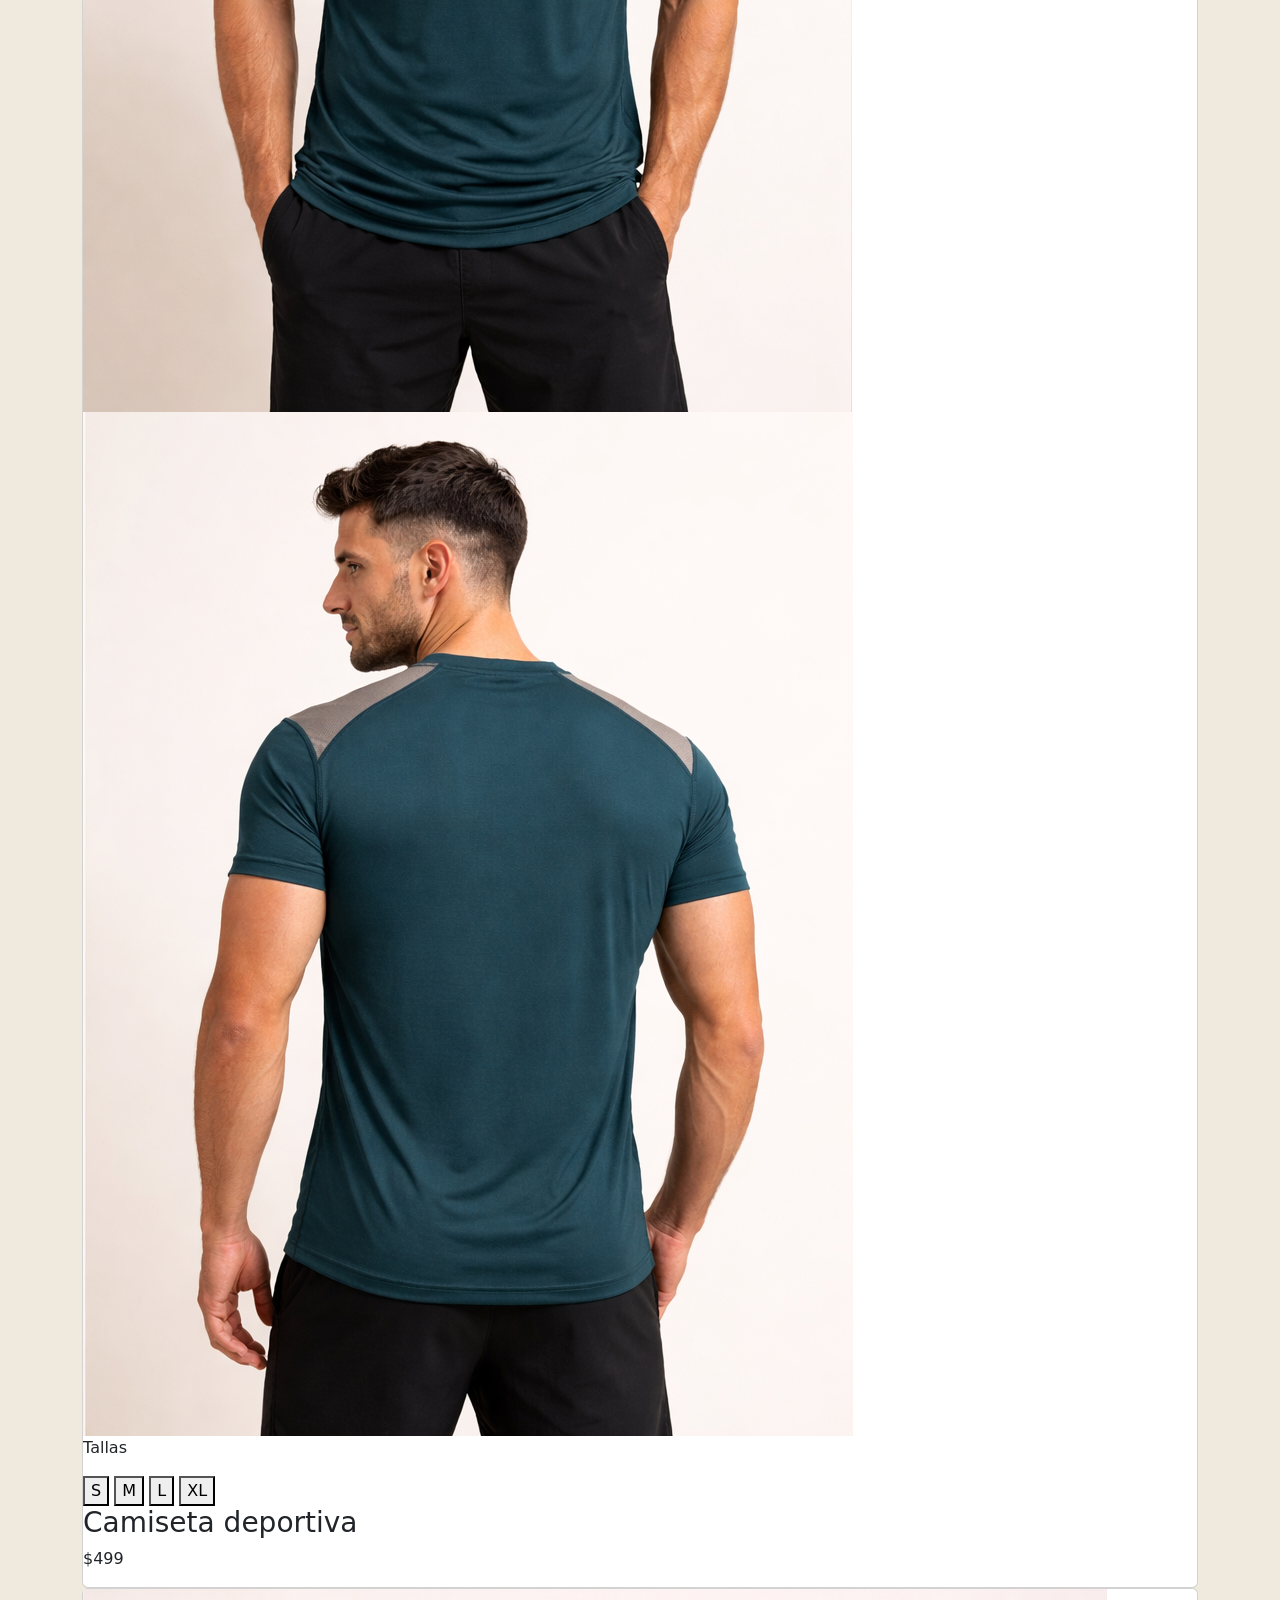
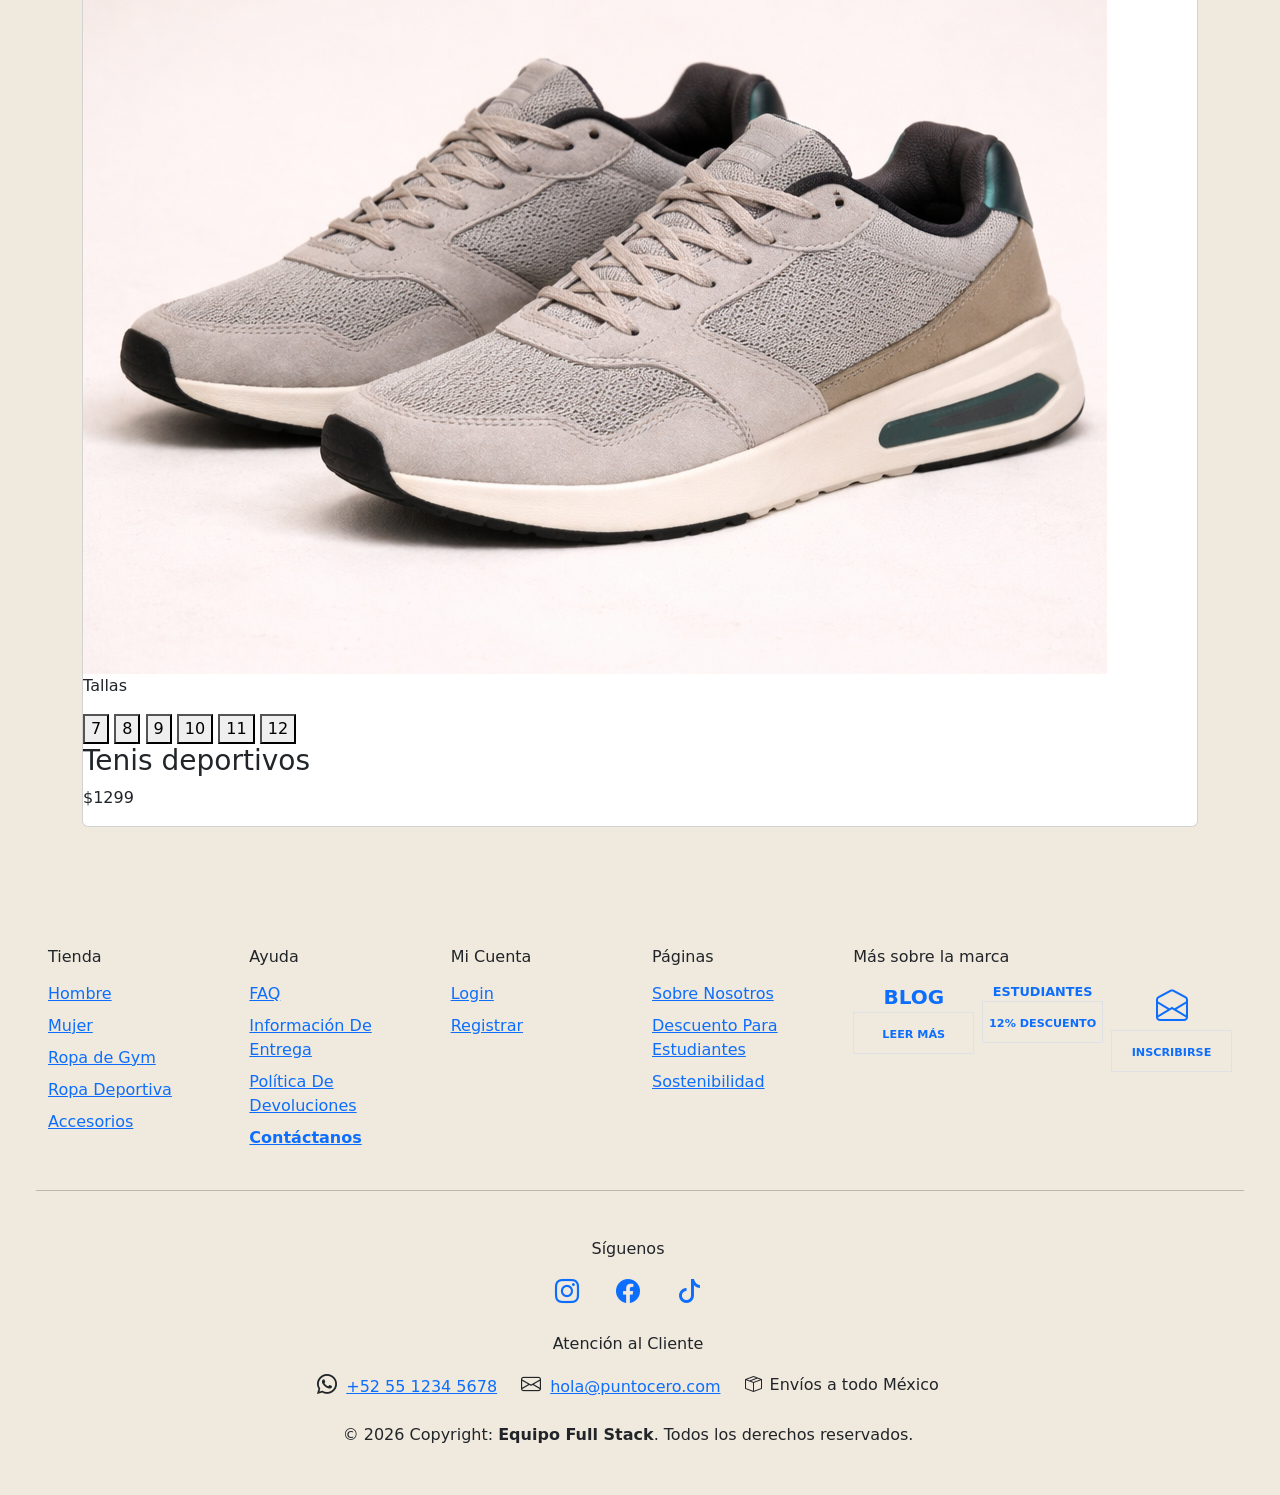
==== commit 1ab5ddf1: "Merge branch 'Mariana-cambios'" ====
--- a/Landing-page/main.html
+++ b/Landing-page/main.html
@@ -2,6 +2,7 @@
 <html lang="es">
 
 <head>
+  <link href="https://fonts.googleapis.com/css2?family=Cinzel:wght@400;700&display=swap" rel="stylesheet">
   <link href="https://cdn.jsdelivr.net/npm/bootstrap@5.3.0/dist/css/bootstrap.min.css" rel="stylesheet">
   <link rel="stylesheet" href="https://cdn.jsdelivr.net/npm/bootstrap-icons@1.10.5/font/bootstrap-icons.css">
   <meta charset="UTF-8">
@@ -9,6 +10,7 @@
   <title>Punto Cero Collection</title>
 
   <!-- Google Fonts -->
+   
   <link href="https://fonts.googleapis.com/css2?family=Playfair+Display:wght@500;700&display=swap" rel="stylesheet">
 
   <!-- CSS -->
@@ -52,64 +54,100 @@
 
   <header>
 
-  <nav class="navbar">
-    <div class="container">
-
-      <!-- LOGO -->
-      <div class="logo">
-        <span class="logo-main">Punto Cero</span>
-        <span class="logo-sub">Collection</span>
-      </div>
-
-      <!-- MENÚ -->
-      <ul class="menu">
-        <li><a href="#">Hombre</a></li>
-        <li><a href="#">Mujer</a></li>
-        <li><a href="#">Colección</a></li>
-      </ul>
-
-      <!-- BUSCADOR -->
-      <input type="text" placeholder="Buscar..." class="search">
-
-      <!-- ICONOS -->
-      <div class="icons">
-        <span class="user-icon">👤</span>
-
-
-        <button type="button" id="carro" data-bs-placement="bottom" class="btn  position-relative"
-          style="background-color: #F0E9DD;" data-bs-toggle="popover" data-bs-title="Popover title"
-          data-bs-content="And here’s some amazing content. It’s very engaging. Right?">
-
-          <span class="carrito-btn">🛒</span>
-
-
-          <span id="cart-cuantity"
-            class="position-absolute top-0 start-100 translate-middle badge rounded-pill bg-danger">
-
-          </span>
-
-        </button>
-
-      </div>
-
-    </div>
-  </nav>
+    <nav class="navbar">
+      <div class="container">
+
+        <!-- LOGO -->
+        <div class="logo">
+          <span class="logo-main">Punto Cero</span>
+          <span class="logo-sub">Collection</span>
+        </div>
+
+        <!-- MENÚ -->
+        <ul class="menu">
+          <li><a href="#">Hombre</a></li>
+          <li><a href="#">Mujer</a></li>
+          <li><a href="#">Colección</a></li>
+        </ul>
+
+        <!-- BUSCADOR -->
+        <input type="text" placeholder="Buscar..." class="search">
+
+        <!-- ICONOS -->
+        <div class="icons">
+          <span class="user-icon">👤</span>
+
+
+          <button type="button" id="carro" data-bs-placement="bottom" class="btn  position-relative"
+            style="background-color: #F0E9DD;" data-bs-toggle="popover" data-bs-title="Popover title"
+            data-bs-content="And here’s some amazing content. It’s very engaging. Right?">
+
+            <span class="carrito-btn">🛒</span>
+
+
+            <span id="cart-cuantity"
+              class="position-absolute top-0 start-100 translate-middle badge rounded-pill bg-danger">
+
+            </span>
+
+          </button>
+
+        </div>
+
+      </div>
+    </nav>
 
   </header>
 
-
-  <div class="hero-image">
-    <div class="hero-head">
-      <h1>La mejor ropa <br> para ti</h1>
+<div class="hero-image">
+
+  <div>
+    <div class="hero-head col-5s">
+      <h1>PUNTO CERO</h1>
     </div>
     <div class="hero-text">
-      <p>Encuentra tu conjunto <br> deportivo favorito. </p>
-      <!-- Incluir el formulario y/o botones para compra-->
+      <p>collection </p>
+    </div>
+    <div class="slogan">
+      <p>"Llega al fallo con estilo"</p>
     </div>
   </div>
 
 
+<div class="hero-cta">
+
+  <div class="container-fluid">
+    <div class="row">
+      <div class="col-12 col-sm-6 p-2 text-center">
+<a href="#coleccion" class="btn-atletico btn-principal">Ver colección</a>
+      </div>
+      <div class="col-12 col-sm-6 p-2 text-center">
+  <a href="#tienda" class="btn-atletico btn-secundario">Comprar ahora</a>
+
+      </div>
+    </div>
+    <div class="row">
+<div class="col-12">
+  <form class="registro-form d-flex justify-content-center">
+    <input type="email" id="emailInput" placeholder="tucorreo@example.com" class="form-control">
+    <button type="submit" class="btn btn-primary">→</button>
+  </form>
+</div>
+    </div>
+  </div>
   
+
+</div>
+
+
+
+
+</div>
+
+
+
+
+
 
   <main class="container-fluid flex-grow-1 my-4" style="flex-direction: column; display: flex;">
 
@@ -323,8 +361,8 @@
 
 
 
-<section class="container my-5"   style="flex-direction: column; display: flex; justify-content: start;">
-<div class="d-flex justify-content-between align-items-center mb-4 " style="width: 100%;">
+    <section class="container my-5" style="flex-direction: column; display: flex; justify-content: start;">
+      <div class="d-flex justify-content-between align-items-center mb-4 " style="width: 100%;">
         <div>
           <h6 class="text-uppercase mb-0 text-muted" style="font-size: 0.8rem;">Hombres</h6>
           <h2 class="fw-bold m-0">CONJUNTOS A JUEGO</h2>
@@ -337,133 +375,133 @@
 
 
 
-<div class="card">
-
-<div class="producto-img">
-
-<img src="Pictures/Hombres/Gorra_1.png" style="object-fit: cover;" class="img1" alt="Gorra">
-<img src="Pictures/Hombres/Gorra_2.png" style="object-fit: cover;" class="img2" alt="Gorra vista 2">
-
-<div class="overlay">
-
-<p>Color</p>
-
-<div class="colores">
-<button>Negro</button>
-<button>Cian</button>
-</div>
-
-</div>
-
-</div>
-
-<h3>Gorra deportiva</h3>
-<p>$399</p>
-
-</div>
-
-
-
-<div class="card">
-
-<div class="producto-img">
-
-<img src="Pictures/Hombres/Pantalon_1.png"  style="object-fit: cover;" class="img1" alt="Pantalon">
-<img src="Pictures/Hombres/Pantalon_2.png"  style="object-fit: cover;" class="img2" alt="Pantalon vista 2">
-
-<div class="overlay">
-
-<p>Tallas</p>
-
-<div class="tallas">
-<button>S</button>
-<button>M</button>
-<button>L</button>
-<button>XL</button>
-</div>
-
-</div>
-
-</div>
-
-<h3>Pantalón deportivo</h3>
-<p>$899</p>
-
-</div>
-
-
-
-
-<div class="card">
-
-<div class="producto-img">
-
-<img src="Pictures/Hombres/Playera_1.png" style="object-fit: cover;" class="img1" alt="Playera">
-<img src="Pictures/Hombres/Playera_2.png" style="object-fit: cover;" class="img2" alt="Playera vista 2">
-
-<div class="overlay">
-
-<p>Tallas</p>
-
-<div class="tallas">
-<button>S</button>
-<button>M</button>
-<button>L</button>
-<button>XL</button>
-</div>
-
-</div>
-
-</div>
-
-<h3>Camiseta deportiva</h3>
-<p>$499</p>
-
-</div>
-
-
-
-<div class="card">
-
-<div class="producto-img">
-
-<img src="Pictures/Hombres/Tennis_2.png"  style="object-fit: cover;" class="img1" alt="Tenis">
-
-<div class="overlay">
-
-<p>Tallas</p>
-
-<div class="tallas">
-<button>7</button>
-<button>8</button>
-<button>9</button>
-<button>10</button>
-<button>11</button>
-<button>12</button>
-</div>
-
-</div>
-
-</div>
-
-<h3>Tenis deportivos</h3>
-<p>$1299</p>
-
-</div>
-
-
-</div>
-
-</section>
+        <div class="card">
+
+          <div class="producto-img">
+
+            <img src="Pictures/Hombres/Gorra_1.png" style="object-fit: cover;" class="img1" alt="Gorra">
+            <img src="Pictures/Hombres/Gorra_2.png" style="object-fit: cover;" class="img2" alt="Gorra vista 2">
+
+            <div class="overlay">
+
+              <p>Color</p>
+
+              <div class="colores">
+                <button>Negro</button>
+                <button>Cian</button>
+              </div>
+
+            </div>
+
+          </div>
+
+          <h3>Gorra deportiva</h3>
+          <p>$399</p>
+
+        </div>
+
+
+
+        <div class="card">
+
+          <div class="producto-img">
+
+            <img src="Pictures/Hombres/Pantalon_1.png" style="object-fit: cover;" class="img1" alt="Pantalon">
+            <img src="Pictures/Hombres/Pantalon_2.png" style="object-fit: cover;" class="img2" alt="Pantalon vista 2">
+
+            <div class="overlay">
+
+              <p>Tallas</p>
+
+              <div class="tallas">
+                <button>S</button>
+                <button>M</button>
+                <button>L</button>
+                <button>XL</button>
+              </div>
+
+            </div>
+
+          </div>
+
+          <h3>Pantalón deportivo</h3>
+          <p>$899</p>
+
+        </div>
+
+
+
+
+        <div class="card">
+
+          <div class="producto-img">
+
+            <img src="Pictures/Hombres/Playera_1.png" style="object-fit: cover;" class="img1" alt="Playera">
+            <img src="Pictures/Hombres/Playera_2.png" style="object-fit: cover;" class="img2" alt="Playera vista 2">
+
+            <div class="overlay">
+
+              <p>Tallas</p>
+
+              <div class="tallas">
+                <button>S</button>
+                <button>M</button>
+                <button>L</button>
+                <button>XL</button>
+              </div>
+
+            </div>
+
+          </div>
+
+          <h3>Camiseta deportiva</h3>
+          <p>$499</p>
+
+        </div>
+
+
+
+        <div class="card">
+
+          <div class="producto-img">
+
+            <img src="Pictures/Hombres/Tennis_2.png" style="object-fit: cover;" class="img1" alt="Tenis">
+
+            <div class="overlay">
+
+              <p>Tallas</p>
+
+              <div class="tallas">
+                <button>7</button>
+                <button>8</button>
+                <button>9</button>
+                <button>10</button>
+                <button>11</button>
+                <button>12</button>
+              </div>
+
+            </div>
+
+          </div>
+
+          <h3>Tenis deportivos</h3>
+          <p>$1299</p>
+
+        </div>
+
+
+      </div>
+
+    </section>
 
 
   </main>
 
   <footer class="custom-footer pt-5 pb-4 mt-auto">
-    <div class="container-fluid px-5"> 
-      
+    <div class="container-fluid px-5">
+
       <div class="row text-start mb-4">
-        
+
         <div class="col-md-2 mb-4">
           <h6 class="footer-title mb-3">Tienda</h6>
           <ul class="list-unstyled">
@@ -537,61 +575,47 @@
             </div>
           </div>
 
-          <div class="mt-4 text-center text-md-end">
-            <h6 class="text-uppercase fw-bold mb-4">Contacto del Equipo</h6>
-            <ul class="list-unstyled">
-              <li class="mb-3">
-                <a href="mailto:erick.devfake@blogsite.com"
-                  class="text-light text-decoration-none">erick.devfake@blogsite.com <i
-                    class="bi bi-envelope ms-2"></i></a>
-              </li>
-              <li class="mb-3">
-                <a href="mailto:companero.devfake@blogsite.com"
-                  class="text-light text-decoration-none">companero.devfake@blogsite.com <i
-                    class="bi bi-envelope ms-2"></i></a>
-              </li>
-            </ul>
-          </div>
-
-      </div>
-
-      <hr class="mb-4">
-
-      <div class="row text-center mt-4">
-        
-        <div class="col-12 mb-4">
-          <h6 class="footer-title mb-3">Síguenos</h6>
-          <a href="#" class="mx-3 fs-4 social-icon"><i class="bi bi-instagram"></i></a>
-          <a href="#" class="mx-3 fs-4 social-icon"><i class="bi bi-facebook"></i></a>
-          <a href="#" class="mx-3 fs-4 social-icon"><i class="bi bi-tiktok"></i></a>
-        </div>
-
-        <div class="col-12 mb-4">
-          <h6 class="footer-title mb-3">Atención al Cliente</h6>
-          <div class="d-flex justify-content-center flex-wrap gap-4">
-            <span>
-              <i class="bi bi-whatsapp me-1 contact-icon fs-5"></i>
-              <a href="https://wa.me/525512345678" target="_blank" class="footer-link align-middle">+52 55 1234 5678</a>
-            </span>
-            <span>
-              <i class="bi bi-envelope me-1 contact-icon fs-5"></i>
-              <a href="mailto:hola@puntocero.com" class="footer-link align-middle">hola@puntocero.com</a>
-            </span>
-            <span class="copyright-text align-middle mt-1">
-              <i class="bi bi-box-seam me-1"></i> Envíos a todo México
-            </span>
-          </div>
-        </div>
-
-        <div class="col-12">
-          <p class="copyright-text mb-0">
-            © 2026 Copyright: <strong>Equipo Full Stack</strong>. Todos los derechos reservados.
-          </p>
-        </div>
-
-      </div>
-      
-    </div>
+
+        </div>
+
+        <hr class="mb-4">
+
+        <div class="row text-center mt-4">
+
+          <div class="col-12 mb-4">
+            <h6 class="footer-title mb-3">Síguenos</h6>
+            <a href="#" class="mx-3 fs-4 social-icon"><i class="bi bi-instagram"></i></a>
+            <a href="#" class="mx-3 fs-4 social-icon"><i class="bi bi-facebook"></i></a>
+            <a href="#" class="mx-3 fs-4 social-icon"><i class="bi bi-tiktok"></i></a>
+          </div>
+
+          <div class="col-12 mb-4">
+            <h6 class="footer-title mb-3">Atención al Cliente</h6>
+            <div class="d-flex justify-content-center flex-wrap gap-4">
+              <span>
+                <i class="bi bi-whatsapp me-1 contact-icon fs-5"></i>
+                <a href="https://wa.me/525512345678" target="_blank" class="footer-link align-middle">+52 55 1234
+                  5678</a>
+              </span>
+              <span>
+                <i class="bi bi-envelope me-1 contact-icon fs-5"></i>
+                <a href="mailto:hola@puntocero.com" class="footer-link align-middle">hola@puntocero.com</a>
+              </span>
+              <span class="copyright-text align-middle mt-1">
+                <i class="bi bi-box-seam me-1"></i> Envíos a todo México
+              </span>
+            </div>
+          </div>
+
+          <div class="col-12">
+            <p class="copyright-text mb-0">
+              © 2026 Copyright: <strong>Equipo Full Stack</strong>. Todos los derechos reservados.
+            </p>
+          </div>
+
+        </div>
+
+      </div>
   </footer>
 
   <script src="https://cdn.jsdelivr.net/npm/bootstrap@5.3.8/dist/js/bootstrap.bundle.min.js"
@@ -602,8 +626,9 @@
 </body>
 
 
-  <script src="https://cdn.jsdelivr.net/npm/bootstrap@5.3.0/dist/js/bootstrap.bundle.min.js"></script>
-  <script src="script.js"></script>
+<script src="https://cdn.jsdelivr.net/npm/bootstrap@5.3.0/dist/js/bootstrap.bundle.min.js"></script>
+<script src="script.js"></script>
 
 </body>
+
 </html>
--- a/Landing-page/styles.css
+++ b/Landing-page/styles.css
@@ -3,6 +3,11 @@
   width: 100%;
   padding: 60px 40px;
   background: #f7f4f4;
+/*Contenedor TRENDING*/
+* {
+    margin: 0;
+    padding: 0;
+    box-sizing: border-box;
 }
 
 /* layout general: título izquierda / productos derecha */
@@ -11,6 +16,10 @@
   align-items: flex-start;
   justify-content: space-between;
   gap: 50px;
+body {
+    font-family: Arial, Helvetica, sans-serif;
+    background-color: #f5f5f3;
+    color: #2a2624;
 }
 
 /* bloque del título */
@@ -128,6 +137,12 @@
   font-weight: 600;
   cursor: pointer;
   transition: 0.25s ease;
+.item h4 {
+    font-size: 1rem;
+    font-weight: 900;
+    margin-top: 14px;
+    margin-bottom: 10px;
+    text-transform: uppercase;
 }
 
 .tallas button:hover {
@@ -168,6 +183,19 @@
     flex-wrap: wrap;
     justify-content: center;
   }
+.item p {
+    font-size: 0.95rem;
+    color: #8a7e73;
+    line-height: 1.45;
+    max-width: 95%;
+}
+
+/* Tamaño de imagenes TRENDING */
+.item img {
+    width: 100%;
+    height: 280px;
+    object-fit: cover;
+    object-position: top;
 }
 /* 
 .hero-text { 
@@ -186,16 +214,274 @@
     height: 100%;
 }
 
+
+/* RESET */
+body {
+    margin: 0;
+    font-family: Arial, sans-serif;
+    background-color: #fdf8f7;
+}
+
+/* NAVBAR */
+.navbar {
+    background-color: #f0e9dd;
+    border-bottom: 1px solid #c5b6a3;
+    padding: 15px 40px;
+    box-shadow: 0 2px 8px rgba(0, 0, 0, 0.05);
+}
+
+/* CONTENEDOR */
+.container {
+    display: flex;
+    align-items: center;
+    justify-content: space-between;
+    max-width: 1200px;
+    margin: 0 auto;
+}
+
+/* LOGO */
+.logo {
+    display: flex;
+    flex-direction: column;
+    align-items: center;
+    line-height: 1;
+}
+
+.logo-main {
+    font-family: "Playfair Display", serif;
+    font-size: 26px;
+    color: #0d6e79;
+}
+
+.logo-sub {
+    font-family: "Playfair Display", serif;
+    font-size: 14px;
+    color: #0d6e79;
+    letter-spacing: 2px;
+}
+
+/* MENU */
+.menu {
+    list-style: none;
+    display: flex;
+    gap: 30px;
+}
+
+.menu a {
+    text-decoration: none;
+    color: #2a2624;
+    font-weight: 500;
+    position: relative;
+    transition: 0.3s;
+}
+
+/* Hover */
+.menu a::after {
+    content: "";
+    position: absolute;
+    width: 0%;
+    height: 2px;
+    bottom: -5px;
+    left: 0;
+    background-color: #0d6e79;
+    transition: 0.3s;
+}
+
+.menu a:hover::after {
+    width: 100%;
+}
+
+/* BUSCADOR */
+.search {
+    padding: 6px 12px;
+    border-radius: 20px;
+    border: 1px solid #c5b6a3;
+    outline: none;
+    background-color: white;
+    margin-right: 15px;
+}
+
+/* ICONOS */
+.icons {
+    display: flex;
+    gap: 15px;
+    font-size: 18px;
+    cursor: pointer;
+    color: #2a2624;
+}
+
+.icons span {
+    transition: 0.3s;
+}
+
+.icons span:hover {
+    color: #0d6e79;
+}
+
+body {
+    background-color: #fdf8f7 !important; /* Fondo */
+}
+
+.custom-footer {
+    background-color: #f0e9dd !important;
+    border-top: 1px solid #c5b6a3 !important;
+}
+
+/* Títulos columnas */
+.custom-footer .footer-title {
+    color: #0d6e79 !important;
+    text-transform: uppercase;
+    font-weight: bold;
+    letter-spacing: 1px;
+}
+
+/* Enlaces normales */
+.custom-footer a.footer-link {
+    color: #2a2624 !important;
+    text-decoration: none !important;
+    transition:
+        color 0.3s ease,
+        padding-left 0.3s ease;
+}
+
+/* Enlaces hover*/
+.custom-footer a.footer-link:hover {
+    color: #0d6e79 !important;
+    padding-left: 5px;
+}
+
+* {
+    margin: 0;
+    padding: 0;
+    box-sizing: border-box;
+    font-family: Arial, Helvetica, sans-serif;
+}
+
+.hombres {
+    padding: 50px;
+    text-align: center;
+}
+
+.hombres h2 {
+    margin-bottom: 40px;
+    font-size: 28px;
+}
+
+/* CONTENEDOR */
+
+.contenedor-productos {
+    display: flex;
+    justify-content: center;
+    gap: 30px;
+    flex-wrap: wrap;
+}
+
+.card {
+    width: 300px;
+    text-align: center;
+    cursor: pointer;
+}
+
+.producto-img {
+    position: relative;
+    width: 300px;
+    height: 300px;
+    overflow: hidden;
+}
+
+.producto-img img {
+    width: 100%;
+    height: 100%;
+    object-fit: contain;
+    transition: transform 0.3s ease;
+}
+
+/* EFECTO ZOOM */
+
+.producto-img:hover img {
+    transform: scale(1.05);
+}
+
+/* SEGUNDA IMAGEN */
+
+.img2 {
+    position: absolute;
+    top: 0;
+    left: 0;
+    opacity: 0;
+    transition: opacity 0.4s ease;
+}
+
+.producto-img:hover .img2 {
+    opacity: 1;
+}
+
+/* OVERLAY SOLO ABAJO */
+
+.overlay {
+    position: absolute;
+    bottom: 0;
+    left: 0;
+    width: 100%;
+    background: rgba(0, 0, 0, 0.7);
+    color: white;
+    padding: 10px;
+    text-align: center;
+
+    opacity: 0;
+    transition: 0.3s;
+}
+
+.producto-img:hover .overlay {
+    opacity: 1;
+}
+
+.tallas,
+.colores {
+    display: flex;
+    justify-content: center;
+    gap: 8px;
+    margin-top: 5px;
+}
+
+.tallas button,
+.colores button {
+    padding: 5px 10px;
+    border: none;
+    background: white;
+    cursor: pointer;
+    font-size: 13px;
+    border-radius: 4px;
+}
+
+.tallas button:hover,
+.colores button:hover {
+    background: #00ffff;
+}
+
+.card h3 {
+    margin-top: 10px;
+    font-size: 16px;
+}
+
+.card p {
+    color: gray;
+    font-size: 14px;
+    margin-top: 3px;
+}
+
 /* The hero image */
 .hero-image {
-  /* Use "linear-gradient" to add a darken background effect to the image (photographer.jpg). This will make the text easier to read */
+
+  grid-template-columns: 1fr 1fr 1fr; /* 3 columnas */
+  grid-template-rows: auto;
+  gap: 16px;
+
+
+  padding: 5vh;
   background-image: linear-gradient(rgba(175, 175, 175, 0.5), rgba(0, 0, 0, 0.5)), url("Pictures/Hero/Hero.png");
-  /*background-image: linear-gradient(rgba(0, 0, 0, 0.5), rgba(0, 0, 0, 0.5)), url("Pictures/Hero/Hero.png");*/
-
-  /* Set a specific height */
-  height: 75%;
-
-  /* Position and center the image to scale nicely on all screens */
+
+
   background-position: center;
   background-repeat: no-repeat;
   background-size: cover;
@@ -203,295 +489,152 @@
 }
 
 .hero-head {
-  font-size: 2vw;
-
+  font-family: 'Cinzel', serif;
   text-align: center;
-  position: absolute;
-  top: 25%;
-  left: 15%;
-  transform: translate(-50%, -50%);
-  color: white;
+  font-weight: bolder;
+  color: #0D6E79;
 }
 
 /* Place text in the middle of the image */
 .hero-text {
   font-size: 2vw;
-
+  font-family: Lucida Handwriting, cursive;
   text-align: center;
-  position: absolute;
-  top: 50%;
-  left: 15%;
-  transform: translate(-50%, -50%);
-  color: white;
-}
-/* RESET */
-body {
-  margin: 0;
-  font-family: Arial, sans-serif;
-  background-color: #FDF8F7;
-}
-
-/* NAVBAR */
-.navbar {
-  background-color: #F0E9DD;
-  border-bottom: 1px solid #C5B6A3;
-  padding: 15px 40px;
-  box-shadow: 0 2px 8px rgba(0,0,0,0.05);
-}
-
-/* CONTENEDOR */
-.container {
-  display: flex;
-  align-items: center;
-  justify-content: space-between;
-  max-width: 1200px;
-  margin: 0 auto;
-}
-
-/* LOGO */
-.logo {
+
+  color: black;
+}
+.slogan {
+  font-family: 'Courier New', Courier, monospace;
+  font-size: 2.5vw !important;
+
+
+  text-align: center;
+  color:white ;
+}
+
+/* ── CTA container ── */
+.hero-cta {
   display: flex;
   flex-direction: column;
-  align-items: center;
-  line-height: 1;
-}
-
-.logo-main {
-  font-family: 'Playfair Display', serif;
-  font-size: 26px;
-  color: #0D6E79;
-}
-
-.logo-sub {
-  font-family: 'Playfair Display', serif;
-  font-size: 14px;
-  color: #0D6E79;
-  letter-spacing: 2px;
-}
-
-/* MENU */
-.menu {
-  list-style: none;
+  align-items: flex-start;
+  gap: 10px;
+}
+
+
+/* ── Formulario de registro ── */
+.registro-form {
   display: flex;
-  gap: 30px;
-}
-
-.menu a {
+  align-items: stretch;
+  margin-top: 4px;
+}
+.registro-form input[type="email"] {
+  font-family: 'Courier New', monospace;
+  font-size: clamp(0.65rem, 0.9vw, 0.8rem);
+  letter-spacing: 0.05em;
+  padding: 8px 14px;
+  background-color: rgba(0, 0, 0, 0.45);
+  color: #ffffff;
+  border: 1px solid rgba(255, 255, 255, 0.5);
+  border-right: none;
+  outline: none;
+  width: 30%;
+  transition: border-color 0.2s;
+}
+.registro-form input[type="email"]::placeholder {
+  color: rgba(255, 255, 255, 0.45);
+}
+.registro-form input[type="email"]:focus {
+  border-color: #0D6E79;
+}
+.registro-form button {
+  font-size: 1rem;
+  padding: 8px 14px;
+  background-color: #0D6E79;
+  color: #ffffff;
+  border: 1px solid #0D6E79;
+  cursor: pointer;
+  transition: background-color 0.2s;
+}
+.registro-form button:hover {
+  background-color: #0a5560;
+}
+
+/*Estilos de botones*/
+
+/* ── Botones base ── */
+.btn-atletico {
+  display: inline-block;
+  font-family: 'Courier New', monospace;
+  font-size: clamp(0.7rem, 1vw, 0.9rem);
+  font-weight: 700;
+  letter-spacing: 0.18em;
+  text-transform: uppercase;
   text-decoration: none;
-  color: #2A2624;
-  font-weight: 500;
-  position: relative;
-  transition: 0.3s;
-}
-
-/* Hover */
-.menu a::after {
-  content: "";
-  position: absolute;
-  width: 0%;
-  height: 2px;
-  bottom: -5px;
-  left: 0;
+  padding: 10px 28px;
+  cursor: pointer;
+  transition: all 0.2s ease;
+}
+
+/* ── Botón primario: sólido con color de marca ── */
+.btn-principal {
   background-color: #0D6E79;
-  transition: 0.3s;
-}
-
-.menu a:hover::after {
-  width: 100%;
-}
-
-/* BUSCADOR */
-.search {
-  padding: 6px 12px;
-  border-radius: 20px;
-  border: 1px solid #C5B6A3;
+  color: #ffffff;
+  border: 2px solid #0D6E79;
+  clip-path: polygon(6px 0%, 100% 0%, calc(100% - 6px) 100%, 0% 100%);
+}
+.btn-principal:hover {
+  background-color: #0a5560;
+  border-color: #0a5560;
+  letter-spacing: 0.24em;
+}
+
+/* ── Botón secundario: outline translúcido ── */
+.btn-secundario {
+  background-color: transparent;
+  color: #ffffff;
+  border: 2px solid rgba(255, 255, 255, 0.75);
+  clip-path: polygon(6px 0%, 100% 0%, calc(100% - 6px) 100%, 0% 100%);
+}
+.btn-secundario:hover {
+  background-color: rgba(255, 255, 255, 0.12);
+  border-color: #ffffff;
+  letter-spacing: 0.24em;
+}
+
+/* ── Formulario de registro ── */
+.registro-form {
+  display: flex;
+  align-items: stretch;
+  margin-top: 4px;
+}
+.registro-form input[type="email"] {
+  font-family: 'Courier New', monospace;
+  font-size: clamp(0.65rem, 0.9vw, 0.8rem);
+  letter-spacing: 0.05em;
+  padding: 8px 14px;
+  background-color: rgba(0, 0, 0, 0.45);
+  color: #ffffff;
+  border: 1px solid rgba(255, 255, 255, 0.5);
+  border-right: none;
   outline: none;
-  background-color: white;
-  margin-right: 15px;
-}
-
-/* ICONOS */
-.icons {
-  display: flex;
-  gap: 15px;
-  font-size: 18px;
+  width: 80%;
+  transition: border-color 0.2s;
+}
+.registro-form input[type="email"]::placeholder {
+  color: rgba(255, 255, 255, 0.45);
+}
+.registro-form input[type="email"]:focus {
+  border-color: #0D6E79;
+}
+.registro-form button {
+  font-size: 1rem;
+  padding: 8px 14px;
+  background-color: #0D6E79;
+  color: #ffffff;
+  border: 1px solid #0D6E79;
   cursor: pointer;
-  color: #2A2624;
-}
-
-.icons span {
-  transition: 0.3s;
-}
-
-.icons span:hover {
-  color: #0D6E79;
-}
-
-
-
-body {
-  background-color: #FDF8F7 !important; /* Fondo */
-}
-
-.custom-footer {
-  background-color: #F0E9DD !important;
-  border-top: 1px solid #C5B6A3 !important;
-}
-
-/* Títulos columnas */
-.custom-footer .footer-title {
-  color: #0D6E79 !important;
-  text-transform: uppercase;
-  font-weight: bold;
-  letter-spacing: 1px;
-}
-
-/* Enlaces normales */
-.custom-footer a.footer-link {
-  color: #2A2624 !important;
-  text-decoration: none !important;
-  transition: color 0.3s ease, padding-left 0.3s ease;
-}
-
-/* Enlaces hover*/
-.custom-footer a.footer-link:hover {
-  color: #0D6E79 !important;
-  padding-left: 5px;
-}
-
-*{
-margin:0;
-padding:0;
-box-sizing:border-box;
-font-family:Arial, Helvetica, sans-serif;
-}
-
-
-.hombres{
-padding:50px;
-text-align:center;
-}
-
-.hombres h2{
-margin-bottom:40px;
-font-size:28px;
-}
-
-
-/* CONTENEDOR */
-
-.contenedor-productos{
-display:flex;
-justify-content:center;
-gap:30px;
-flex-wrap:wrap;
-}
-
-
-
-.card{
-width:300px;
-text-align:center;
-cursor:pointer;
-}
-
-
-
-.producto-img{
-position:relative;
-width:300px;
-height:300px;
-overflow:hidden;
-}
-
-
-
-.producto-img img{
-width:100%;
-height:100%;
-object-fit:contain;
-transition:transform 0.3s ease;
-}
-
-
-/* EFECTO ZOOM */
-
-.producto-img:hover img{
-transform:scale(1.05);
-}
-
-
-/* SEGUNDA IMAGEN */
-
-.img2{
-position:absolute;
-top:0;
-left:0;
-opacity:0;
-transition:opacity 0.4s ease;
-}
-
-.producto-img:hover .img2{
-opacity:1;
-}
-
-
-/* OVERLAY SOLO ABAJO */
-
-.overlay{
-position:absolute;
-bottom:0;
-left:0;
-width:100%;
-background:rgba(0,0,0,0.7);
-color:white;
-padding:10px;
-text-align:center;
-
-opacity:0;
-transition:0.3s;
-}
-
-.producto-img:hover .overlay{
-opacity:1;
-}
-
-
-
-.tallas,
-.colores{
-display:flex;
-justify-content:center;
-gap:8px;
-margin-top:5px;
-}
-
-.tallas button,
-.colores button{
-padding:5px 10px;
-border:none;
-background:white;
-cursor:pointer;
-font-size:13px;
-border-radius:4px;
-}
-
-
-
-.tallas button:hover,
-.colores button:hover{
-background:#00ffff;
-}
-
-
-
-.card h3{
-margin-top:10px;
-font-size:16px;
-}
-
-.card p{
-color:gray;
-font-size:14px;
-margin-top:3px;
-}+  transition: background-color 0.2s;
+}
+.registro-form button:hover {
+  background-color: #0a5560;
+}
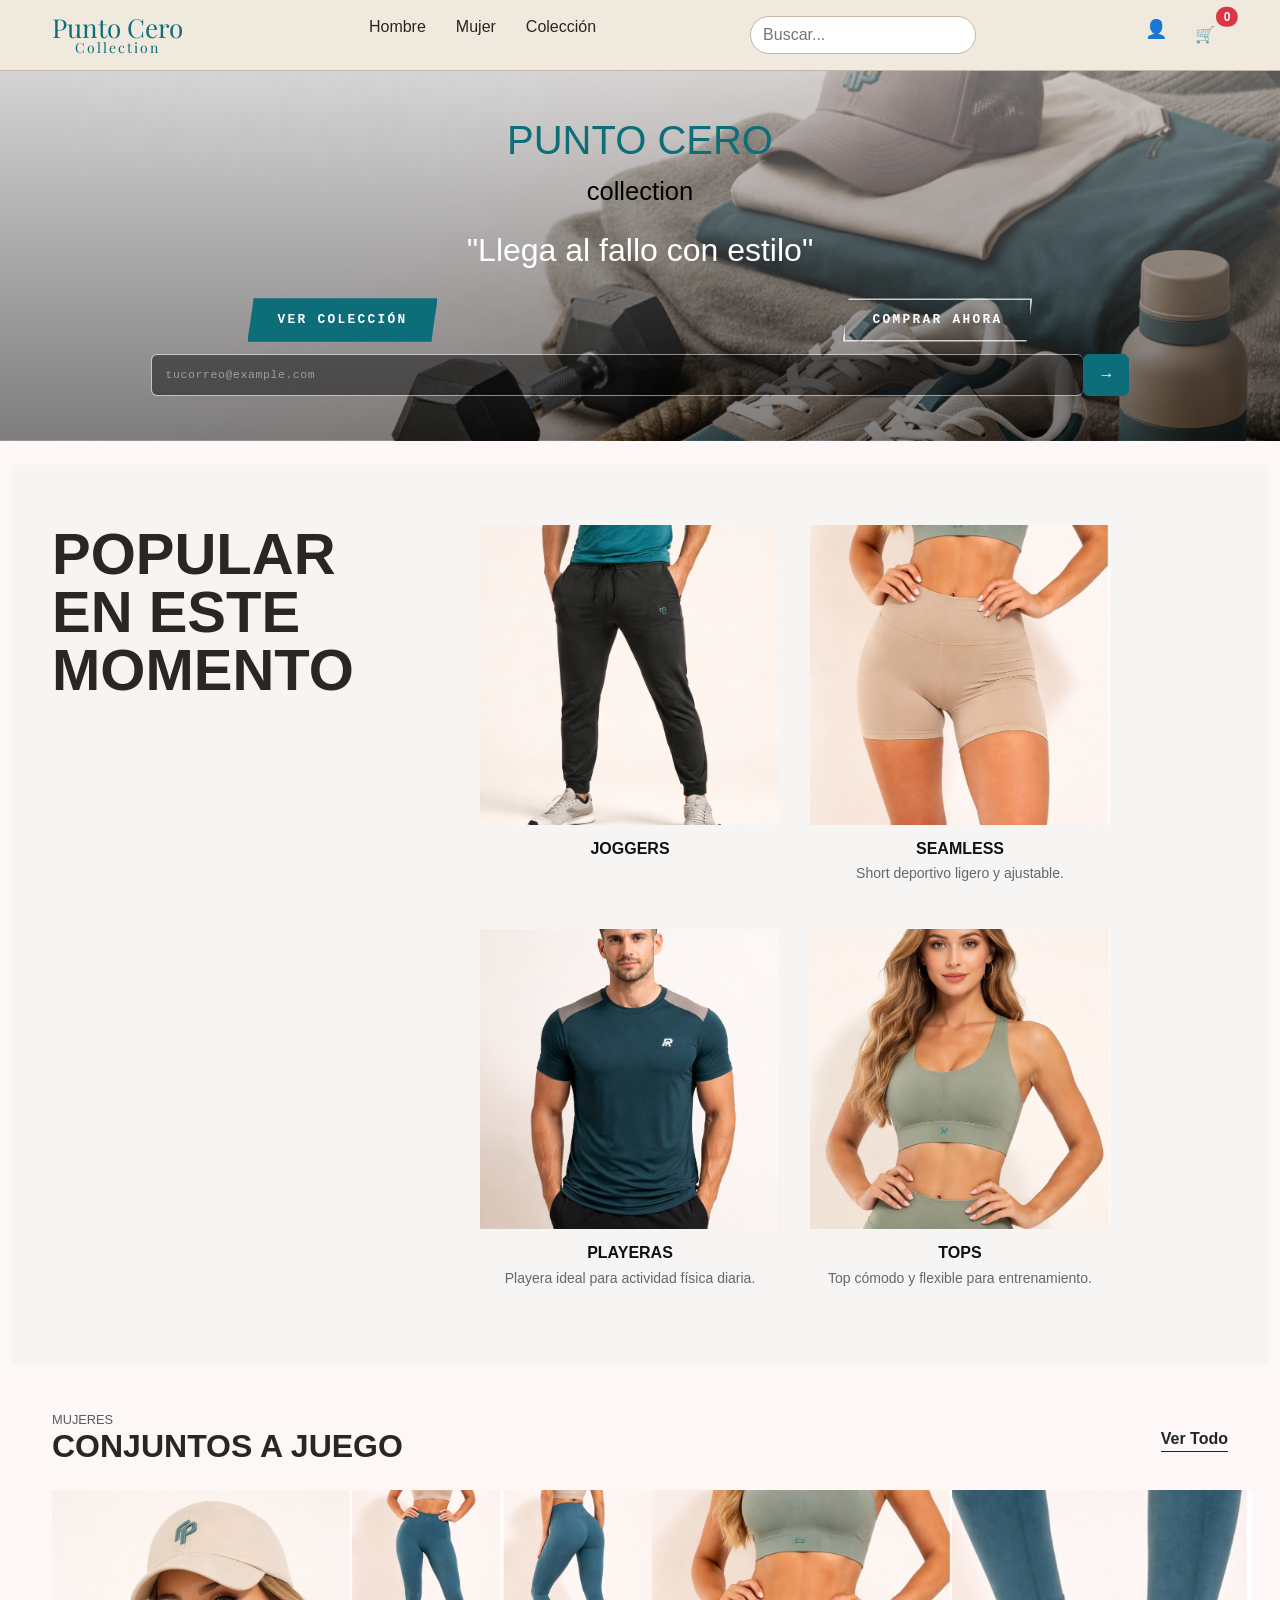
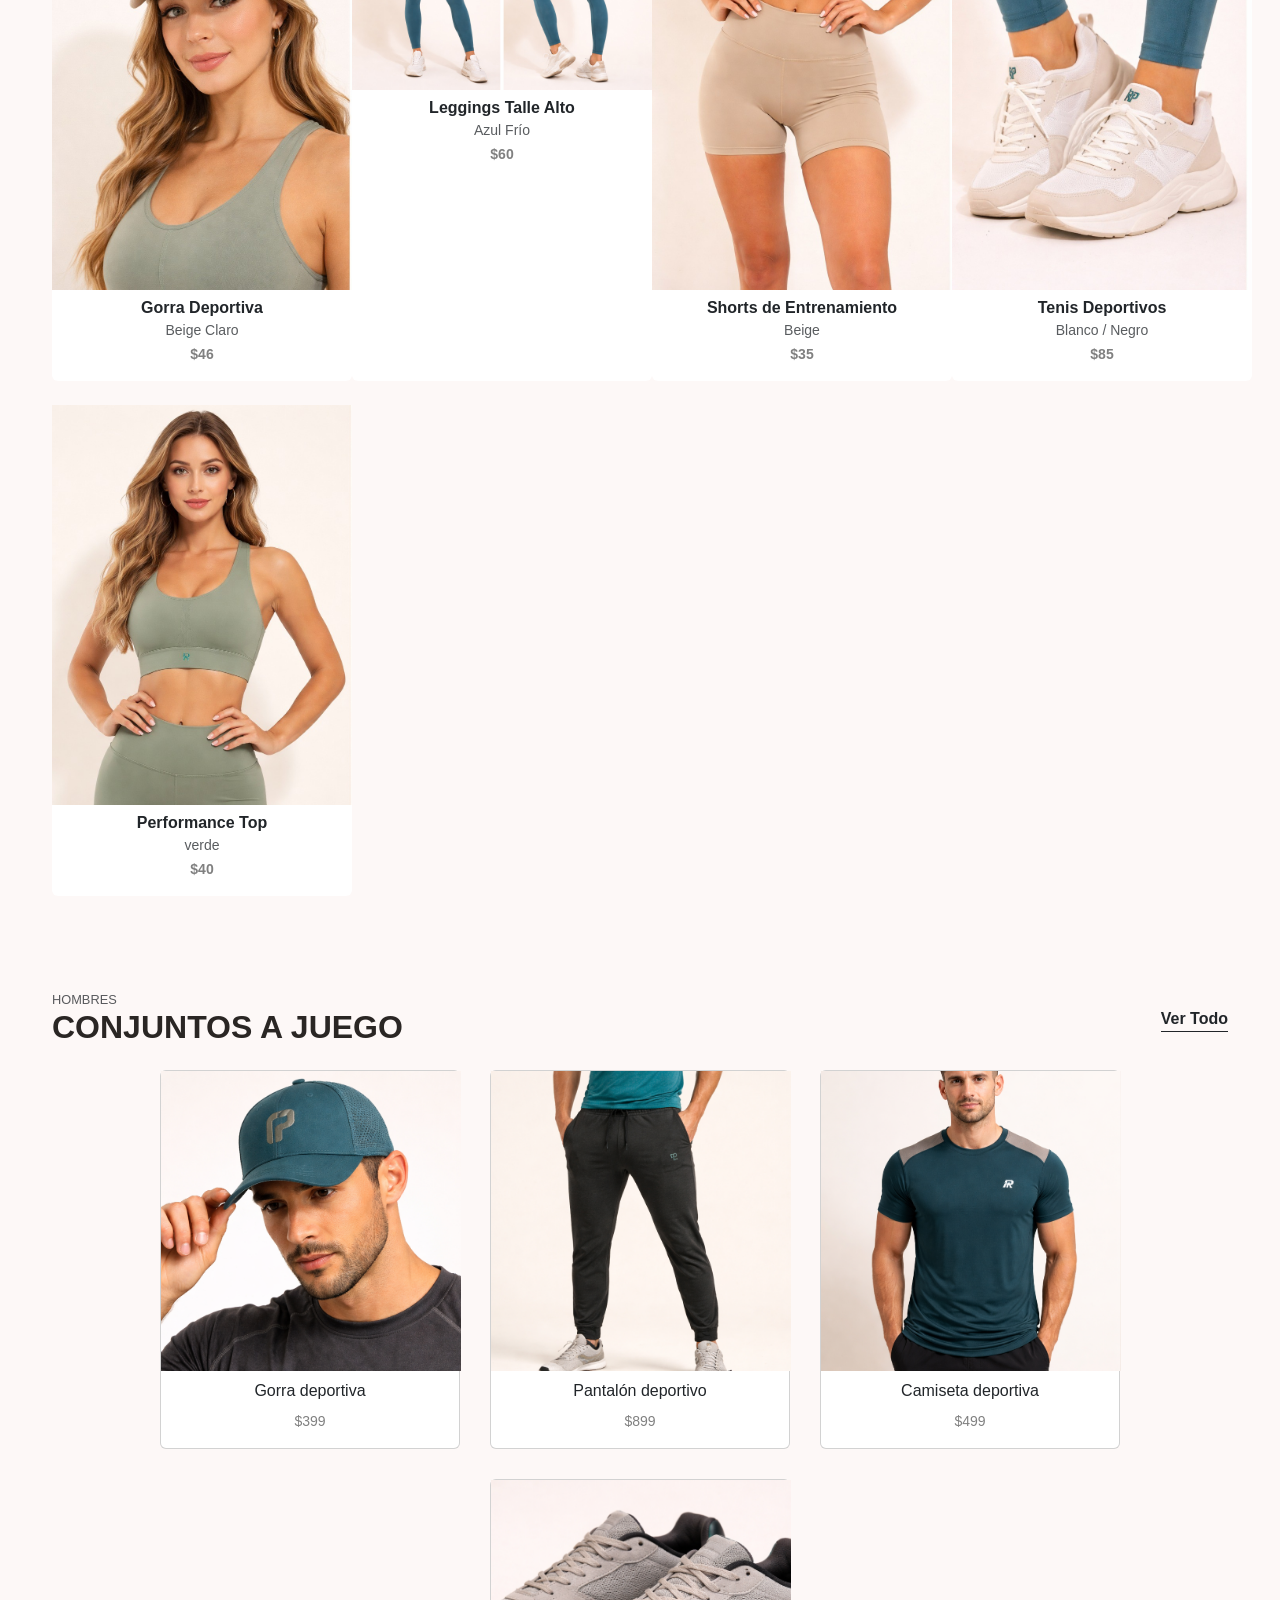
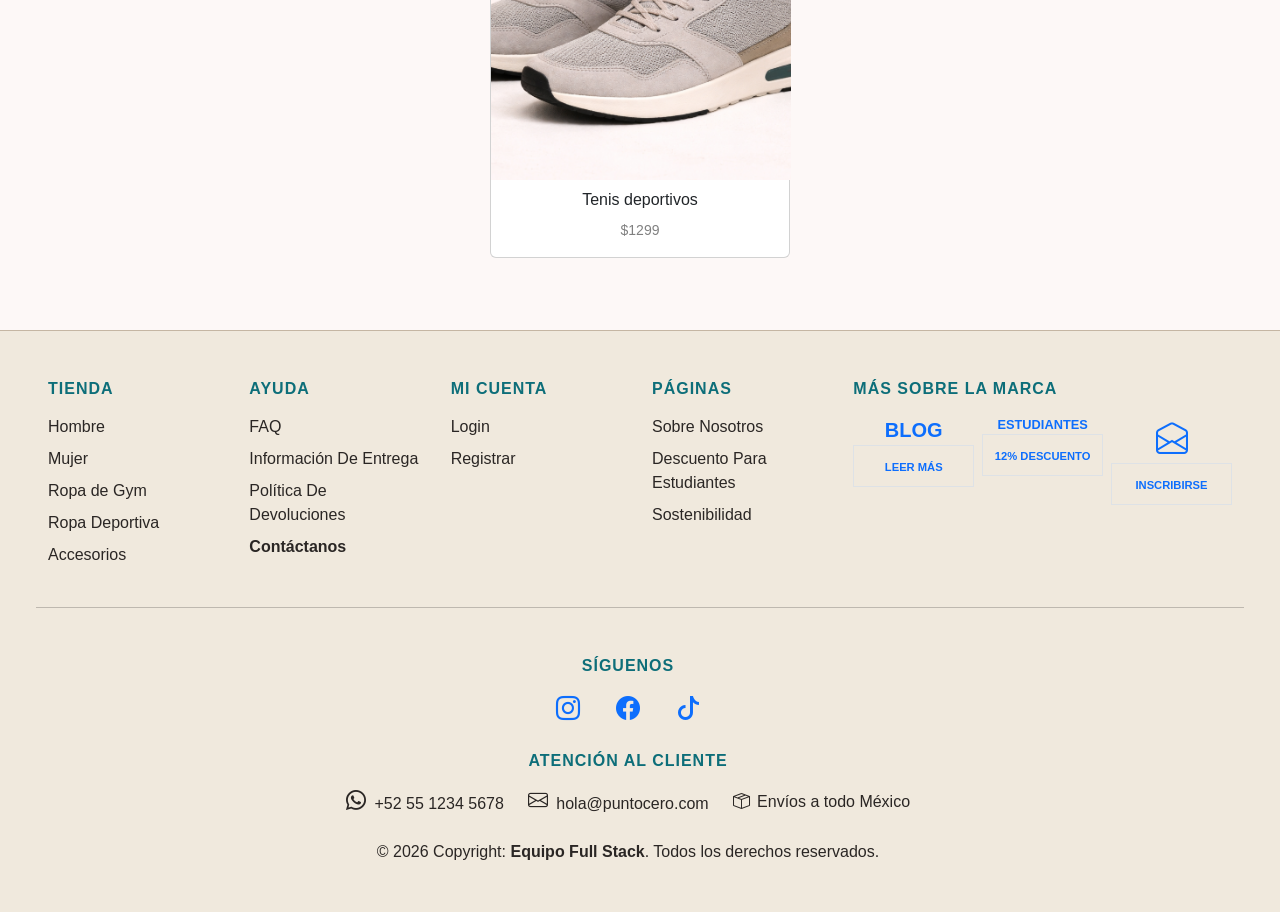
==== commit c8aaeaa6: "se corrigieron los cambios" ====
--- a/Landing-page/main.html
+++ b/Landing-page/main.html
@@ -163,8 +163,8 @@
 
       <div class="producto-card">
         <div class="producto-img">
-          <img src="Pictures/Hombres/Pantalon_1.png" class="img1" alt="Joggers vista delantera">
-          <img src="Pictures/Hombres/Pantalon_2.png" class="img2" alt="Joggers vista trasera">
+          <img src="Pictures/Hombres/Pantalon_1.png" style="object-fit: cover;"  class="img1" alt="Joggers vista delantera">
+          <img src="Pictures/Hombres/Pantalon_2.png" style="object-fit: cover;"  class="img2" alt="Joggers vista trasera">
 
           <div class="overlay">
             <p>Tallas</p>
@@ -183,8 +183,8 @@
 
       <div class="producto-card">
         <div class="producto-img">
-          <img src="Pictures/Mujeres/Short_1.jpeg" class="img1" alt="Seamless vista delantera">
-          <img src="Pictures/Mujeres/Short_2.jpeg" class="img2" alt="Seamless vista trasera">
+          <img src="Pictures/Mujeres/Short_1.jpeg" style="object-fit: cover;"  class="img1" alt="Seamless vista delantera">
+          <img src="Pictures/Mujeres/Short_2.jpeg" style="object-fit: cover;"  class="img2" alt="Seamless vista trasera">
 
           <div class="overlay">
             <p>Tallas</p>
@@ -203,8 +203,8 @@
 
       <div class="producto-card">
         <div class="producto-img">
-          <img src="Pictures/Hombres/Playera_1.png" class="img1" alt="Playera vista delantera">
-          <img src="Pictures/Hombres/Playera_2.png" class="img2" alt="Playera vista trasera">
+          <img src="Pictures/Hombres/Playera_1.png" style="object-fit: cover;"  class="img1" alt="Playera vista delantera">
+          <img src="Pictures/Hombres/Playera_2.png"  style="object-fit: cover;"  class="img2" alt="Playera vista trasera">
 
           <div class="overlay">
             <p>Tallas</p>
@@ -223,8 +223,8 @@
 
       <div class="producto-card">
         <div class="producto-img">
-          <img src="Pictures/Mujeres/Top_1.jpeg" class="img1" alt="Top vista delantera">
-          <img src="Pictures/Mujeres/Top_2.jpeg" class="img2" alt="Top vista trasera">
+          <img src="Pictures/Mujeres/Top_1.jpeg" style="object-fit: cover;"  class="img1" alt="Top vista delantera">
+          <img src="Pictures/Mujeres/Top_2.jpeg" style="object-fit: cover;"  class="img2" alt="Top vista trasera">
 
           <div class="overlay">
             <p>Tallas</p>
--- a/Landing-page/styles.css
+++ b/Landing-page/styles.css
@@ -3,6 +3,7 @@
   width: 100%;
   padding: 60px 40px;
   background: #f7f4f4;
+}
 /*Contenedor TRENDING*/
 * {
     margin: 0;
@@ -16,6 +17,7 @@
   align-items: flex-start;
   justify-content: space-between;
   gap: 50px;
+}
 body {
     font-family: Arial, Helvetica, sans-serif;
     background-color: #f5f5f3;
@@ -137,6 +139,7 @@
   font-weight: 600;
   cursor: pointer;
   transition: 0.25s ease;
+}
 .item h4 {
     font-size: 1rem;
     font-weight: 900;
@@ -183,6 +186,7 @@
     flex-wrap: wrap;
     justify-content: center;
   }
+}
 .item p {
     font-size: 0.95rem;
     color: #8a7e73;
